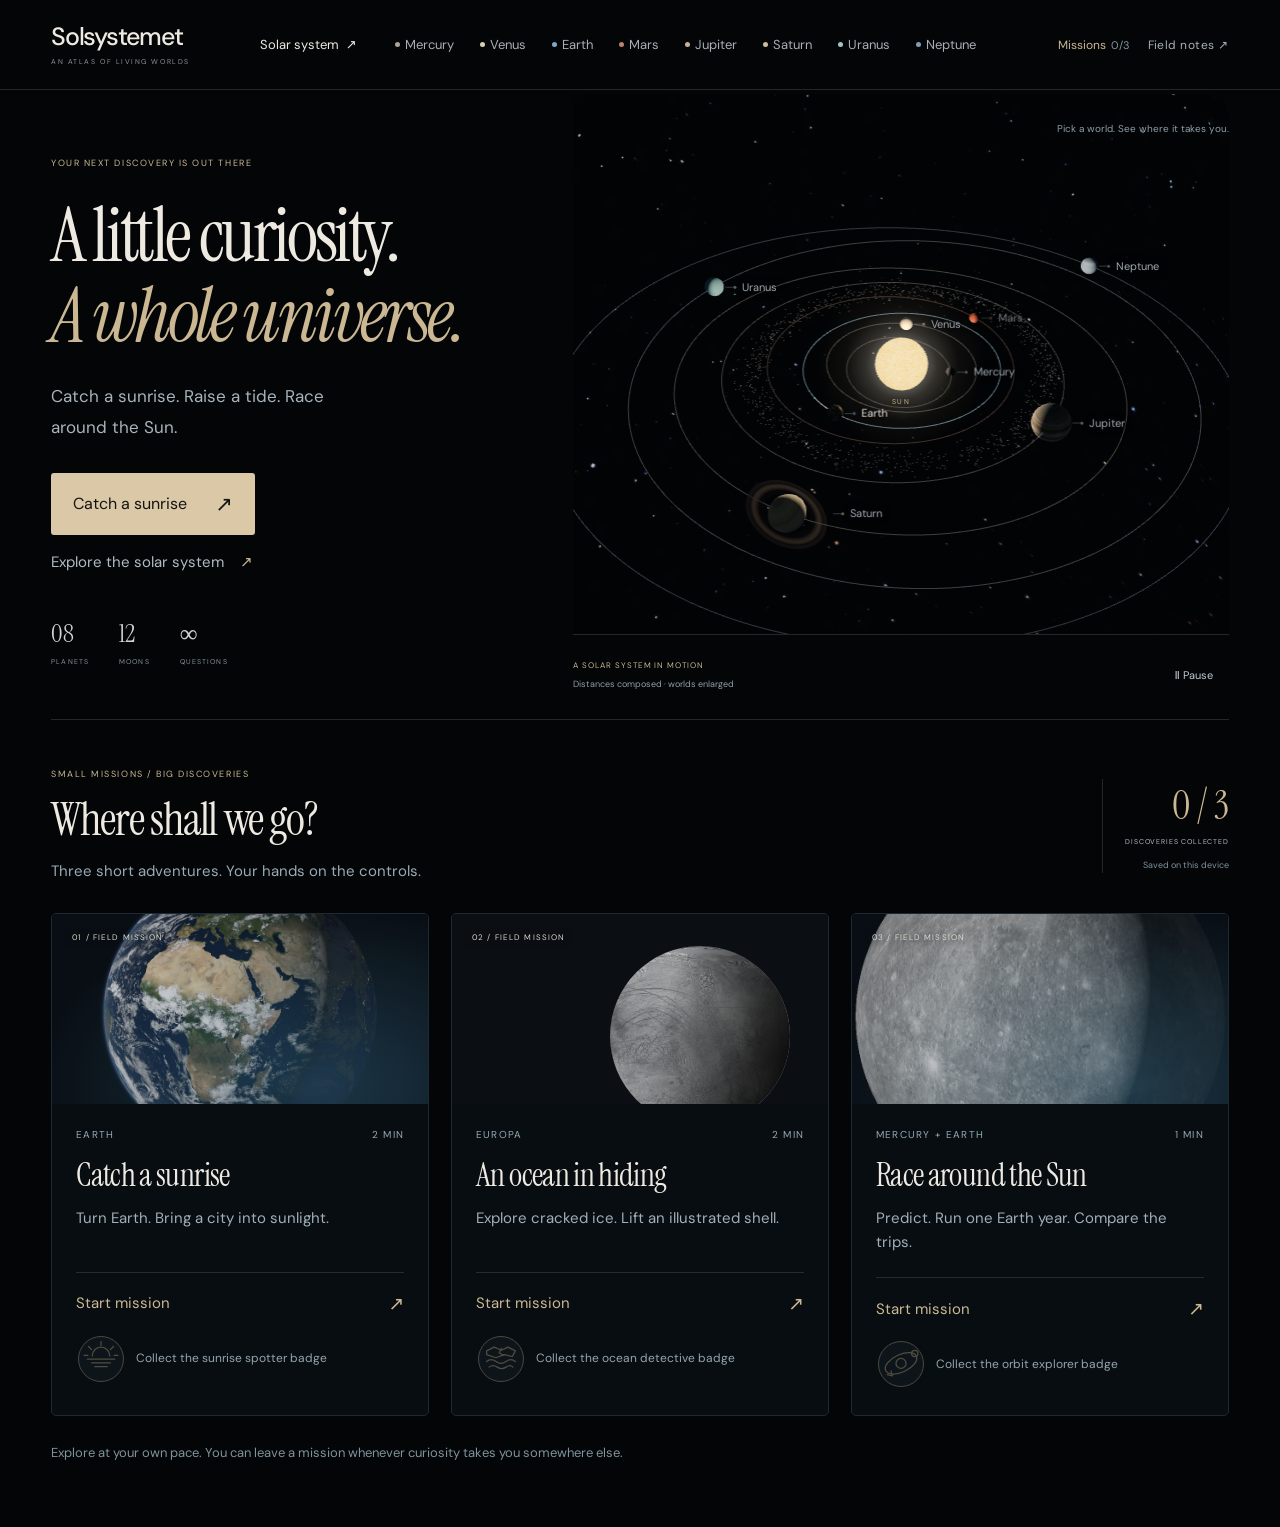
==== index.html @ aa68c580 "Publish city wheel, seven cities and quieter footer" ====
<!doctype html>
<html lang="en">
<head>
<meta charset="utf-8"><meta name="viewport" content="width=device-width,initial-scale=1,viewport-fit=cover">
<meta name="theme-color" content="#030507"><meta name="description" content="Solsystemet — Eight planets, twelve moons and the asteroid belt. An atlas to explore together.">
<meta name="apple-mobile-web-app-title" content="Solsystemet">
<link rel="apple-touch-icon" sizes="180x180" href="assets/icons/solsystemet-180-v1.png">
<link rel="icon" type="image/png" sizes="32x32" href="assets/icons/solsystemet-32-v1.png">
<title>Solsystemet — Living worlds</title><link rel="stylesheet" href="style.css?v=2b5e4bf4b624.9df63c26d4">
</head>
<body>
<div id="atlas" class="atlas" data-world="earth">
<header class="topbar">
<a class="brand" href="#explore" aria-label="Solsystemet — exploration home">Solsystemet<span>AN ATLAS OF LIVING WORLDS</span></a>
<nav class="world-nav" aria-label="Explore the solar system"><button data-view="orrery" class="orrery-link">Solar system <span>↗</span></button><div id="planetNav" class="planet-nav"></div></nav>
<div class="top-actions"><a id="missionsLink" href="#missions">Missions <span id="missionNavCount">0/3</span></a><button id="aboutButton" type="button" aria-expanded="false">Field notes ↗</button></div>
</header>
<section id="missionGuide" class="mission-guide" aria-label="Your guided mission" hidden></section>
<section role="main" id="homeView" class="home-view" aria-labelledby="homeTitle" hidden>
<div class="home-hero">
<div class="home-copy"><span class="eyebrow">YOUR NEXT DISCOVERY IS OUT THERE</span><h1 id="homeTitle" tabindex="-1">A little curiosity.<br><em>A whole universe.</em></h1><p>Catch a sunrise. Raise a tide. Race around the Sun.</p><button id="homeStartMission" class="explore-action" type="button">Catch a sunrise <span aria-hidden="true">↗</span></button><a class="mission-jump" href="#orrery">Explore the solar system <span aria-hidden="true">↗</span></a><div class="home-inventory"><span>08 <small>PLANETS</small></span><span>12 <small>MOONS</small></span><span>∞ <small>QUESTIONS</small></span></div></div>
<div class="home-window"><div id="homeStage"></div><div class="home-scene-caption"><span>A SOLAR SYSTEM IN MOTION <small>Distances composed · worlds enlarged</small></span><button id="homeMotion" type="button" aria-pressed="true">Ⅱ Pause</button></div><p class="home-scene-hint">Pick a world. See where it takes you.</p></div>
</div>
<section id="missions" class="mission-library" aria-labelledby="missionsTitle"><div class="mission-library-heading"><div><span class="eyebrow">SMALL MISSIONS / BIG DISCOVERIES</span><h2 id="missionsTitle" tabindex="-1">Where shall we go?</h2><p>Three short adventures. Your hands on the controls.</p></div><div class="discovery-passport"><span id="passportCount">0 / 3</span><span id="passportLabel">DISCOVERIES COLLECTED</span><small id="passportStorage">Saved on this device</small></div></div><div id="missionCards" class="mission-cards"></div><p class="mission-library-note">Explore at your own pace. You can leave a mission whenever curiosity takes you somewhere else.</p></section>
</section>
<main id="main" class="primary">
<section class="narrative" aria-label="Current discovery">
<div class="chapter-index"><span id="chapterNumber">01</span><span class="index-divider"></span><span id="chapterKind">OUR HOME</span></div>
<h1 id="worldTitle">Earth<span>.</span></h1>
<p id="worldLead" class="lead">A living planet, turning beneath the Sun.</p>
<p id="worldText" class="supporting">Oceans in deep blue. Weather moving over continents. A thin atmosphere between us and space.</p>
<nav id="familyNav" class="family-navigation" aria-label="Explore nearby moons" hidden></nav>
<div class="discovery-question"><span class="eyebrow">LOOK CLOSER</span><h2 id="experimentQuestion">Where does a new day begin?</h2><p id="experimentHint">Choose a city. Turn Earth and follow it into the light.</p></div>
<div class="primary-actions"><button id="playButton" class="play-action" aria-pressed="false"><span id="playIcon">▶</span><span id="playLabel">Follow one day</span></button><button id="resetButton" class="quiet-action">Reset ↺</button></div>
<div class="world-fact"><span id="factValue">12,742</span><span id="factUnit">KM / MEAN DIAMETER</span></div>
</section>
<section class="observation" aria-label="Interactive planet">
<div class="scene" id="scene">
<section id="cityExplorer" class="city-explorer" aria-label="Explore a city and its current weather" hidden></section>
<canvas id="universe" aria-label="Interactive Earth. Drag to turn the planet." tabindex="0"></canvas>
<button id="missionScenePlay" class="mission-scene-play" type="button" aria-pressed="true" hidden>Ⅱ Pause</button>
<figure id="europaCutaway" class="europa-cutaway" hidden aria-labelledby="europaCutawayCaption">
<svg viewBox="0 0 440 270" role="img" aria-labelledby="europaLayersTitle europaLayersDesc">
<title id="europaLayersTitle">An illustration of what may lie under Europa’s ice</title><desc id="europaLayersDesc">A cracked icy shell above a likely salty ocean, with rocky material deeper below. The layer depths are uncertain and are not shown to scale.</desc>
<defs><linearGradient id="europaWater" x2="0" y2="1"><stop stop-color="#246d90"/><stop offset="1" stop-color="#112a48"/></linearGradient><linearGradient id="europaRock" x2="0" y2="1"><stop stop-color="#5a554e"/><stop offset="1" stop-color="#25292c"/></linearGradient></defs>
<g class="europa-inside"><path d="M25 80Q220 108 415 80V187Q220 220 25 187Z" fill="url(#europaWater)"/><path d="M25 187Q220 220 415 187V245H25Z" fill="url(#europaRock)"/><path d="M45 129q35-12 70 0t70 0 70 0 70 0 70 0M45 157q35-12 70 0t70 0 70 0 70 0 70 0" fill="none" stroke="#82c8de" stroke-opacity=".24" stroke-width="2"/><text x="220" y="148" text-anchor="middle">Likely salty ocean</text><text x="220" y="232" text-anchor="middle">Rocky interior</text></g>
<g class="europa-ice-shell"><path d="M25 60Q220 15 415 60V93Q220 129 25 93Z" fill="#bacbcf"/><path d="M25 60Q220 15 415 60L380 77 330 64 285 84 225 65 172 83 118 65 71 80Z" fill="#e1e6dd"/><path d="M140 39l-13 17 29 12-18 19M295 42l17 16-12 14 13 21" fill="none" stroke="#816c54" stroke-width="3"/><text x="220" y="73" text-anchor="middle" fill="#21343c">Icy shell</text></g>
<g class="europa-unopened"><rect x="24" y="104" width="392" height="145" rx="5" fill="#091219"/><text x="220" y="172" text-anchor="middle">What could be underneath?</text><path d="M206 190l14 14 14-14" fill="none" stroke="#cbb792" stroke-width="2"/></g>
</svg>
<figcaption id="europaCutawayCaption">Scientific illustration · not to scale.<br>Ice and ocean depths are uncertain. <a href="https://science.nasa.gov/jupiter/moons/europa/" target="_blank" rel="noopener">NASA’s evidence ↗</a></figcaption>
</figure>
<img id="fallbackPlanet" class="fallback" src="assets/earth-still.jpg" alt="Earth illustration; interactive rendering is unavailable." hidden>
<div class="scene-topline"><span id="sceneCaption">EARTH / SUNLIT HEMISPHERE</span><button id="cinemaButton" aria-pressed="false">View only ⤢</button></div>
<div id="spinGuideNote" class="spin-guide-note" hidden><i></i> FOLLOW THE GOLD DOT <span>A DRAWN GUIDE, NOT A CLOUD</span></div>
<div id="axisGuide" class="axis-guide" hidden><span>N</span><i></i><span>S</span></div>
<div id="cityMarker" class="city-marker" hidden><i></i><span id="cityMarkerName">Abu Dhabi</span></div>
<div id="compareLabel" class="compare-label" hidden><i></i><span>EARTH’S WIDTH<small>1 : 11.2 · SAME SCALE AS JUPITER</small></span></div>
<div class="scene-bottomline"><span id="gestureText">DRAG TO TURN · ARROW KEYS TO EXPLORE</span><span id="assetStatus" role="status">Loading surface maps</span></div>
</div>
<aside class="instrument" aria-label="Scientific controls">
<div id="earthInstrument" class="instrument-body earth-controls">
<div class="control-group"><label for="citySelect">CHOOSE A CITY</label><div class="city-visit-controls"><select id="citySelect"><option value="abu-dhabi">Abu Dhabi</option><option value="stockholm">Stockholm</option><option value="tokyo">Tokyo</option><option value="new-york">New York</option><option value="quito">Quito</option></select><button id="cityVisit" class="city-visit" type="button">Visit</button></div></div>
<div class="reading"><span id="solarClock">09:30</span><small>LOCAL SOLAR TIME</small><strong id="dayStatus">Daylight</strong></div>
<div class="control-group rotation-control"><label for="earthRotation">MOVE TIME FORWARD →</label><input id="earthRotation" type="range" min="0" max="1000" value="300" aria-label="Rotate the Earth through one solar day"><div class="range-caption"><span>0h</span><span>12h</span><span>24h</span></div></div>
<div class="toggle-row"><label><input id="cloudToggle" type="checkbox" checked>CLOUDS</label><label><input id="lightsToggle" type="checkbox" checked>NIGHT LIGHTS</label></div>
</div>
<div id="jupiterInstrument" class="instrument-body jupiter-controls" hidden>
<div class="control-group"><label for="jupiterTime">CLOUD MOVEMENT <span id="jupiterReading">×1.0</span></label><input id="jupiterTime" type="range" min="0" max="100" value="0" aria-label="Speed up Jupiter’s illustrative atmospheric motion"><div class="range-caption"><span>GENTLE</span><span>FAST-FORWARD</span></div></div>
<button id="stormButton" class="outline-action" aria-pressed="false">Approach the Great Red Spot ↗</button><button id="earthCompare" class="outline-action" aria-pressed="false">Compare with Earth ○</button>
</div>
<div id="saturnInstrument" class="instrument-body saturn-controls" hidden>
<div class="control-group"><label for="saturnAngle">VIEW ABOVE THE RINGS <span id="saturnReading">24°</span></label><input id="saturnAngle" type="range" min="-70" max="70" value="24" aria-label="Move the camera above and below Saturn’s rings"><div class="range-caption"><span>BELOW</span><span>EDGE-ON</span><span>ABOVE</span></div></div>
<div class="view-presets"><button id="saturnTop">Above</button><button id="saturnEdge">Edge-on</button><button id="saturnBelow">Below</button></div><button id="particleButton" class="outline-action" aria-pressed="false">Follow two pieces of ice ↗</button>
</div>
<div id="otherInstrument" class="instrument-body other-controls" hidden>
<div id="venusControls" class="venus-controls" role="group" aria-label="Choose a view of Venus" hidden><span class="control-heading">LOOK AT VENUS</span><div class="venus-view-options"><button id="venusOrdinary" type="button" aria-pressed="true">Ordinary clouds</button><button id="venusClouds" type="button" aria-pressed="false">Cloud patterns</button><button id="venusSurface" type="button" aria-pressed="false">Radar surface</button></div><p id="venusViewDescription">Venus’s thick clouds hide its surface in ordinary light.</p><a id="venusRadarCredit" href="sources.html#venus-radar" target="_blank" rel="noopener" hidden>NASA/JPL radar image · source & reconstruction notes ↗</a></div>
<div id="titanControls" class="titan-controls" role="group" aria-label="Choose a view of Titan" hidden><span class="control-heading">LOOK AT TITAN</span><div class="titan-view-options"><button id="titanHaze" type="button" aria-pressed="true">Orange haze</button><button id="titanSurface" type="button" aria-pressed="false">Surface reconstruction</button></div><p id="titanViewDescription">Titan’s thick haze hides the ground. Switch views to discover the landscape beneath it.</p><button id="titanNorth" class="outline-action" type="button" hidden>Find the northern lakes ↗</button><p id="titanViewStatus" role="status"></p><a id="titanSourceCredit" href="sources.html#titan" target="_blank" rel="noopener">Image sources & reconstruction notes ↗</a></div>
<div class="control-group" id="phaseControl"><label for="sunAngle">MOVE THE LIGHT <span id="phaseReading">Gibbous</span></label><input id="sunAngle" type="range" min="0" max="160" value="54" aria-label="Change the direction of sunlight"><div class="range-caption"><span>FULL LIGHT</span><span>CRESCENT</span></div></div>
<div id="tiltControl" class="control-group" hidden><label for="axisTilt">TIP THE SPIN AXIS <span id="tiltReading">98°</span></label><input id="axisTilt" type="range" min="0" max="98" value="98" aria-label="Uranus axis tilt"><div class="range-caption"><span>UPRIGHT</span><span>URANUS · 98°</span></div></div>
<div id="spinControl" class="control-group" hidden><label for="uranusSpin">TURN ONCE <span id="spinReading">0°</span></label><input id="uranusSpin" type="range" min="0" max="360" value="0" aria-label="Turn Uranus through one rotation"><div class="range-caption"><span>START</span><span>ONE FULL TURN</span></div></div>
<button id="findOrbit" class="outline-action">Find its orbit ↗</button>
</div>

<p id="particleInsight" class="particle-insight" hidden>Inner ice completes an orbit sooner than outer ice. The two markers exaggerate the size of individual particles.</p>
</aside>
</section>
</main>
<section id="fieldStories" class="field-stories" aria-label="Small stories from a big solar system"><div class="story-intro"><span class="eyebrow">TAKE A THOUGHT HOME</span><h2 tabindex="-1">Imagine that.</h2></div><div id="storyGrid" class="story-grid"></div></section>
<section id="moonDiscoveries" class="moon-discoveries" aria-labelledby="moonDiscoveriesTitle" hidden><div class="moon-discoveries-heading"><div><h2 id="moonDiscoveriesTitle"></h2><p id="moonDiscoveriesIntro"></p></div><a id="featuredMoonSystem" href="#jupiter-moons">Explore their orbits ↗</a></div><div id="featuredMoonCards" class="moon-cards"></div></section>
<section role="main" id="beltView" class="belt-view" hidden aria-labelledby="beltTitle">
<nav class="neighbourhood-nav" aria-label="Around the asteroid belt"><a href="#orrery">← Whole solar system</a><a href="#mars">Mars ↗</a><a href="#jupiter">Jupiter ↗</a></nav>
<div class="belt-heading"><div><span class="eyebrow">BETWEEN MARS & JUPITER / SMALL WORLDS</span><h1 id="beltTitle">The asteroid belt<span>.</span></h1></div><div><p class="lead">Leftovers from the making of worlds.</p><p>Drift past vast, fractured rocks. Watch sunlight reveal their craters as each one slowly tumbles. Every so often, two meet — and a few new fragments drift away.</p></div></div>
<div id="beltStage" class="belt-stage">
<canvas id="beltCanvas" tabindex="0" aria-label="Fly through the asteroid belt. Move your pointer or drag to look around. Arrow keys look around; Space pauses the flight."></canvas>
<div class="scene-topline"><span>PASSAGE / THE MAIN BELT</span><button id="beltCinema" aria-pressed="false">View only ⤢</button></div>
<div class="belt-flight-caption"><button id="beltFlightState" aria-pressed="true">Ⅱ PAUSE FLIGHT</button><span>MOVE TO LOOK AROUND · SPACE TO PAUSE</span></div>
<div id="beltStatus" class="orrery-status" role="status">Preparing the journey…</div>
</div>
<div class="belt-console"><button id="beltPlay" class="play-action" aria-pressed="true">Ⅱ Pause flight</button><div class="control-group"><label for="beltSpeed">PACE OF YOUR JOURNEY <span id="beltSpeedLabel">Cruise</span></label><input id="beltSpeed" type="range" min="0.35" max="2.5" step="0.05" value="1" aria-label="Asteroid fly-through speed"><div class="range-caption"><span>DRIFT</span><span>FLY</span></div></div><button id="beltRestart" class="quiet-action">Start again ↺</button><button id="locateBelt" class="outline-action">Find the belt in the solar system ↗</button></div>
<p class="belt-scale-note">Rocks shown closer together. <strong>The real belt is mostly empty space.</strong> <a href="sources.html#asteroids" target="_blank" rel="noopener">Field notes ↗</a></p>
<section class="belt-stories" aria-label="Stories from the asteroid belt"><div class="story-intro"><h2>Space between<br> the stones.</h2><p>There is much more here than a collection of rocks.</p></div><div id="beltEntryStories" class="story-grid"></div></section>
</section>
<section role="main" id="orreryView" class="orrery-view" hidden aria-label="Interactive solar system orrery">
<div class="orrery-heading"><div><span class="eyebrow">THE SOLAR SYSTEM / IN MOTION</span><h1>One star. Many worlds.</h1></div><p>Every world keeps a different time.<br>Click a planet to visit its world.<br>Count its journeys in the chart below.</p></div>
<nav class="neighbourhood-nav" aria-label="Moons and small worlds"><a href="#earth-moons">Earth & the Moon ↗</a><a href="#jupiter-moons">Jupiter’s moons ↗</a><a href="#saturn-moons">Saturn’s moons ↗</a><a href="#belt">The asteroid belt ↗</a></nav>
<div id="orreryStage" class="orrery-stage">
<canvas id="orreryCanvas" tabindex="0" aria-label="Interactive solar system. Click a planet to visit it. Drag to orbit, scroll to zoom. Arrow keys turn the camera; plus and minus zoom."></canvas>
<div id="orbitLabels" class="orbit-labels"></div>
<div class="orbit-toolbar"><div class="segmented" aria-label="Orbital spacing"><button id="composedSpace" aria-pressed="true">Easy-to-see spacing</button><button id="trueSpace" aria-pressed="false">Real distances</button></div><div class="segmented camera-views" aria-label="Camera viewpoint"><button id="obliqueView" aria-pressed="true">Side view</button><button id="overheadView" aria-pressed="false">From above</button></div><label class="orbit-picker" for="orbitFocus"><span>CHOOSE A WORLD</span><select id="orbitFocus" aria-label="Highlight a planet orbit"></select></label><button id="innerSystem">Inner worlds</button><button id="beltButton" aria-pressed="false">Asteroid belt</button><button id="resetOrbit" title="Reset camera and time">Reset ↺</button></div>

<div class="orbit-key"><span id="scaleNote">COMPOSED DISTANCES · PLANETS ENLARGED</span><span>CLICK A PLANET TO VISIT · DRAG TO ORBIT</span></div>
<div id="orreryStatus" class="orrery-status" role="status">Preparing the solar system…</div>
</div>
<div class="orbit-selected"><span id="orbitKind" class="eyebrow">THIRD WORLD FROM THE SUN</span><h2 id="orbitName">Earth</h2><p id="orbitFact">One familiar journey.</p><button id="followOrbit" class="follow-orbit">Follow Earth ⊙</button><div class="orbit-entry-links"><a id="visitPlanet" href="#earth">View Earth <span>↗</span></a><a id="orbitMoons" href="#earth-moons">Earth & the Moon ↗</a></div></div>
<section id="beltDiscovery" class="belt-discovery" hidden><div><span class="eyebrow">BETWEEN MARS & JUPITER</span><h2>A lot more space than stone.</h2><p>Millions of rocky leftovers circle the Sun here. They are spread so far apart that spacecraft can cross the belt without weaving through a maze.</p></div><a class="outline-action belt-entry-link" href="#belt">Take a flight through the belt ↗</a></section>
<div class="orbit-console"><div class="time-actions"><button id="orbitPlay" class="play-action" aria-pressed="false">▶ Play time</button><button id="oneYear" class="year-action">Watch one Earth year ↗</button></div><div class="orbit-timeline"><label for="orbitDay"><span id="orbitTime">Day 0</span><span id="orbitYearLabel">ONE EARTH YEAR / 365.26 DAYS</span></label><input id="orbitDay" type="range" min="0" max="1000" step="1" value="0" aria-label="Scrub through one Earth year"><div class="range-caption"><span>BEGIN</span><span>½ YEAR</span><span>ONE YEAR</span></div></div><div class="orbit-speed"><label for="orbitSpeed">TIME PASSES AT</label><select id="orbitSpeed"><option value="2">2 days / second</option><option value="20" selected>20 days / second</option><option value="100">100 days / second</option></select></div></div>
<div id="yearInsight" class="year-insight" aria-live="polite"><span class="eyebrow">TRY THIS</span><p>Watch one Earth year. How many times will Mercury pass the starting line?</p></div>
<p class="trip-key">COUNT WHOLE TRIPS AROUND THE SUN <span>The circle fills as each world makes its next trip.</span></p>
<div class="orbit-scoreboard" id="orbitScoreboard" aria-label="Whole trips around the Sun, with progress through the next trip"></div>

</section>
<section role="main" id="moonSystemView" class="moon-system-view" hidden aria-label="Explore a planet and its moons">
<nav class="neighbourhood-nav" aria-label="Choose a moon system"><a href="#orrery">← Whole solar system</a><a id="moonParentLink" href="#earth">← View Earth</a><a href="#earth-moons">Earth & the Moon</a><a href="#jupiter-moons">Jupiter’s moons</a><a href="#saturn-moons">Saturn’s moons</a></nav>
<div class="orrery-heading"><div><span id="moonSystemEyebrow" class="eyebrow">WORLDS AROUND A WORLD</span><h1 id="moonSystemTitle">Jupiter’s moons.</h1></div><p id="moonSystemIntro">Choose a moon. Follow its journey.</p></div>
<nav id="earthExperiments" class="earth-experiments" aria-label="Earth and Moon experiments" hidden><a href="#earth-moons/moon" data-experiment="orbits">The same face</a><a href="#earth-moons/tides" data-experiment="tides">Ocean tides</a></nav>
<nav id="moonPageLinks" class="moon-page-links" aria-label="Visit a moon page"></nav>
<div id="moonStage" class="moon-stage"><canvas id="moonCanvas" tabindex="0" aria-label="Moon system. Click a world or its name to visit. Drag to orbit. Arrow keys turn the camera; plus and minus zoom."></canvas><svg id="moonFaceGuide" class="moon-face-guide" aria-hidden="true" focusable="false" hidden><g id="moonFacePointer"><circle id="moonFaceRing"/><path id="moonFaceArrow"/></g></svg><div id="moonLabels" class="orbit-labels"></div><div id="tideSunCue" class="tide-sun-cue" hidden aria-hidden="true"><i></i><span>TO THE SUN</span></div><div id="tideModelKey" class="tide-model-key" hidden>Ocean shape exaggerated<span>Pale edge: Earth’s surface</span><span id="tideDistanceKey" hidden>Closer Moon · stronger tides</span></div><div class="orbit-toolbar"><div class="segmented"><button id="moonPerspective" aria-pressed="true">Side view</button><button id="moonTop" aria-pressed="false">From above</button></div><label class="orbit-picker" for="moonFocus"><span>CHOOSE A WORLD</span><select id="moonFocus" aria-label="Highlight a moon orbit"></select></label><button id="tideInspect" type="button" aria-pressed="false" hidden>Inspect water</button><button id="moonReset">Reset ↺</button></div><div class="orbit-key"><span id="moonScaleKey">COMPOSED DISTANCES · MOONS ENLARGED</span><span id="moonGestureKey">CLICK A WORLD TO VISIT · DRAG TO ORBIT</span></div></div>
<div id="moonLoadNotice" class="moon-load-notice"><p id="moonStatus" role="status"></p><button id="moonRetry" type="button" hidden>Retry images</button></div>
<div id="moonConsole" class="moon-console"><button id="moonPlay" class="play-action" aria-pressed="false">▶ Play orbits</button><div><label for="moonDay"><span id="moonTime">Day 0</span><span id="moonTimeSpan">16 EARTH DAYS</span></label><input id="moonDay" type="range" min="0" max="1000" value="0" aria-label="Move time in the moon system"></div><p id="moonClockNote">One clock. Different journeys.</p><div id="moonCheckpoints" class="moon-checkpoints" hidden><div class="checkpoint-reading"><span>From Day 0</span><span id="moonTurnReading" aria-live="off">0 orbits · 0 turns</span></div><div class="checkpoint-buttons" role="group" aria-label="Orbit checkpoints measured from Day zero"><button type="button" data-moon-checkpoint="0.25" aria-label="Travel to one quarter of an orbit from Day zero">¼ orbit</button><button type="button" data-moon-checkpoint="0.5" aria-label="Travel to half an orbit from Day zero">½ orbit</button><button type="button" data-moon-checkpoint="1" aria-label="Travel to one orbit from Day zero">1 orbit</button></div><span id="moonCheckpointStatus" class="checkpoint-result" role="status">The pointer turns with the Moon.</span></div></div>
<div id="tideControls" class="tide-controls" hidden>
<div class="tide-control-top"><button id="tideSun" type="button" aria-pressed="true">Sun’s pull <span>On</span></button><div class="tide-reading"><span>DAILY CHANGE</span><div class="tide-meter" aria-hidden="true"><i id="tideMeter"></i></div><output id="tideStrength">—</output></div></div>
<div class="tide-presets" role="group" aria-label="Compare the Moon and Sun around Earth">
<button type="button" data-tide-angle="0" aria-label="Moon and Sun on the same side of Earth"><svg viewBox="0 0 68 30" aria-hidden="true"><path d="M9 17H51"/><circle class="diagram-sun" cx="9" cy="17" r="5"/><circle class="diagram-earth" cx="51" cy="17" r="4"/><circle class="diagram-moon" cx="33" cy="17" r="2.5"/></svg><span>Same side</span></button>
<button type="button" data-tide-angle="90" aria-label="Moon and Sun at a right angle around Earth"><svg viewBox="0 0 68 30" aria-hidden="true"><path d="M9 17H43V3"/><path class="diagram-angle" d="M37 17V11H43"/><circle class="diagram-sun" cx="9" cy="17" r="5"/><circle class="diagram-earth" cx="43" cy="17" r="4"/><circle class="diagram-moon" cx="43" cy="3" r="2.5"/></svg><span>Right angle</span></button>
<button type="button" data-tide-angle="180" aria-label="Moon and Sun on opposite sides of Earth"><svg viewBox="0 0 68 30" aria-hidden="true"><path d="M9 17H59"/><circle class="diagram-sun" cx="9" cy="17" r="5"/><circle class="diagram-earth" cx="36" cy="17" r="4"/><circle class="diagram-moon" cx="59" cy="17" r="2.5"/></svg><span>Opposite side</span></button>
</div>
<p id="tideFeedback" class="tide-feedback" role="status">Can you make a bigger tide?</p><div class="tide-loading"><span id="tideStatus" role="status"></span><button id="tideRetry" type="button" hidden>Retry water</button></div>
</div>
<section id="tideDiscovery" class="tide-discovery" hidden aria-labelledby="tideChallengeTitle" data-found="0">
<div><span class="eyebrow">TRY THIS</span><h2 id="tideChallengeTitle">Find both big tides.</h2><p id="tideChallengeStatus" role="status">Two Moon positions make the biggest change. Can you find them?</p></div>
<div class="tide-challenge-actions"><output id="tideChallengeCount" aria-label="Big tide positions found">0 / 2</output><button id="tideChallengeStart" type="button">Try it</button><button id="tideChallengeCheck" type="button" hidden>Check position</button></div>
</section>
<section id="tideShore" class="tide-shore-host" hidden aria-label="A day at an illustrated sandy beach"><p>As Earth turns, a coast moves through the tidal bulges. Sun–Moon alignment changes the size of its daily rise and fall.</p></section>
<div id="tideLearningNotice" class="tide-learning-notice" hidden><p id="tideLearningStatus" role="status"></p><button id="tideLearningRetry" type="button" hidden>Retry illustrations</button></div>
<details id="tideNotes" class="moon-observation-notes tide-illustrated-notes" hidden><summary>Why two bulges?<span class="tide-notes-invitation">Explore the illustrated guide</span></summary>
<div id="tideGuide" class="tide-field-guide"><figure class="tide-pull-figure">
<svg class="tide-plate" viewBox="0 0 480 270" role="img" aria-labelledby="tidePullTitle tidePullDesc">
<title id="tidePullTitle">One Moon, two ocean bulges</title><desc id="tidePullDesc">Earth's illustrated ocean stretches toward and away from the Moon on the right. All three gold arrows point toward the Moon: the far side is pulled least, Earth's middle more, and the near side most.</desc>
<defs><radialGradient id="pullWater"><stop offset=".45" stop-color="#12344a" stop-opacity=".1"/><stop offset=".83" stop-color="#317b99" stop-opacity=".45"/><stop offset="1" stop-color="#9ce6ef" stop-opacity=".7"/></radialGradient><radialGradient id="pullSun"><stop stop-color="#fff4c8"/><stop offset=".6" stop-color="#eed396"/><stop offset=".9" stop-color="#c98b40"/><stop offset="1" stop-color="#a85a22"/></radialGradient><radialGradient id="pullGlow"><stop stop-color="#f0ba69" stop-opacity=".26"/><stop offset="1" stop-color="#dca258" stop-opacity="0"/></radialGradient></defs>
<path class="tide-diagram-guide" d="M62 135H443"/>
<path d="M317.76,135.00 L317.66,138.59 L317.38,142.16 L316.91,145.71 L316.26,149.23 L315.43,152.71 L314.42,156.13 L313.23,159.49 L311.88,162.78 L310.38,165.99 L308.71,169.11 L306.90,172.13 L304.96,175.05 L302.88,177.86 L300.69,180.56 L298.38,183.14 L295.97,185.60 L293.47,187.93 L290.89,190.14 L288.23,192.22 L285.51,194.17 L282.74,195.99 L279.92,197.69 L277.07,199.27 L274.18,200.73 L271.27,202.07 L268.36,203.29 L265.43,204.41 L262.50,205.42 L259.58,206.34 L256.66,207.16 L253.76,207.89 L250.87,208.54 L248.00,209.11 L245.15,209.62 L242.32,210.05 L239.51,210.43 L236.72,210.75 L233.96,211.03 L231.21,211.26 L228.48,211.44 L225.76,211.59 L223.06,211.70 L220.37,211.78 L217.68,211.82 L215.00,211.84 L212.32,211.82 L209.63,211.78 L206.94,211.70 L204.24,211.59 L201.52,211.44 L198.79,211.26 L196.04,211.03 L193.28,210.75 L190.49,210.43 L187.68,210.05 L184.85,209.62 L182.00,209.11 L179.13,208.54 L176.24,207.89 L173.34,207.16 L170.42,206.34 L167.50,205.42 L164.57,204.41 L161.64,203.29 L158.73,202.07 L155.82,200.73 L152.93,199.27 L150.08,197.69 L147.26,195.99 L144.49,194.17 L141.77,192.22 L139.11,190.14 L136.53,187.93 L134.03,185.60 L131.62,183.14 L129.31,180.56 L127.12,177.86 L125.04,175.05 L123.10,172.13 L121.29,169.11 L119.62,165.99 L118.12,162.78 L116.77,159.49 L115.58,156.13 L114.57,152.71 L113.74,149.23 L113.09,145.71 L112.62,142.16 L112.34,138.59 L112.24,135.00 L112.34,131.41 L112.62,127.84 L113.09,124.29 L113.74,120.77 L114.57,117.29 L115.58,113.87 L116.77,110.51 L118.12,107.22 L119.62,104.01 L121.29,100.89 L123.10,97.87 L125.04,94.95 L127.12,92.14 L129.31,89.44 L131.62,86.86 L134.03,84.40 L136.53,82.07 L139.11,79.86 L141.77,77.78 L144.49,75.83 L147.26,74.01 L150.08,72.31 L152.93,70.73 L155.82,69.27 L158.73,67.93 L161.64,66.71 L164.57,65.59 L167.50,64.58 L170.42,63.66 L173.34,62.84 L176.24,62.11 L179.13,61.46 L182.00,60.89 L184.85,60.38 L187.68,59.95 L190.49,59.57 L193.28,59.25 L196.04,58.97 L198.79,58.74 L201.52,58.56 L204.24,58.41 L206.94,58.30 L209.63,58.22 L212.32,58.18 L215.00,58.16 L217.68,58.18 L220.37,58.22 L223.06,58.30 L225.76,58.41 L228.48,58.56 L231.21,58.74 L233.96,58.97 L236.72,59.25 L239.51,59.57 L242.32,59.95 L245.15,60.38 L248.00,60.89 L250.87,61.46 L253.76,62.11 L256.66,62.84 L259.58,63.66 L262.50,64.58 L265.43,65.59 L268.36,66.71 L271.27,67.93 L274.18,69.27 L277.07,70.73 L279.92,72.31 L282.74,74.01 L285.51,75.83 L288.23,77.78 L290.89,79.86 L293.47,82.07 L295.97,84.40 L298.38,86.86 L300.69,89.44 L302.88,92.14 L304.96,94.95 L306.90,97.87 L308.71,100.89 L310.38,104.01 L311.88,107.22 L313.23,110.51 L314.42,113.87 L315.43,117.29 L316.26,120.77 L316.91,124.29 L317.38,127.84 L317.66,131.41 L317.76,135.00 Z" fill="url(#pullWater)" stroke="#8fd5e2" stroke-opacity=".7" stroke-width="1"/><circle cx="215" cy="135" r="72" fill="#163340"/><image href="assets/tides/earth.webp" x="135.08" y="55.08" width="159.84" height="159.84"/><circle cx="436" cy="135" r="21" fill="#aaa9a0"/><image href="assets/tides/moon.webp" x="412.69" y="111.69" width="46.62" height="46.62"/>
<g class="tide-gravity-shadow"><path d="M145 135h18m-6-5 6 5-6 5 M215 135h29m-6-5 6 5-6 5 M285 135h44m-6-5 6 5-6 5"/></g>
<g class="tide-gravity-arrow"><path d="M145 135h18m-6-5 6 5-6 5 M215 135h29m-6-5 6 5-6 5 M285 135h44m-6-5 6 5-6 5"/></g>
<path class="tide-diagram-callout" d="M145 122V65H121 M285 122V65H308 M215 155V217"/>
<g class="tide-diagram-label"><text x="120" y="47">Less pull</text><text x="310" y="47">More pull</text><text x="215" y="244">Earth moves too</text><text x="436" y="185">Moon</text></g>
</svg>
<figcaption><span class="eyebrow">01 / THE MOON’S PULL</span><h3>One Moon.<br> Two bulges.</h3><p>The Moon pulls on the whole Earth. More on the near side, less on the far side. That difference stretches the ocean both ways.</p><span class="tide-arrow-key"><i aria-hidden="true">→</i> Longer arrow, stronger pull.</span></figcaption>
</figure><p>In a line, the Sun and Moon’s tidal effects add together: a spring tide. At a right angle, the change is smaller: a neap tide. Water height is exaggerated.</p><a href="sources.html#tides" target="_blank" rel="noopener">Sources &amp; model ↗</a></div></details>
<div id="moonSelection" class="moon-selection"><div><span id="moonSelectedKind" class="eyebrow"></span><h2 id="moonSelectedName"></h2></div><p id="moonSelectedStory"></p><a id="visitMoon" href="#moon">Visit the Moon ↗</a></div>
<div id="moonCards" class="moon-cards"></div>
<details id="moonObservationNotes" class="moon-observation-notes" hidden><summary>About the gold pointer & this model</summary><p>The gold pointer is a drawn guide. The Moon turns once per orbit, keeping that side toward Earth. The guide hides when blocked or seen end-on.</p><p>Body sizes are proportional; distance is shortened. Earth’s daily spin is omitted. Sunlight is illustrative, not today’s sky or a phase calendar. <a href="sources.html#earth-moon-lighting" target="_blank" rel="noopener">Sources & model notes ↗</a></p></details>

</section>
<footer class="bottom-dock"><span>CONTINUE EXPLORING</span><div id="worldCards" class="world-cards" role="group" aria-label="Go to another world"></div></footer><nav class="small-worlds-nav" aria-label="Explore moons and asteroids"><a href="#moon">The Moon ↗</a><a href="#jupiter-moons">Jupiter’s moons ↗</a><a href="#saturn-moons">Saturn’s moons ↗</a><a href="#belt">Asteroid belt ↗</a></nav><footer class="exhibit-footer"><a href="sources.html" target="_blank" rel="noopener">Sources &amp; image credits ↗</a><a href="sources.html#city-services" target="_blank" rel="noopener">Services &amp; privacy ↗</a><details><summary>About the models</summary><div class="exhibit-model-notes"><p id="modelNote" class="model-note">NASA BLUE MARBLE · CLOUD MOVEMENT IS ILLUSTRATIVE</p><h3>Solar system</h3><p class="orbit-model-note">A working model, not today’s sky. Elliptical paths and relative orbital periods follow NASA/JPL data. Planet and Sun sizes are enlarged independently; “Real distances” puts the orbital distances on one scale. <a href="sources.html#orrery" target="_blank">How the model works ↗</a></p><h3>Moon orbits</h3><p class="orbit-model-note">A model to explore, not today’s sky. Moon orbits are circular approximations with measured orbital periods. Distances are composed; moon sizes are enlarged. All moon paths use the parent’s equatorial plane except Earth’s Moon and tilted Iapetus. <a href="sources.html#moons" target="_blank">Image credits & model notes ↗</a></p><h3>Tides &amp; asteroids</h3><p>The beach shows two highs in an ideal tide day of about 24 h 50 min. Real coasts have different timings and heights. <a href="sources.html#tides" target="_blank" rel="noopener">Tide model ↗</a></p><p>The asteroid flight is an imagined close-up journey with the rocks brought closer together. <a href="sources.html#asteroids" target="_blank" rel="noopener">Asteroid model ↗</a></p><h3>City views</h3><p>Satellite imagery is not live. Weather uses the actual local time, separate from Earth’s model clock. Current conditions come from a weather model.</p></div></details></footer>
<dialog id="aboutPanel" aria-labelledby="aboutTitle"><button id="closeAbout" aria-label="Close field notes">×</button><span class="eyebrow">SOLSYSTEMET / FIELD NOTES</span><h2 id="aboutTitle">Light makes a world.</h2>
<p>Explore eight planets and twelve moons with sunlight, surface detail and changing perspective. The imagery comes from observations; the movement and lighting are an interactive reconstruction.</p>
<h3>Earth</h3><p>NASA’s Blue Marble July 2004 surface composite, with a separate cloud layer and city lights. The cloud layer moves independently and casts shadows. Local solar time follows longitude and the same Sun direction used by the renderer; it is not civil clock time. The model has no seasons.</p>
<h3>Jupiter & Saturn</h3><p>Jupiter uses spacecraft imagery. Cloud drift is illustrative, not a measured wind simulation. Saturn uses a mapped, gently banded atmosphere and a separate ring plane, with both ring-on-planet and planet-on-ring shadows. Each world is framed separately, not at a common scale.</p>
<h3>The orrery</h3><p>One clock drives all eight elliptical orbits, using fixed J2000 NASA/JPL elements and orbital periods. Starting positions are illustrative, not the current sky. Easy-to-see spacing spreads the planets for clarity. Real distances uses the same distance scale for every orbit; bodies remain enlarged as navigational markers. The one-year experiment stops automatically after one Earth orbit.</p><h3>Moons & small worlds</h3><p>Visit Earth’s Moon, the four Galilean moons of Jupiter and seven major moons of Saturn. Their orbit views use measured periods, circular paths and enlarged bodies. The asteroid belt has an imagined fly-through with generated rock shapes and compressed spacing. Its orrery view uses a small illustrative sample; individual rocks are exaggerated so you can see the band. Uranus’s gold dot and lines are drawn teaching guides, not atmospheric features.</p><h3>The sky beyond</h3><p>The pale band behind the worlds is the Milky Way, our home galaxy. NASA’s catalogue-based star map gives it real stars and dark dust lanes. We brighten the sky so you can see it beside the sunlit planets. <a href="sources.html#sky" target="_blank" rel="noopener">Sky credits & notes ↗</a></p><h3>Image sources</h3><p><a href="https://science.nasa.gov/earth/earth-observatory/blue-marble-next-generation/base-topography/" target="_blank" rel="noopener">NASA Blue Marble</a> · <a href="https://ssi.solarsystemscope.com/textures/" target="_blank" rel="noopener">Solar System Scope / CC BY 4.0</a> · <a href="sources.html" target="_blank">Full imagery credits & rendering notes</a></p>
<h3>Motion & performance</h3><p>Each world starts rotating when you arrive. Pause stops rotation and cloud drift. Orbital scenes and asteroid flight also start moving on arrival. Drag or use arrow keys over the scene to inspect a world. Reduced motion is respected. If the graphics engine is unavailable, a still illustration is shown and simulation controls are disabled.</p><label class="pref"><input id="lowPower" type="checkbox"> Energy-saving planet display</label>
</dialog>
<div id="routeAnnouncement" class="sr-only" role="status"></div>
<div id="missionAnnouncement" class="sr-only" role="status"></div>
<div id="toast" class="toast" role="status"></div>
</div><script type="module" src="app.js?v=2b5e4bf4b624.9df63c26d4"></script>
</body></html>
---- style.css ----
/* Local originals from Google Fonts; SIL OFL 1.1 notices in assets/fonts/. */
/* latin-ext */
@font-face {
  font-family: 'DM Sans';
  font-style: normal;
  font-weight: 400 600;
  font-display: swap;
  src: url(assets/fonts/dm-sans-normal-latin-ext.woff2) format('woff2');
  unicode-range: U+0100-02BA, U+02BD-02C5, U+02C7-02CC, U+02CE-02D7, U+02DD-02FF, U+0304, U+0308, U+0329, U+1D00-1DBF, U+1E00-1E9F, U+1EF2-1EFF, U+2020, U+20A0-20AB, U+20AD-20C4, U+2113, U+2C60-2C7F, U+A720-A7FF;
}
/* latin */
@font-face {
  font-family: 'DM Sans';
  font-style: normal;
  font-weight: 400 600;
  font-display: swap;
  src: url(assets/fonts/dm-sans-normal-latin.woff2) format('woff2');
  unicode-range: U+0000-00FF, U+0131, U+0152-0153, U+02BB-02BC, U+02C6, U+02DA, U+02DC, U+0304, U+0308, U+0329, U+2000-206F, U+20AC, U+2122, U+2191, U+2193, U+2212, U+2215, U+FEFF, U+FFFD;
}
/* latin-ext */
@font-face {
  font-family: 'Instrument Serif';
  font-style: italic;
  font-weight: 400;
  font-display: swap;
  src: url(assets/fonts/instrument-serif-italic-latin-ext.woff2) format('woff2');
  unicode-range: U+0100-02BA, U+02BD-02C5, U+02C7-02CC, U+02CE-02D7, U+02DD-02FF, U+0304, U+0308, U+0329, U+1D00-1DBF, U+1E00-1E9F, U+1EF2-1EFF, U+2020, U+20A0-20AB, U+20AD-20C4, U+2113, U+2C60-2C7F, U+A720-A7FF;
}
/* latin */
@font-face {
  font-family: 'Instrument Serif';
  font-style: italic;
  font-weight: 400;
  font-display: swap;
  src: url(assets/fonts/instrument-serif-italic-latin.woff2) format('woff2');
  unicode-range: U+0000-00FF, U+0131, U+0152-0153, U+02BB-02BC, U+02C6, U+02DA, U+02DC, U+0304, U+0308, U+0329, U+2000-206F, U+20AC, U+2122, U+2191, U+2193, U+2212, U+2215, U+FEFF, U+FFFD;
}
/* latin-ext */
@font-face {
  font-family: 'Instrument Serif';
  font-style: normal;
  font-weight: 400;
  font-display: swap;
  src: url(assets/fonts/instrument-serif-normal-latin-ext.woff2) format('woff2');
  unicode-range: U+0100-02BA, U+02BD-02C5, U+02C7-02CC, U+02CE-02D7, U+02DD-02FF, U+0304, U+0308, U+0329, U+1D00-1DBF, U+1E00-1E9F, U+1EF2-1EFF, U+2020, U+20A0-20AB, U+20AD-20C4, U+2113, U+2C60-2C7F, U+A720-A7FF;
}
/* latin */
@font-face {
  font-family: 'Instrument Serif';
  font-style: normal;
  font-weight: 400;
  font-display: swap;
  src: url(assets/fonts/instrument-serif-normal-latin.woff2) format('woff2');
  unicode-range: U+0000-00FF, U+0131, U+0152-0153, U+02BB-02BC, U+02C6, U+02DA, U+02DC, U+0304, U+0308, U+0329, U+2000-206F, U+20AC, U+2122, U+2191, U+2193, U+2212, U+2215, U+FEFF, U+FFFD;
}
:root{color-scheme:dark;--ink:#030507;--white:#eeeae2;--muted:#939ba2;--line:#ffffff22;--gold:#cbb792}*{box-sizing:border-box}body{margin:0;background:var(--ink);color:var(--white);font-family:'DM Sans',Arial,'DejaVu Sans',sans-serif}button,select,input{font:inherit}button,a,input,select{-webkit-tap-highlight-color:transparent}button{cursor:pointer;color:inherit}button:disabled,input:disabled{cursor:default;opacity:.45}button:focus-visible,a:focus-visible,select:focus-visible,input:focus-visible,canvas:focus-visible{outline:1px solid var(--gold);outline-offset:5px}button{border:0;background:none}a{color:inherit}.atlas{max-width:2100px;margin:auto}.topbar{height:90px;display:flex;align-items:center;justify-content:space-between;padding:0 4%;border-bottom:1px solid var(--line);gap:24px}.brand{text-decoration:none;font-size:25px;letter-spacing:-.05em;font-weight:500;line-height:1}.brand span{display:block;font-size:7px;color:#8d969c;letter-spacing:.22em;margin-top:9px;font-weight:400}.world-nav{display:flex;gap:7px}.world-nav button{display:flex;align-items:center;gap:9px;padding:12px 16px;font-size:12px;border:1px solid transparent;border-radius:25px;color:#a9afb4}.world-nav button.is-active{border-color:#ffffff30;color:var(--white);background:#ffffff06}.world-nav i{width:8px;height:8px;border-radius:50%;display:inline-block;background:#7098b1}.world-nav .jupiter-point{background:#bda58b}.world-nav .saturn-point{background:#c9bb99}.top-actions{display:flex;gap:22px}.top-actions button{padding:8px 0;font-size:10px;color:#a8b0b4;letter-spacing:.04em}.primary{display:grid;grid-template-columns:clamp(235px,27%,345px) minmax(0,1fr);gap:4%;padding:34px 4% 26px;min-height:calc(100dvh - 204px)}.narrative{padding:32px 0 10px;align-self:center}.chapter-index,.eyebrow{font-size:9px;color:var(--gold);letter-spacing:.17em;display:flex;align-items:center;gap:14px}.index-divider{width:25px;height:1px;background:var(--gold)}h1{font-family:'Instrument Serif',Georgia,serif;font-weight:400;font-size:clamp(84px,9vw,138px);letter-spacing:-.045em;line-height:1;margin:27px 0 21px}h1 span{color:var(--gold)}.lead{font-size:18px;line-height:1.45;max-width:310px;margin:0 0 18px}.supporting{font-size:12px;color:#a4acb2;line-height:1.8;max-width:300px;margin:0}.discovery-question{margin-top:37px;padding-top:27px;border-top:1px solid var(--line)}.discovery-question h2{font:400 28px/1.14 'Instrument Serif',Georgia,serif;margin:13px 0}.discovery-question p{font-size:12px;line-height:1.6;color:#a4acb2;margin:0;max-width:290px}.primary-actions{display:flex;gap:19px;align-items:center;margin-top:23px}.play-action{border:1px solid #ece6db88;border-radius:26px;display:flex;gap:13px;align-items:center;padding:13px 18px;font-size:11px}.play-action:hover{background:#ffffff0d}.play-action>span:first-child{font-size:10px}.quiet-action{font-size:10px;color:#b5bdc2;padding:12px 0}.world-fact{border-left:1px solid #a699833d;padding-left:13px;margin-top:33px;display:flex;flex-direction:column;gap:4px}.world-fact>span:first-child{font-size:20px;letter-spacing:-.04em}.world-fact>span:last-child{font-size:7px;letter-spacing:.15em;color:#818c93}.observation{min-width:0;display:flex;flex-direction:column;justify-content:center}.scene{position:relative;min-width:0;height:clamp(470px,59vh,690px);background:#030507;isolation:isolate}.scene canvas{display:block;width:100%;height:100%;touch-action:none;cursor:grab}.scene canvas:active{cursor:grabbing}.scene-topline,.scene-bottomline{position:absolute;left:0;right:0;display:flex;justify-content:space-between;align-items:center;gap:12px;color:#7e898f;font-size:8px;letter-spacing:.11em;pointer-events:none}.scene-topline{top:0}.scene-topline button{pointer-events:auto;padding:9px 0 9px 15px;color:#a4acb0;font-size:10px;letter-spacing:0}.scene-bottomline{bottom:11px;font-size:7px;letter-spacing:.09em}#assetStatus{color:#78938c;font-size:7px}.instrument{padding-top:20px;border-top:1px solid var(--line);margin-top:2px}.instrument-body{display:grid;gap:23px;align-items:center;min-height:90px}.instrument-body[hidden],[hidden]{display:none!important}.earth-controls{grid-template-columns:1.05fr .7fr 1.2fr .7fr}.jupiter-controls{grid-template-columns:1.1fr 1fr 1fr}.saturn-controls{grid-template-columns:1.2fr .8fr 1fr}.control-group{min-width:0}.control-group>label{font-size:8px;letter-spacing:.09em;color:#aab1b3;display:flex;justify-content:space-between;gap:6px;white-space:nowrap}.control-group label>span{color:var(--white)}select{width:100%;background:#090d10;border:1px solid #ffffff23;border-radius:2px;color:#e7e6e2;padding:10px 8px;font-size:11px;margin-top:11px}.reading>span{display:block;font-size:27px;letter-spacing:-.06em;font-variant-numeric:tabular-nums}.reading small{display:block;font-size:6px;letter-spacing:.07em;color:#879398;margin-top:3px;white-space:nowrap}.reading strong{display:block;font-size:8px;font-weight:400;color:var(--gold);margin-top:5px}.toggle-row{display:flex;flex-direction:column;gap:13px}.toggle-row label{font-size:7px;letter-spacing:.06em;display:flex;align-items:center;gap:5px;white-space:nowrap;color:#adb5ba}.toggle-row input{accent-color:#bcb39e;width:11px;height:11px;margin:0}input[type=range]{appearance:none;width:100%;height:2px;background:#626666;margin:24px 0 0;cursor:ew-resize}input[type=range]::-webkit-slider-thumb{appearance:none;width:12px;height:12px;border-radius:50%;background:#ece6dc;border:2px solid #313b41}.range-caption{display:flex;justify-content:space-between;font-size:7px;color:#69787f;margin-top:8px}.outline-action{padding:12px 10px;border:1px solid #ffffff30;border-radius:2px;font-size:10px;line-height:1.5;text-align:left;min-height:46px;color:#cdd1d1}.outline-action[aria-pressed=true]{border-color:var(--gold);color:#eee6d7}.view-presets{display:flex;gap:4px}.view-presets button{padding:10px 5px;border:1px solid #ffffff20;font-size:9px;flex:1}.view-presets button.is-active{color:var(--gold);border-color:#cbb79266}.model-note{font-size:6px;color:#66747b;letter-spacing:.12em;margin:15px 0 0}.particle-insight{font-size:10px;line-height:1.5;color:#b7c1c7}.bottom-dock{margin:0 4%;padding:20px 0 24px;border-top:1px solid var(--line);display:flex;gap:5%;align-items:center}.bottom-dock>span{font-size:7px;letter-spacing:.15em;color:#79868e;white-space:nowrap}.world-cards{display:grid;grid-template-columns:repeat(3,1fr);width:100%;gap:4%}.world-cards button{display:grid;grid-template-columns:20px 1fr;gap:3px 10px;text-align:left;padding:9px 0;color:#818c92}.world-cards small{font-size:8px;grid-row:1/3;margin-top:7px}.world-cards strong{font:24px 'Instrument Serif',Georgia,serif;font-weight:400;color:#adb3b5}.world-cards button>span{font-size:8px}.world-cards .is-current strong,.world-cards button:hover strong{color:#eee8dc}.world-cards .is-current small{color:var(--gold)}.city-marker{position:absolute;pointer-events:none;font-size:8px;transform:translate(-5px,-5px);color:#ecebe2;white-space:nowrap;filter:drop-shadow(0 1px 3px #000)}.city-marker i{display:inline-block;vertical-align:middle;width:5px;height:5px;border:1px solid #ecebe2;border-radius:50%;margin-right:5px}.compare-label{position:absolute;font-size:7px;letter-spacing:.08em;bottom:15%;left:6%;color:#aab5ba}.fallback{position:absolute;inset:7% 10%;width:80%;height:86%;object-fit:contain}dialog{background:#0c1116;color:#e7e6e2;border:1px solid #ffffff30;max-width:650px;width:90%;max-height:85dvh;padding:42px}dialog::backdrop{background:#000c}dialog h2{font:44px 'Instrument Serif',Georgia,serif;margin:24px 0}dialog h3{font-size:12px;margin:25px 0 7px}dialog p{font-size:12px;line-height:1.8;color:#aab6bd}dialog a{color:var(--gold)}#closeAbout{position:absolute;right:15px;top:12px;font-size:25px}.pref{font-size:11px}.toast{position:fixed;z-index:15;bottom:25px;left:50%;transform:translateX(-50%);max-width:90%;padding:12px 16px;border:1px solid #ffffff40;border-radius:3px;background:#111a21;color:#c9d0d4;font-size:11px;opacity:0;pointer-events:none;transition:opacity .2s}.toast.show{opacity:1}.cinema .scene{position:fixed;inset:0;z-index:10;height:100dvh;background:var(--ink)}.cinema .scene-topline{left:4%;right:4%;top:25px}.cinema .scene-bottomline{left:4%;right:4%;bottom:25px}.cinema .city-marker{display:none}.no-webgl #universe{visibility:hidden}
@media(min-width:1500px){.primary{gap:6%;padding-top:35px}.scene{height:66vh;max-height:780px}.narrative .supporting{font-size:14px}.control-group>label{font-size:9px}.model-note{font-size:8px}}
@media(max-width:1100px){.primary{grid-template-columns:245px minmax(0,1fr);gap:3%;padding:22px 3%}.topbar{padding:0 3%;height:80px}.top-actions{gap:14px}.brand{font-size:24px}.scene{height:480px}.earth-controls{gap:14px;grid-template-columns:1fr .7fr 1.1fr}.toggle-row{grid-column:1/-1;flex-direction:row;justify-content:flex-end}.instrument-body{gap:14px}.control-group>label{font-size:7px}.top-actions button{font-size:9px}.jupiter-controls,.saturn-controls{grid-template-columns:1fr 1fr}.jupiter-controls .control-group,.saturn-controls .control-group{grid-column:1/-1}.world-fact{margin-top:28px}h1{font-size:94px}.lead{font-size:17px}}
@media(max-width:760px){.topbar{height:auto;min-height:112px;flex-wrap:wrap;gap:10px;padding:19px 22px 12px}.brand{font-size:25px}.brand span{font-size:6px}.top-actions{margin-left:auto}.world-nav{order:3;width:100%;justify-content:center;gap:18px}.world-nav button{padding:8px 14px}.primary{display:flex;flex-direction:column;padding:22px 22px 28px;gap:0}.narrative{width:100%;max-width:none;padding:10px 0;display:grid;grid-template-columns:1fr 1fr;column-gap:25px;align-items:start}.chapter-index{grid-column:1/-1;font-size:8px}h1{font-size:80px;margin:14px 0 10px;grid-column:1;grid-row:2/4}.lead{grid-column:2;grid-row:2;font-size:14px;margin:20px 0 6px}.supporting{grid-column:2;grid-row:3;font-size:10px;line-height:1.6}.discovery-question{grid-column:1/-1;margin-top:16px;padding-top:17px;display:none}.primary-actions{grid-column:1;margin:7px 0 0;gap:14px}.play-action{font-size:10px;padding:11px 13px;gap:8px}.world-fact{grid-column:2;grid-row:4;margin:7px 0 0}.world-fact>span:first-child{font-size:17px}.scene{height:450px;margin-top:20px}.scene-topline{font-size:7px}.scene-bottomline{font-size:6px}.instrument{padding-top:16px}.earth-controls{grid-template-columns:1fr .65fr 1.15fr;gap:15px}.bottom-dock{margin:0 22px;display:block;padding-top:16px}.bottom-dock>span{display:none}.world-cards{gap:12px}.world-cards button{grid-template-columns:1fr;gap:6px}.world-cards small{grid-row:auto;margin:0}.world-cards strong{font-size:24px}.world-cards button>span{font-size:7px}.top-actions #motionToggle{font-size:9px}.control-group label{font-size:7px}.reading>span{font-size:24px}.model-note{font-size:6px}.city-marker{font-size:7px}}
@media(max-width:420px){.topbar{padding-left:18px;padding-right:18px}.primary{padding-left:18px;padding-right:18px}.narrative{gap:0 18px}.narrative h1{font-size:69px}.lead{font-size:12px;margin-top:16px}.supporting{font-size:9px}.scene{height:360px}.scene-bottomline>span:first-child{max-width:180px;line-height:1.5}.earth-controls{gap:10px}.reading>span{font-size:22px}.control-group>label{font-size:6px}.scene-topline{font-size:6px}.top-actions{gap:10px}.brand{font-size:23px}.quiet-action{font-size:9px}.play-action{padding:10px;font-size:9px}.model-note{line-height:1.6}select{font-size:10px;padding-left:4px}}
@media(prefers-reduced-motion:reduce){*{scroll-behavior:auto!important;transition:none!important}}
/* Keep secondary information readable at normal viewing distances. */
.scene-topline{font-size:9px}.scene-bottomline{font-size:8px}.control-group>label{font-size:9px;white-space:normal;line-height:1.5}.range-caption{font-size:8px}.model-note{font-size:8px;line-height:1.5}.toggle-row label{font-size:9px}.reading small{font-size:8px}.reading strong{font-size:9px}.outline-action{font-size:11px}.bottom-dock>span{font-size:9px}.world-cards button>span{font-size:9px}
@media(max-width:1100px){.control-group>label{font-size:8px}.model-note{font-size:7px}.toggle-row label{font-size:8px}}
@media(max-width:600px){.scene-topline{font-size:7px}.scene-bottomline{font-size:7px}.control-group>label{font-size:8px;min-height:24px}.reading small{font-size:7px}.model-note{font-size:7px}.outline-action{font-size:10px}.world-cards button>span{font-size:8px}.toggle-row input{width:14px;height:14px}}
/* Eight worlds: a quiet, continuous navigation rail. */
.topbar{gap:20px}.brand{flex-shrink:0}.world-nav{align-items:center;gap:12px;min-width:0}.planet-nav{display:flex;gap:0}.world-nav button{font-size:10px;padding:10px 9px;gap:5px;white-space:nowrap}.world-nav i{width:5px;height:5px}.world-nav .orrery-link{border-radius:0;padding-left:0;color:#eeeae2;gap:7px}.orrery-link[aria-pressed=true]{color:var(--gold);border-bottom-color:var(--gold)}.top-actions{gap:18px;flex-shrink:0}.top-actions button{font-size:9px}.world-cards{grid-template-columns:repeat(8,1fr);gap:2%}.world-cards button{grid-template-columns:1fr;gap:4px}.world-cards small{grid-row:auto;margin:0}.world-cards strong{font-size:22px}.supporting{font-size:13px}.other-controls{grid-template-columns:1.1fr 1fr}.compare-label{left:0;bottom:auto;top:0;display:flex;align-items:center;gap:7px;font-size:9px;letter-spacing:.07em;color:#fff5df;transform:translateY(-50%);text-shadow:0 1px 4px #000,0 0 8px #000;pointer-events:none}.compare-label i{width:24px;height:1px;background:#eee1be}.compare-label small{display:block;font-size:6px;color:#d2ccbc;margin-top:5px;letter-spacing:.06em}.field-stories{margin:8px 4% 38px;padding-top:30px;border-top:1px solid var(--line);display:grid;grid-template-columns:1fr 1.3fr 1.3fr;gap:6%}.story-intro h2{font:40px/1.1 'Instrument Serif',Georgia,serif;font-weight:400;margin:15px 0}.story h3{font:28px/1.1 'Instrument Serif',Georgia,serif;font-weight:400;margin:0 0 13px}.story p{font-size:13px;line-height:1.75;color:#a7b0b5;margin:0}.story a{display:inline-block;font-size:9px;text-decoration:none;color:#798890;margin-top:15px}.story a:hover{color:var(--gold)}
.orrery-view{padding:36px 4% 20px}.orrery-heading{display:flex;justify-content:space-between;align-items:flex-end;margin-bottom:18px;gap:20px}.orrery-heading h1{font-size:clamp(43px,5vw,76px);margin:12px 0 4px;letter-spacing:-.025em}.orrery-heading p{font-size:12px;line-height:1.8;color:#a6adb1;margin:0 0 7px}.orrery-stage{height:clamp(480px,64vh,860px);position:relative;isolation:isolate;border-top:1px solid #ffffff16;border-bottom:1px solid #ffffff16;overflow:hidden;background:#030507}.orrery-stage canvas{width:100%;height:100%;display:block;touch-action:none;cursor:grab}.orrery-stage canvas:active{cursor:grabbing}.orbit-toolbar{position:absolute;top:18px;left:0;right:0;display:flex;align-items:center;gap:15px;pointer-events:none}.orbit-toolbar button{pointer-events:auto;font-size:10px;color:#89959c;padding:9px 11px}.orbit-toolbar #resetOrbit{margin-left:auto;padding-right:0}.segmented{display:flex;gap:0;border:1px solid #ffffff20;border-radius:3px;background:#030507bb;backdrop-filter:blur(7px)}.segmented button[aria-pressed=true]{color:#ede6d9;background:#ffffff0b}.segmented button+button{border-left:1px solid #ffffff18}.orbit-labels{position:absolute;inset:0;pointer-events:none;overflow:hidden}.orbit-label{position:absolute;pointer-events:auto;display:flex;align-items:center;gap:6px;font-size:10px;color:#9ea8af;padding:4px 7px 4px 0;text-shadow:0 1px 4px black,0 0 10px black;white-space:nowrap}.orbit-label i{width:4px;height:4px;background:var(--planet);border-radius:50%;opacity:.5}.orbit-label[aria-pressed=true]{color:#f1e7d4}.orbit-label[aria-pressed=true] i{opacity:1;box-shadow:0 0 0 3px #e4d1ac22}.orbit-selected{position:absolute;left:0;bottom:58px;max-width:215px;pointer-events:none;text-shadow:0 1px 8px #000}.orbit-selected .eyebrow{font-size:7px;letter-spacing:.16em}.orbit-selected h2{font:48px/1 'Instrument Serif',Georgia,serif;margin:12px 0}.orbit-selected p{color:#b4bfc4;font-size:11px;line-height:1.7;margin:0 0 18px}.orbit-selected strong{font-weight:400;color:#e7dfd0}.orbit-selected p span{font-size:9px;color:#7b8a92}.orbit-selected a{font-size:11px;text-decoration:none;border-bottom:1px solid #b19e7688;padding-bottom:9px;display:flex;justify-content:space-between;pointer-events:auto;color:#e9e0d0}.orbit-key{position:absolute;bottom:16px;left:0;right:0;display:flex;justify-content:space-between;gap:18px;color:#70808b;font-size:7px;letter-spacing:.13em;pointer-events:none}.orrery-status{position:absolute;top:50%;left:50%;transform:translate(-50%,-50%);font-size:11px;color:#c4b493;text-align:center;pointer-events:none}.orrery-status:empty{display:none}.orbit-console{display:grid;grid-template-columns:auto 1fr 145px;gap:35px;align-items:center;padding:25px 0}.time-actions{display:flex;align-items:center;gap:19px}.year-action{font-size:11px;line-height:1.6;color:var(--gold);max-width:160px;text-align:left;padding:10px 0}.year-action.is-running{color:#94b3a5}.orbit-timeline>label{display:flex;justify-content:space-between;align-items:center;gap:16px}.orbit-timeline label>span:first-child{font-size:17px;color:#e6e0d8;font-variant-numeric:tabular-nums}.orbit-timeline label>span:last-child{font-size:7px;letter-spacing:.1em;color:#7c8b95}.orbit-timeline input{margin-top:17px}.orbit-speed>label{font-size:8px;letter-spacing:.1em;color:#8a969c}.orbit-speed select{font-size:10px;padding:8px;margin-top:7px}.year-insight{display:flex;align-items:baseline;gap:20px;border-top:1px solid var(--line);padding-top:22px}.year-insight .eyebrow{flex-shrink:0}.year-insight p{font-size:12px;line-height:1.8;color:#aeb8bd;margin:0}.year-insight strong{font-weight:400;color:#e4d8c2}.orbit-scoreboard{display:grid;grid-template-columns:repeat(8,1fr);gap:18px;padding:24px 0 15px}.orbit-scoreboard button{padding:0;text-align:left}.orbit-scoreboard button>span{font-size:9px;color:#97a6af;display:flex;align-items:center;gap:6px}.orbit-scoreboard i{width:4px;height:4px;border-radius:50%}.orbit-scoreboard strong{display:block;font-weight:400;font-size:23px;margin:10px 0;font-variant-numeric:tabular-nums;color:#b4c0c6}.orbit-scoreboard small{font-size:8px;color:#617581}.orbit-scoreboard button>div{height:1px;background:#ffffff18}.orbit-scoreboard b{height:1px;display:block;background:#acb6b8;max-width:100%}.orbit-scoreboard [aria-pressed=true] strong{color:var(--gold)}.orbit-scoreboard [aria-pressed=true] b{background:var(--gold)}.orbit-model-note{font-size:9px;line-height:1.8;color:#637784;max-width:850px;margin:15px 0}.orbit-model-note a{color:#92a0a7;text-decoration:none}.atlas[data-view=orrery] .bottom-dock{display:none}
@media(max-width:1200px){.topbar{flex-wrap:wrap;height:auto;min-height:109px;padding-top:17px;padding-bottom:12px;gap:12px}.world-nav{order:3;width:100%;justify-content:space-between}.planet-nav{flex:1;justify-content:space-evenly}.top-actions{margin-left:auto}.world-nav button{font-size:11px;padding:8px 9px}.topbar .brand{font-size:25px}.primary{padding-top:18px}.orrery-view{padding-top:25px}.orrery-heading h1{font-size:53px}.orrery-stage{height:530px}.orbit-console{gap:22px;grid-template-columns:auto 1fr 130px}.time-actions{gap:12px}.orbit-key{font-size:6px}}
@media(max-width:760px){.topbar{padding:17px 18px 8px;gap:9px}.world-nav{justify-content:flex-start;overflow-x:auto;gap:12px;padding-bottom:4px}.planet-nav{gap:2px;justify-content:flex-start;flex:none}.world-nav button{padding:8px;font-size:10px}.world-nav .orrery-link{position:sticky;left:0;background:#030507;z-index:1;padding-right:12px;border-right:1px solid var(--line);border-bottom:0}.top-actions button{font-size:9px}.field-stories{grid-template-columns:1fr 1fr;gap:25px;margin:0 22px 28px;padding-top:22px}.story-intro{grid-column:1/-1}.story-intro h2{font-size:33px;margin:12px 0 0}.story h3{font-size:26px}.story p{font-size:12px}.world-cards{grid-template-columns:repeat(4,1fr);row-gap:16px}.world-cards strong{font-size:24px}.supporting{font-size:10px}.orrery-view{padding:24px 18px 20px}.orrery-heading{display:block}.orrery-heading h1{font-size:44px;margin-bottom:13px}.orrery-heading p{font-size:11px;line-height:1.65}.orrery-stage{height:540px;margin-left:-18px;margin-right:-18px}.orbit-toolbar{left:15px;right:15px;top:14px;gap:7px;flex-wrap:wrap}.orbit-toolbar button{font-size:8px;padding:8px}.camera-views{margin-left:auto}.orbit-toolbar #resetOrbit{position:absolute;right:0;top:40px}.orbit-selected{left:18px;bottom:55px;max-width:190px}.orbit-selected h2{font-size:39px}.orbit-selected p{font-size:10px}.orbit-key{left:18px;right:18px;font-size:6px;display:block;line-height:1.6}.orbit-key span{display:block;margin-top:4px}.orbit-console{grid-template-columns:1fr 125px;gap:22px 18px}.time-actions{grid-column:1/-1;justify-content:space-between}.year-action{max-width:none;font-size:11px}.orbit-timeline label>span:last-child{display:none}.orbit-speed{align-self:start}.orbit-scoreboard{grid-template-columns:repeat(4,1fr);gap:22px 15px}.orbit-scoreboard strong{font-size:24px}.year-insight{display:block}.year-insight p{margin-top:13px}.orbit-model-note{font-size:9px}.compare-label{font-size:7px}.compare-label small{font-size:5px;max-width:85px;line-height:1.5}.compare-label i{width:13px}.other-controls{gap:20px}.narrative .discovery-question{display:block}.discovery-question h2{font-size:24px}.discovery-question p{font-size:11px;max-width:100%}.narrative .primary-actions{grid-row:5}.narrative .world-fact{grid-row:5}.narrative .discovery-question{grid-row:4;margin-bottom:12px}.narrative h1{font-size:67px}.field-stories .story{grid-column:1/-1}.story p{max-width:500px}.orrery-stage .orbit-label{font-size:9px}}
.follow-orbit{pointer-events:auto;display:block;text-align:left;font-size:10px;padding:8px 12px;margin:0 0 16px;border:1px solid #a6936b80;border-radius:3px;background:#03050799;color:#d8ccb5}.orbit-toolbar #innerSystem{font-size:9px}.orbit-toolbar #innerSystem[aria-pressed=true]{color:var(--gold)}
@media(max-width:760px){.orbit-toolbar #innerSystem{position:absolute;left:0;top:39px}.orbit-selected{max-width:185px;bottom:60px}.orbit-selected h2{font-size:33px}.orbit-selected .eyebrow{font-size:6px}.orbit-selected p{margin-bottom:11px}.follow-orbit{margin-bottom:11px;font-size:9px;padding:6px 9px}}
.axis-guide{position:absolute;left:50%;top:3%;height:94%;width:1px;display:flex;flex-direction:column;align-items:center;pointer-events:none;color:#f3e4bf;text-shadow:0 1px 5px #000;font-size:10px}.axis-guide i{height:100%;border-left:1px dashed #e1d3aa66;margin:8px 0}.axis-guide span{background:#03050788;border-radius:50%;padding:4px 6px}
.orbit-wire{position:absolute;display:block;height:1px;background:#9fa9ad50;transform-origin:left center;pointer-events:none}.orbit-label i{width:3px;height:3px}
.orbit-selected{position:static;display:grid;grid-template-columns:160px 1fr auto auto;gap:7px 24px;align-items:center;max-width:none;padding:20px 0;border-bottom:1px solid var(--line);text-shadow:none;pointer-events:auto}.orbit-selected .eyebrow{grid-column:1;grid-row:1}.orbit-selected h2{grid-column:1;grid-row:2;font-size:34px;margin:0}.orbit-selected p{grid-column:2;grid-row:1/3;margin:0}.orbit-selected .follow-orbit{grid-column:3;grid-row:1/3;margin:0}.orbit-selected a{grid-column:4;grid-row:1/3;gap:24px}.orbit-selected p span{font-size:10px}
@media(max-width:760px){.orrery-stage{height:420px}.orbit-selected{grid-template-columns:1fr 1.6fr;gap:7px 20px;padding:18px 0}.orbit-selected .eyebrow{font-size:6px}.orbit-selected h2{font-size:31px}.orbit-selected p{font-size:10px}.orbit-selected p span{font-size:8px}.orbit-selected .follow-orbit{grid-column:1;grid-row:3;justify-self:start;margin-top:12px}.orbit-selected a{grid-column:2;grid-row:3;justify-self:end;margin-top:12px;font-size:10px}.orbit-toolbar #resetOrbit{top:38px}.orbit-label{background:#03050777;border-radius:2px}.orbit-console{padding-top:20px}}
.sun-label{position:absolute;font-size:7px;letter-spacing:.18em;color:#c9b48b;transform:translateX(-50%);text-shadow:0 1px 6px #000;pointer-events:none}
/* Moons live in their parent systems; the main planet navigation stays quiet. */
.family-link{display:inline-block;font-size:11px;color:var(--gold);text-decoration:none;margin:0 0 15px;padding:5px 0;border-bottom:1px solid #cbb79255}.family-link:hover{color:#fff}.field-stories{grid-template-columns:1fr 2.6fr;gap:6%}.story-grid{display:grid;grid-template-columns:repeat(2,minmax(0,1fr));gap:32px 9%}.story-grid .story{min-width:0}.story-grid .story:nth-child(n+3){padding-top:25px;border-top:1px solid var(--line)}.neighbourhood-nav{display:flex;gap:30px;flex-wrap:wrap;padding:16px 0 22px}.neighbourhood-nav a,.small-worlds-nav a{font-size:11px;text-decoration:none;color:#aab5ba}.neighbourhood-nav a:hover,.neighbourhood-nav a[aria-current=page],.small-worlds-nav a:hover{color:var(--gold)}.small-worlds-nav{display:flex;gap:30px;padding:22px 4% 35px;align-items:center;border-top:1px solid var(--line)}.small-worlds-nav>span{font-size:8px;letter-spacing:.13em;color:#84949c;margin-right:auto}.spin-guide-note{position:absolute;left:18px;top:52px;font-size:8px;letter-spacing:.08em;color:#e3d0a7;display:flex;align-items:center;gap:7px;pointer-events:none}.spin-guide-note i{width:5px;height:5px;background:#ffe3a2;border-radius:100%}.spin-guide-note span{display:block;color:#81939b;font-size:6px;margin-left:7px}.other-controls:has(#spinControl:not([hidden])){grid-template-columns:1fr 1fr}.other-controls:has(#spinControl:not([hidden])) #findOrbit{grid-column:1/-1}.trip-key{font-size:8px;letter-spacing:.12em;margin-top:26px;color:var(--gold)}.trip-key span{display:block;letter-spacing:0;font-size:11px;margin-top:8px;color:#85959d}.orbit-scoreboard strong{font-size:25px;display:flex;align-items:center;gap:9px}.orbit-scoreboard strong small{display:block;font-size:9px;line-height:1.3;color:#9daab0}.trip-dial{width:33px;height:33px;transform:rotate(-90deg);flex:none}.trip-dial circle{fill:none;stroke:#ffffff1c;stroke-width:2}.trip-dial .trip-progress{stroke:var(--gold);stroke-linecap:round}.orbit-scoreboard .trip-caption{display:block;font-size:8px;color:#718790;line-height:1.5;min-height:25px}.orbit-scoreboard button>div{display:none}.belt-discovery{display:grid;grid-template-columns:1fr 1.5fr;gap:7%;padding:28px 0;border-bottom:1px solid var(--line)}.belt-discovery h2{font:38px/1.1 'Instrument Serif',Georgia,serif;margin:15px 0}.belt-discovery p{font-size:12px;line-height:1.8;color:#aab6bc}.belt-label{color:#aaa08b}.orbit-toolbar #beltButton[aria-pressed=true]{color:var(--gold)}.moon-system-view{padding:12px 4% 30px}.moon-stage{height:clamp(480px,62vh,720px);position:relative;isolation:isolate;overflow:hidden;border-block:1px solid var(--line);background:#030507}.moon-stage canvas{width:100%;height:100%;display:block;touch-action:none;cursor:grab}.moon-stage .orbit-label{font-size:11px}.moon-console{display:grid;grid-template-columns:auto 1fr 190px;gap:35px;align-items:center;padding:25px 0;border-bottom:1px solid var(--line)}.moon-console label{display:flex;justify-content:space-between;font-size:17px;color:#e0dcd3}.moon-console label span+span{font-size:8px;color:#80939d;letter-spacing:.1em}.moon-console input{margin-top:17px}.moon-console p{font-size:11px;color:#889ca7;line-height:1.7}.moon-selection{display:grid;grid-template-columns:180px 1fr auto;gap:35px;align-items:center;padding:25px 0}.moon-selection h2{font:42px/1 'Instrument Serif',Georgia,serif;font-weight:400;margin:12px 0}.moon-selection p{font-size:13px;line-height:1.8;color:#acb8be;max-width:570px}.moon-selection a{color:var(--gold);text-decoration:none;font-size:12px;border-bottom:1px solid #cbb79255;padding-bottom:10px;white-space:nowrap}.moon-cards{display:grid;grid-template-columns:repeat(4,minmax(0,1fr));gap:12px;padding:10px 0 20px}.moon-card{text-align:left;padding:17px;border:1px solid #ffffff18;display:grid;grid-template-columns:45px 1fr;gap:7px 12px;align-items:center}.moon-card[aria-pressed=true]{border-color:#cbb79277;background:#cbb79206}.moon-card .moon-mini{width:42px;height:42px;border-radius:50%;background-size:auto 100%;box-shadow:inset -12px -4px 12px #000b;grid-row:1/3}.moon-card strong{font:25px/1 'Instrument Serif',Georgia,serif;font-weight:400;color:#e3dfd4}.moon-card small{font-size:8px;line-height:1.5;color:#899da7}.moon-card p{grid-column:1/-1;font-size:10px;line-height:1.65;color:#81959e;margin:7px 0 0}.map-fallback{object-fit:contain!important}.atlas[data-view=moons] .bottom-dock{display:none}
@media(max-width:1200px){.moon-stage{height:510px}.moon-system-view .orrery-heading h1{font-size:50px}.orbit-toolbar{gap:8px}.orbit-toolbar button{font-size:9px;padding:8px}.orbit-scoreboard strong{gap:6px;font-size:22px}.trip-dial{width:27px;height:27px}}
@media(max-width:760px){.field-stories{display:block}.story-grid{grid-template-columns:1fr;gap:25px;margin-top:25px}.story-grid .story:nth-child(n+2){border-top:1px solid var(--line);padding-top:22px}.small-worlds-nav{padding:22px 18px;gap:18px;flex-wrap:wrap}.small-worlds-nav>span{width:100%}.small-worlds-nav a{font-size:10px}.family-link{grid-column:1/-1;font-size:10px;margin:0 0 15px;justify-self:start}.narrative:has(.family-link:not([hidden])) .discovery-question{grid-row:auto}.narrative:has(.family-link:not([hidden])) .primary-actions,.narrative:has(.family-link:not([hidden])) .world-fact{grid-row:auto}.spin-guide-note{left:10px;top:46px;font-size:6px}.spin-guide-note span{font-size:5px}.neighbourhood-nav{gap:15px 20px;padding:16px 0}.neighbourhood-nav a{font-size:10px}.orbit-toolbar #beltButton{position:absolute;left:77px;top:39px;font-size:8px}.belt-discovery{grid-template-columns:1fr;gap:0}.belt-discovery h2{font-size:33px}.belt-discovery .story-grid{margin-top:16px}.moon-system-view{padding:8px 18px 25px}.moon-system-view .orrery-heading h1{font-size:42px}.moon-stage{height:410px;margin:0 -18px}.moon-stage .orbit-label{font-size:9px}.moon-console{grid-template-columns:auto 1fr;gap:20px;padding:20px 0}.moon-console p{grid-column:1/-1;margin:0}.moon-console label{font-size:14px}.moon-console label span+span{font-size:6px}.moon-console .play-action{font-size:10px;padding:13px 15px}.moon-selection{grid-template-columns:1fr auto;gap:8px 16px;padding:22px 0}.moon-selection h2{font-size:37px}.moon-selection p{grid-column:1/-1;grid-row:2;font-size:12px;margin:5px 0}.moon-selection a{font-size:11px}.moon-cards{grid-template-columns:repeat(2,minmax(0,1fr));gap:9px}.moon-card{padding:13px;grid-template-columns:32px 1fr;gap:7px}.moon-card .moon-mini{width:30px;height:30px}.moon-card strong{font-size:22px}.moon-card small{font-size:7px}.moon-card p{font-size:9px}.trip-dial{width:26px;height:26px}.orbit-scoreboard strong{font-size:22px;gap:6px}.orbit-scoreboard strong small{font-size:8px}.trip-key{line-height:1.7}.atlas[data-world=ganymede] .narrative h1,.atlas[data-world=enceladus] .narrative h1{font-size:55px}}
.moon-detail .narrative h1{font-size:clamp(65px,7.9vw,104px)}.moon-detail[data-world=ganymede] .narrative h1,.moon-detail[data-world=enceladus] .narrative h1{font-size:clamp(57px,6.3vw,85px)}
@media(max-width:760px){.moon-detail .narrative h1{font-size:67px}.moon-detail[data-world=ganymede] .narrative h1,.moon-detail[data-world=enceladus] .narrative h1{font-size:55px}}
.story-grid .story:nth-child(3):last-child{grid-column:1/-1}.story-grid .story:nth-child(3):last-child p{max-width:640px}
.atlas[data-world=titan] .other-controls #findOrbit{grid-column:1/-1}

/* A separate passage through the small worlds. */
.orbit-label{text-decoration:none;cursor:pointer}.orbit-label[aria-current=true]{color:var(--white)}
.belt-view{padding:30px 4% 0}.belt-heading{display:grid;grid-template-columns:1.25fr 1fr;gap:6%;align-items:end;padding:24px 0 35px}.belt-heading h1{font-family:'Instrument Serif',Georgia,serif;font-size:clamp(56px,6.6vw,104px);font-weight:400;letter-spacing:-.045em;line-height:1.02;margin:22px 0 0}.belt-heading h1 span{color:var(--gold)}.belt-heading .lead{font-size:20px;margin:0 0 14px}.belt-heading p:not(.lead){font-size:14px;line-height:1.8;color:#aeb7bd;max-width:470px;margin:0}.belt-stage{position:relative;height:clamp(430px,60vh,720px);background:#030507;overflow:hidden;border-top:1px solid var(--line);border-bottom:1px solid var(--line)}#beltCanvas{display:block;width:100%;height:100%;touch-action:pan-y;cursor:crosshair}.belt-stage .scene-topline{left:20px;right:20px;top:20px;z-index:2;font-size:9px;letter-spacing:.13em}.belt-flight-caption{position:absolute;bottom:22px;left:20px;right:20px;display:flex;justify-content:space-between;gap:20px;font-size:9px;letter-spacing:.14em;color:#94a1ab;pointer-events:none}.belt-flight-caption button{min-height:44px;min-width:110px;color:var(--gold);pointer-events:auto;padding:8px 0;font-size:inherit;letter-spacing:inherit;text-align:left}.belt-flight-caption{align-items:center}.belt-console{display:grid;grid-template-columns:auto minmax(180px,1fr) auto auto;gap:30px;align-items:center;padding:28px 0 16px}.belt-console .control-group{max-width:390px;width:100%;justify-self:center}.belt-console .control-group label{display:flex;justify-content:space-between;font-size:10px;letter-spacing:.09em;color:#b5bbbe;margin-bottom:12px}.belt-console .control-group label span{color:var(--white);letter-spacing:0}.belt-console .outline-action{font-size:12px;min-height:44px}.belt-console .range-caption{font-size:8px}.belt-scale-note{font-size:12px;color:#8796a1;line-height:1.9;margin:12px 0 40px;max-width:880px}.belt-scale-note strong{color:#b7bfc4;font-weight:400}.belt-scale-note a{white-space:nowrap;text-decoration:none;border-bottom:1px solid #647078;margin-left:8px}.belt-stories{display:grid;grid-template-columns:1fr 2.3fr;gap:6%;border-top:1px solid var(--line);padding:42px 0 48px}.belt-stories .story-intro h2{font:400 clamp(32px,3.4vw,46px)/1.1 'Instrument Serif',Georgia,serif;margin:18px 0}.belt-stories .story-intro p{font-size:13px;color:#8f9da7;line-height:1.8;max-width:230px}.belt-cinema .topbar,.belt-cinema .belt-heading,.belt-cinema .belt-view>.neighbourhood-nav,.belt-cinema .belt-console,.belt-cinema .belt-scale-note,.belt-cinema .belt-stories,.belt-cinema .bottom-dock,.belt-cinema .small-worlds-nav{display:none}.belt-cinema .belt-view{padding:0}.belt-cinema .belt-stage{height:100dvh;border:0}.belt-cinema .belt-stage .scene-topline{top:28px;left:4%;right:4%}
@media(max-width:1000px){.belt-console{grid-template-columns:auto 1fr auto;gap:22px}.belt-console #locateBelt{grid-column:1/-1;justify-self:start}.belt-heading{grid-template-columns:1.2fr 1fr;gap:5%}.belt-heading .lead{font-size:17px}}
@media(max-width:650px){.belt-view{padding-top:20px}.belt-heading{grid-template-columns:1fr;gap:22px;padding:15px 0 27px}.belt-heading h1{font-size:59px;margin-top:16px;max-width:350px}.belt-heading p:not(.lead){font-size:13px}.belt-heading .lead{font-size:18px;margin-bottom:10px}.belt-stage{height:440px}.belt-stage .scene-topline{left:12px;right:12px;font-size:8px;letter-spacing:.04em}.belt-flight-caption{left:12px;right:12px;bottom:16px;flex-direction:column;align-items:flex-start;gap:8px;font-size:8px}.belt-console{grid-template-columns:1fr 1fr;gap:20px 18px;padding-top:23px}.belt-console .control-group{grid-column:1/-1;grid-row:2;max-width:none}.belt-console #beltRestart{justify-self:end}.belt-console #locateBelt{grid-column:1/-1;width:100%}.belt-scale-note{font-size:11px;margin-bottom:28px}.belt-stories{grid-template-columns:1fr;gap:20px;padding-top:30px}.belt-stories .story-intro h2 br{display:none}.belt-stories .story-intro h2{font-size:35px;margin:12px 0}.belt-stories .story-intro p{max-width:none}.belt-cinema .belt-stage{height:100dvh}}

/* Keep navigation legible when a sunlit cliff passes behind it. */
.belt-stage::after{content:"";position:absolute;inset:0;pointer-events:none;z-index:1;background:linear-gradient(to bottom,#030507b3,transparent 100px,transparent calc(100% - 100px),#030507a6)}
.belt-flight-caption{z-index:2}
.orbit-label.is-selected{color:var(--white)}
.orbit-label.is-selected i{opacity:1}

/* Direct routes between a planet, its moons, and their orbital model. */
.family-navigation{display:flex;flex-wrap:wrap;align-items:center;gap:5px 16px;margin:15px 0 0;max-width:320px}
.family-navigation a{font-size:11px;color:var(--gold);text-decoration:none;padding:6px 0;border-bottom:1px solid #cbb79244}
.family-navigation a:hover{color:var(--white);border-color:var(--white)}
.family-navigation .family-eyebrow{width:100%;font-size:7px;letter-spacing:.14em;color:#8a999f;margin:3px 0}
.family-navigation .family-primary{font-size:13px;color:#efe5cf}
.family-navigation .family-system{flex-basis:100%;width:max-content;border:0;color:#95a5af;font-size:10px;margin-top:2px}
.family-navigation .family-parent{color:#b4c0c6}
.moon-discoveries{margin:0 4%;padding:36px 0;border-top:1px solid var(--line)}
.moon-discoveries-heading{display:flex;justify-content:space-between;align-items:center;gap:24px;margin-bottom:20px}
.moon-discoveries h2{font:42px/1.1 'Instrument Serif',Georgia,serif;font-weight:400;margin:13px 0}
.moon-discoveries-heading p{font-size:12px;color:#98a8b0;line-height:1.7;max-width:460px;margin:0}
.moon-discoveries-heading>a{font-size:11px;color:var(--gold);text-decoration:none;border-bottom:1px solid #cbb79255;padding:10px 0;white-space:nowrap}
.moon-card{text-decoration:none;color:inherit;transition:border-color .18s,background .18s}
.moon-card:hover{border-color:#cbb79277;background:#cbb79206}
.moon-card-visit{grid-column:1/-1;color:var(--gold);font-size:10px;padding-top:8px}
.moon-page-links{display:flex;flex-wrap:wrap;gap:10px 24px;padding:0 0 22px}
.moon-page-links a{font-size:12px;color:var(--gold);text-decoration:none;border-bottom:1px solid #cbb79244;padding:8px 0}
.moon-page-links a:hover{color:var(--white)}
.orbit-toolbar .orbit-picker{display:flex;align-items:center;gap:8px;margin-left:8px;position:relative}
.orbit-picker>span{font-size:6px;letter-spacing:.08em;color:#a3b0b8;max-width:54px;line-height:1.5}
.orbit-toolbar .orbit-picker select{width:108px;padding:7px;margin:0;font-size:10px;min-height:34px}
.orbit-selected .orbit-entry-links{grid-column:4;grid-row:1/3;display:flex;flex-direction:column;align-items:flex-end;gap:10px}
.orbit-selected .orbit-entry-links a{grid-column:auto;grid-row:auto;margin:0;font-size:11px}
.orbit-selected .orbit-entry-links #orbitMoons{font-size:10px;border:0;color:#a9b5bb}
.story .story-next{display:block;width:fit-content;margin-top:14px;color:var(--gold)}
.atlas.cinema .moon-discoveries{display:none}
@media(max-width:760px){
 .family-navigation{grid-column:1/-1;max-width:none;margin:8px 0 0;gap:4px 18px}
 .family-navigation a{min-height:32px;display:inline-flex;align-items:center;font-size:11px}
 .narrative:has(.family-navigation:not([hidden])) .discovery-question,.narrative:has(.family-navigation:not([hidden])) .primary-actions,.narrative:has(.family-navigation:not([hidden])) .world-fact{grid-row:auto}
 .moon-discoveries{margin:0 18px;padding:27px 0}.moon-discoveries h2{font-size:34px}
 .moon-discoveries-heading{display:block}.moon-discoveries-heading>a{display:inline-block;margin-top:10px}
 .moon-discoveries .moon-cards{grid-template-columns:1fr 1fr;gap:10px}.moon-card{padding:14px 11px}.moon-card p{font-size:11px}.moon-card-visit{font-size:11px}
 .moon-page-links{gap:7px 22px;padding-bottom:18px}.moon-page-links a{font-size:12px;padding:10px 0}
 .orbit-toolbar .orbit-picker{margin-left:0}.orbit-picker>span{display:none}.orbit-toolbar .orbit-picker select{width:104px;font-size:10px;min-height:33px}
 .orbit-selected .orbit-entry-links{grid-column:2;grid-row:3;gap:12px;margin-top:12px}
 .orbit-selected .orbit-entry-links a{font-size:10px;margin:0}
}
@media(prefers-reduced-motion:reduce){.moon-card{transition:none}}

.scene.is-loading canvas{visibility:hidden}

@media(max-width:760px){.orbit-toolbar .orbit-picker>span{display:block;max-width:38px;font-size:6px}}

/* A shared front door and hands-on missions. */
.sr-only{position:absolute;width:1px;height:1px;padding:0;margin:-1px;overflow:hidden;clip:rect(0,0,0,0);white-space:nowrap;border:0}
.top-actions{align-items:center}.top-actions a{font-size:11px;color:var(--gold);text-decoration:none;white-space:nowrap;padding:12px 0}.top-actions a span{font-size:9px;color:#84959e;margin-left:5px}
.home-view{padding:0 4% 50px}.home-hero{display:grid;grid-template-columns:.95fr 1.25fr;align-items:center;gap:2%;min-height:630px;border-bottom:1px solid var(--line)}
.home-copy{padding:62px 0 48px;position:relative;z-index:1}.home-copy h1{font-size:clamp(52px,5.9vw,90px);line-height:1.06;letter-spacing:-.045em;margin:26px 0}.home-copy h1 em{color:var(--gold);font-weight:400}.home-copy>p{font-size:16px;line-height:1.8;color:#a7b4bc;max-width:330px;margin:0 0 30px}
.explore-action{display:inline-flex;align-items:center;justify-content:space-between;gap:28px;background:#dac8a6;color:#141513;padding:17px 22px;border-radius:3px;font-size:13px;text-decoration:none;min-height:52px;transition:background .2s}.explore-action:hover{background:#efe2c9}.explore-action span{font-size:21px}.mission-jump{display:block;width:fit-content;color:#b0bdc4;text-decoration:none;font-size:12px;padding:17px 0}.mission-jump span{margin-left:12px;color:var(--gold)}
.home-inventory{display:flex;gap:30px;margin-top:28px}.home-inventory>span{font:25px 'Instrument Serif',Georgia,serif;color:#d1d6d6}.home-inventory small{display:block;font:7px 'DM Sans',Arial,sans-serif;letter-spacing:.16em;color:#81929c;margin-top:7px}
.home-window{position:relative;min-width:0}.home-window .orrery-stage{height:540px;border:0;margin:0}.home-window .orbit-toolbar,.home-window .orbit-key{display:none}.home-window .orbit-label{font-size:9px}.home-scene-caption{display:flex;align-items:center;justify-content:space-between;border-top:1px solid var(--line);padding:18px 0;font-size:8px;letter-spacing:.12em;color:var(--gold)}.home-scene-caption small{display:block;font-size:9px;letter-spacing:0;color:#8e9fa9;margin-top:8px}.home-scene-caption button{font-size:11px;min-height:44px;min-width:70px;color:#bec9cf}.home-scene-hint{position:absolute;top:18px;right:0;color:#8c9da6;font-size:10px;pointer-events:none}
.atlas[data-view=home]>.bottom-dock,.atlas[data-view=home]>.small-worlds-nav{display:none}
.mission-library{padding-top:48px;scroll-margin-top:25px}.mission-library-heading{display:flex;align-items:center;justify-content:space-between;gap:20px;margin-bottom:30px}.mission-library h2{font:46px/1.1 'Instrument Serif',Georgia,serif;letter-spacing:-.03em;margin:14px 0}.mission-library-heading p{color:#9aabb5;font-size:13px;line-height:1.7;margin:0}.discovery-passport{text-align:right;padding-left:22px;border-left:1px solid var(--line);flex-shrink:0}.discovery-passport>span:first-child{display:block;font:40px 'Instrument Serif',Georgia,serif;color:var(--gold)}.discovery-passport>span:nth-child(2){display:block;font-size:7px;letter-spacing:.12em;color:#b5c0c6;margin:6px 0}.discovery-passport small{font-size:9px;color:#7f929c}
.mission-cards{display:grid;grid-template-columns:repeat(3,minmax(0,1fr));gap:22px}.mission-card{background:#080d12;border:1px solid #1e2a33;border-radius:5px;overflow:hidden;transition:border-color .2s,transform .2s}.mission-card:hover{border-color:#8e8166;transform:translateY(-3px)}.mission-card-art{position:relative;height:190px;overflow:hidden;background:radial-gradient(ellipse at 70% 90%,#183342,#05090d 75%)}.mission-card-art img{width:100%;height:100%;object-fit:cover;object-position:center 46%;mix-blend-mode:screen;opacity:.9;transition:transform .4s}.mission-card:hover img{transform:scale(1.04)}.mission-card-art>span{position:absolute;top:18px;left:20px;font-size:8px;letter-spacing:.14em;color:#d9d9cd;text-shadow:0 1px 8px black}.mission-art-europa{background:#0b0e13}.mission-art-europa img{width:180px;height:180px;border-radius:50%;position:absolute;right:10%;top:32px;object-fit:cover;object-position:65% center;box-shadow:inset 20px 0 50px #000}.mission-art-europa:after{content:'';position:absolute;right:10%;top:32px;width:180px;height:180px;border-radius:50%;background:linear-gradient(105deg,transparent 30%,#000b 75%,#000f)}
.mission-card-copy{padding:24px}.mission-card-meta{display:flex;justify-content:space-between;color:#94aab6;font-size:8px;letter-spacing:.12em}.mission-card h3{font:32px/1.1 'Instrument Serif',Georgia,serif;font-weight:400;letter-spacing:-.02em;margin:17px 0 12px}.mission-card p{font-size:12px;line-height:1.8;color:#a0afb9;min-height:44px;margin:0 0 22px}.mission-card button{display:flex;justify-content:space-between;align-items:center;width:100%;border-top:1px solid #ffffff20;padding:18px 0 8px;color:var(--gold);font-size:12px;min-height:48px;text-align:left}.mission-card button span{font-size:19px}.mission-card-status{display:block;font-size:9px;color:#80959f;margin-top:8px}.mission-library-note{color:#7e939f;font-size:11px;line-height:1.8;margin-top:25px}
.mission-guide{position:sticky;top:0;z-index:6;display:flex;align-items:center;gap:22px;padding:20px 4%;background:#101a22f5;border-bottom:1px solid #8f80664d;box-shadow:0 10px 28px #0005;backdrop-filter:blur(16px)}.mission-step-mark{align-self:flex-start;font:35px/1 'Instrument Serif',Georgia,serif;color:var(--gold);padding-top:4px}.mission-step-mark span{display:block;font:9px 'DM Sans',Arial,sans-serif;color:#8d9ba3;margin-top:7px;letter-spacing:.1em}.mission-guide-copy{flex:1;min-width:0}.mission-guide .eyebrow{font-size:8px;letter-spacing:.12em}.mission-guide h2{font:26px/1.15 'Instrument Serif',Georgia,serif;font-weight:400;margin:7px 0}.mission-guide p{font-size:12px;line-height:1.7;color:#acbbc5;max-width:730px;margin:0}.mission-guide-actions{display:flex;flex-direction:column;align-items:stretch;gap:7px;min-width:155px}.mission-primary{border:1px solid #bdac8b99;border-radius:3px;background:#cbb79213;color:#e2d0aa;font-size:11px;padding:12px 15px;min-height:44px}.mission-primary:hover{background:#cbb79225}.mission-quiet{font-size:10px;color:#9eafb9;padding:9px;min-height:36px}.mission-earned{font-size:44px;color:var(--gold)}.mission-choices{display:flex;flex-wrap:wrap;gap:8px;margin:12px 0 2px}.mission-choices button{min-height:42px;border:1px solid #667983;border-radius:3px;padding:9px 15px;font-size:11px;background:#18262f}.mission-choices button:hover{border-color:var(--gold);color:var(--gold)}.mission-guide .mission-feedback{font-size:11px;color:#dfc89b;margin-top:6px}.mission-target{outline:2px solid var(--gold)!important;outline-offset:6px;box-shadow:0 0 25px #cbb79233}.mission-guide~section,.mission-guide~main{scroll-margin-top:190px}
.orbit-toolbar .orbit-picker{pointer-events:auto}.belt-flight-caption #beltFlightState{display:none}.belt-cinema .belt-flight-caption #beltFlightState{display:block}.belt-cinema .mission-guide{display:none}.belt-entry-link{align-self:center;justify-self:end;display:inline-flex;align-items:center;padding:15px;text-decoration:none}.cinema .primary-actions{position:absolute;bottom:60px;left:50%;transform:translateX(-50%);z-index:3;padding:12px 18px;background:#030507cc;border-radius:40px;margin:0}.cinema .primary-actions .quiet-action{display:none}
@media(min-width:1500px){.home-hero{min-height:720px}.home-window .orrery-stage{height:630px}.mission-card-art{height:240px}}
@media(max-width:1000px){.home-copy h1{font-size:57px}.home-hero{min-height:560px}.home-window .orrery-stage{height:450px}.home-copy>p{font-size:14px}.home-copy .eyebrow{font-size:7px}.mission-cards{gap:14px}.mission-card-copy{padding:20px 17px}.mission-card h3{font-size:28px}.mission-card-art{height:160px}.mission-guide{gap:15px}.mission-guide-actions{min-width:130px}}
@media(max-width:650px){.home-view{padding:0 18px 35px}.home-hero{display:flex;flex-direction:column;align-items:stretch;gap:0}.home-copy{padding:38px 0 12px}.home-copy h1{font-size:54px;margin:20px 0}.home-copy>p{max-width:340px;margin-bottom:23px;font-size:14px}.home-inventory{display:none}.home-window{margin-top:5px}.home-window .orrery-stage{height:320px}.home-scene-caption{padding:8px 0 14px}.home-scene-hint{top:4px;font-size:9px}.mission-jump{font-size:12px}.mission-library{padding-top:32px}.mission-library h2{font-size:37px}.mission-library-heading{gap:12px;align-items:flex-end}.mission-library-heading .eyebrow{font-size:7px;letter-spacing:.1em}.mission-library-heading p{font-size:11px;max-width:220px}.discovery-passport{padding-left:12px;max-width:100px}.discovery-passport>span:first-child{font-size:30px}.discovery-passport>span:nth-child(2){font-size:6px;line-height:1.6}.discovery-passport small{font-size:8px;line-height:1.5;display:block}.mission-cards{grid-template-columns:1fr;gap:20px}.mission-card-art{height:170px}.mission-card-copy{padding:22px}.mission-card h3{font-size:34px}.mission-card p{min-height:0}.mission-library-note{font-size:10px}.mission-guide{padding:14px 18px;gap:12px;flex-wrap:wrap}.mission-step-mark{font-size:25px;width:28px}.mission-guide-copy{flex-basis:calc(100% - 40px)}.mission-guide h2{font-size:23px}.mission-guide p{font-size:11px;line-height:1.55}.mission-guide .eyebrow{font-size:7px}.mission-guide-actions{width:100%;flex-direction:row;justify-content:flex-end;align-items:center;gap:10px}.mission-primary{font-size:10px;padding:10px 12px;min-height:40px}.mission-quiet{font-size:10px}.mission-choices{gap:6px}.mission-choices button{font-size:10px;padding:8px 11px}.mission-earned{font-size:30px}.mission-guide .mission-feedback{font-size:10px}.mission-library{scroll-margin-top:12px}.belt-entry-link{justify-self:start}.top-actions{gap:17px}.top-actions a{font-size:11px}.explore-action{width:100%;max-width:350px}}
@media(prefers-reduced-motion:reduce){.mission-card,.mission-card-art img,.explore-action{transition:none}.mission-card:hover{transform:none}}

@media(max-width:360px){.world-cards,.orbit-scoreboard{grid-template-columns:repeat(2,minmax(0,1fr))}.home-copy h1{font-size:46px}.mission-library h2{font-size:32px}.mission-guide .eyebrow{font-size:6px}}

/* Discovery pass: readable controls and a mission view that keeps cause and effect together. */
.world-nav button{font-size:13px;min-height:44px;padding:10px 12px}.top-actions button,.top-actions a{font-size:12px;min-height:44px;display:inline-flex;align-items:center}.top-actions a span{font-size:11px}.world-nav .orrery-link{min-width:max-content}.home-copy>p{font-size:17px}.mission-jump{font-size:15px;min-height:48px}.explore-action{font-size:16px;min-height:54px}.lead{font-size:19px}.supporting,.discovery-question p,.story p{font-size:15px;line-height:1.65}.discovery-question p{max-width:340px}.control-group>label,.control-heading{font-size:11px;line-height:1.4;letter-spacing:.06em}.control-group>label{white-space:normal;min-height:20px}.control-group select,select{font-size:14px;min-height:44px}.play-action,.outline-action,.view-presets button{font-size:13px;min-height:44px}.quiet-action,.scene-topline button{font-size:12px;min-height:44px}.reading strong{font-size:13px}.toggle-row label{font-size:11px;min-height:32px}.toggle-row input{width:18px;height:18px}.range-caption{font-size:10px}.model-note{font-size:8px;line-height:1.5}.scene-bottomline{font-size:9px;line-height:1.5}.scene-topline{font-size:10px}
input[type=range]{height:44px;min-height:44px;background:transparent;margin:5px 0 0;touch-action:pan-y}input[type=range]::-webkit-slider-runnable-track{height:3px;background:#72818a;border-radius:3px}input[type=range]::-webkit-slider-thumb{width:22px;height:22px;margin-top:-9.5px;background:#eadabd;border:2px solid #263b47;box-shadow:0 0 0 4px #dfc89515}input[type=range]::-moz-range-track{height:3px;background:#72818a;border:0;border-radius:3px}input[type=range]::-moz-range-thumb{width:19px;height:19px;background:#eadabd;border:2px solid #263b47;border-radius:50%}.range-caption{margin-top:-1px}
.orbit-toolbar button,.orbit-toolbar #innerSystem,.orbit-toolbar #beltButton{font-size:12px;min-height:44px}.orbit-toolbar .orbit-picker select{font-size:13px;min-height:44px;width:118px}.orbit-picker>span{font-size:9px;max-width:65px}.orbit-label{min-height:32px;padding-block:8px;font-size:12px}.home-window .orbit-label{font-size:11px}.neighbourhood-nav a,.small-worlds-nav a,.family-navigation a,.moon-page-links a{font-size:13px;min-height:44px;display:inline-flex;align-items:center}.mission-card p,.mission-library-heading p{font-size:15px;line-height:1.65}.mission-card button{font-size:15px}.mission-card-meta{font-size:10px}.mission-card-status{display:flex;align-items:center;gap:10px;font-size:12px;line-height:1.4;min-height:54px}.mission-card-status:not(.is-collected){color:#93a4ad}.mission-card-status:not(.is-collected) .discovery-badge{opacity:.35}.mission-library-note{font-size:13px}
.discovery-badge{width:50px;height:50px;flex:none;color:#d5c294;overflow:visible}.discovery-badge .badge-rim{fill:#18232a;stroke:currentColor;stroke-width:1.5}.discovery-badge g{fill:none;stroke:currentColor;stroke-width:2;stroke-linecap:round;stroke-linejoin:round}.badge-earned{width:82px;height:82px;animation:badge-arrive .45s ease-out both}@keyframes badge-arrive{from{opacity:0;transform:scale(.8) rotate(-8deg)}to{opacity:1;transform:scale(1) rotate(0)}}
.mission-guide p{font-size:15px;line-height:1.45}.mission-guide h2{font-size:29px}.mission-guide .eyebrow{font-size:10px;letter-spacing:.08em}.mission-primary,.mission-quiet{font-size:13px;min-height:44px}.mission-choices button{font-size:14px;min-height:44px}.mission-guide .mission-feedback{font-size:13px;line-height:1.45}.mission-feedback:empty{display:none}.mission-guide-actions{min-width:145px}.mission-step-mark span{font-size:11px}
.mission-scene-play{position:absolute;left:10px;bottom:12px;z-index:3;border:1px solid #b6a78877;border-radius:30px;background:#071017de;color:#e3d5b8;min-height:44px;padding:9px 15px;font-size:13px}.mission-active .scene-bottomline{display:none}.mission-active .narrative .discovery-question,.mission-active .world-fact,.mission-active #fieldStories,.mission-active #moonDiscoveries,.mission-active>.bottom-dock,.mission-active>.small-worlds-nav{display:none}.mission-active .model-note{margin-top:6px}.mission-active .toggle-row{display:none}.mission-active .instrument{padding-top:8px}.mission-active #earthInstrument .reading small,.mission-active #solarClock{display:none}.mission-active #earthInstrument .reading strong{font-size:15px;white-space:nowrap;color:#e8ce98}.mission-active #earthInstrument{grid-template-columns:1fr auto;min-height:80px;gap:8px 18px}.mission-active #earthInstrument .rotation-control{grid-column:1;grid-row:1}.mission-active #earthInstrument .reading{grid-column:2;grid-row:1;align-self:center}.mission-active[data-mission-step="0"] #earthInstrument .rotation-control{display:none}.mission-active:not([data-mission-step="0"]) #earthInstrument>.control-group:first-child{display:none}.mission-active #otherInstrument{grid-template-columns:1fr;min-height:76px}.mission-active #findOrbit{display:none}
.europa-cutaway{position:absolute;inset:32px 0 8px;margin:0;display:flex;flex-direction:column;align-items:center;justify-content:center;background:radial-gradient(ellipse,#142b38,#061018 72%);z-index:2;border-radius:4px;overflow:hidden}.europa-cutaway svg{display:block;width:100%;max-width:560px;min-height:0;flex:1}.europa-cutaway text{font:20px 'DM Sans',Arial,sans-serif;fill:#e6ebdf}.europa-cutaway .europa-ice-shell text{fill:#223843}.europa-cutaway figcaption{text-align:center;font-size:11px;line-height:1.5;color:#aebdc5;padding:8px 12px;flex:none}.europa-cutaway figcaption a{color:#d5c39a;text-underline-offset:3px}.europa-ice-shell,.europa-unopened{transition:transform .6s ease,opacity .45s ease}.europa-cutaway.is-open .europa-ice-shell{transform:translateY(-20px)}.europa-cutaway.is-open .europa-unopened{opacity:0;pointer-events:none}.mission-cutaway #universe,.mission-cutaway #fallbackPlanet{visibility:hidden}.mission-cutaway .instrument{display:none}
.venus-controls{grid-column:1/-1}.venus-controls .control-heading{display:block;color:#b8c4c8;margin-bottom:10px}.venus-view-options{display:flex;gap:10px}.venus-view-options button{font-size:13px;border:1px solid #ffffff35;border-radius:4px;min-height:46px;padding:10px 14px}.venus-view-options button[aria-pressed=true]{border-color:#cbb792;color:#e8d4ac;background:#cbb79212}.venus-controls p{font-size:12px;line-height:1.5;color:#9aaeb9;max-width:440px;margin:10px 0 0}
@media(max-width:1200px){.world-nav button{font-size:13px;padding:10px}.orbit-toolbar{gap:8px}.orbit-toolbar button{font-size:11px;padding:8px}.orbit-toolbar .orbit-picker select{font-size:12px}}
@media(max-width:760px){
 .topbar{padding:12px 18px 6px;gap:5px}.world-nav{gap:10px}.world-nav button{font-size:13px;min-height:44px;padding:10px}.world-nav .orrery-link{padding-right:12px}.top-actions{gap:13px}.top-actions button,.top-actions a{font-size:12px}.brand span{font-size:7px}.narrative .lead{font-size:16px}.narrative .supporting,.narrative .discovery-question p{font-size:14px}.narrative .play-action{font-size:13px}.scene-topline{font-size:9px}.scene-topline button{font-size:12px}.scene-bottomline{font-size:8px}.control-group>label{font-size:11px}.control-group select{font-size:14px}.family-navigation a{font-size:13px;min-height:44px}.instrument-body{gap:14px}.earth-controls{grid-template-columns:1fr .8fr}.earth-controls .rotation-control{grid-column:1/-1}.toggle-row{justify-content:flex-start}.other-controls{grid-template-columns:1fr}.model-note{font-size:9px}.reading small{font-size:9px}.story p{font-size:15px}.moon-card p{font-size:13px}.moon-card-visit{font-size:13px}.neighbourhood-nav{gap:4px 16px}.neighbourhood-nav a{font-size:13px}.moon-page-links a{font-size:14px}.orbit-toolbar{top:10px;left:12px;right:12px;gap:6px}.orbit-toolbar button{font-size:11px;min-height:44px;padding:8px}.orbit-toolbar #resetOrbit,.orbit-toolbar #innerSystem,.orbit-toolbar #beltButton{position:static;font-size:11px}.orbit-toolbar .orbit-picker{margin-left:0}.orbit-toolbar .orbit-picker>span{font-size:9px;max-width:60px}.orbit-toolbar .orbit-picker select{width:110px;min-height:44px;font-size:12px}.camera-views{margin-left:0}.orbit-toolbar #resetOrbit{margin-left:auto}.orbit-key{font-size:8px}.orrery-stage .orbit-label,.moon-stage .orbit-label{font-size:11px}.orbit-console{grid-template-columns:1fr;gap:18px}.orbit-speed{max-width:200px}.orbit-timeline label>span:last-child{display:block;font-size:8px}.mission-card p,.mission-library-heading p{font-size:15px}.mission-card-meta{font-size:10px}.mission-library-heading .eyebrow{font-size:9px}.mission-card-status{font-size:12px}.mission-library-note{font-size:13px}.mission-library h2{font-size:36px}.discovery-passport{max-width:105px}.discovery-passport>span:nth-child(2){font-size:8px}.discovery-passport small{font-size:10px}
 .mission-guide{padding:12px 18px;gap:8px 12px;align-items:flex-start}.mission-step-mark{display:none}.mission-guide-copy{flex-basis:100%}.mission-guide .eyebrow{font-size:9px}.mission-guide h2{font-size:26px;line-height:1.1;margin:5px 0 7px}.mission-guide p{font-size:15px;line-height:1.35}.mission-guide-actions{width:100%;min-width:0;flex-direction:row;align-items:center;justify-content:space-between;gap:10px}.mission-primary,.mission-quiet{font-size:13px;min-height:44px;padding:9px 12px}.mission-quiet{padding-left:0;padding-right:0}.mission-choices{margin:10px 0 0;gap:8px}.mission-choices button{font-size:13px;min-height:44px;padding:9px 12px}.mission-guide .mission-feedback{font-size:13px}.badge-earned{width:64px;height:64px}.mission-guide:has(.badge-earned) .mission-guide-copy{flex-basis:calc(100% - 82px)}
 .mission-active:not(.cinema) .primary{padding:8px 18px 12px;min-height:0;gap:0}.mission-active:not(.cinema) .narrative{display:none}.mission-active:not(.cinema) .observation{display:flex;gap:0}.mission-active:not(.cinema) .scene{height:clamp(140px,calc(100dvh - var(--mission-guide-height,180px) - 160px),380px);min-height:0;margin:0}.mission-active:not(.cinema) .scene-topline{top:0}.mission-active:not(.cinema) .scene-topline>span{font-size:9px;max-width:62%;line-height:1.3}.mission-active:not(.cinema) .scene-topline button{font-size:11px;min-height:36px}.mission-active .instrument{margin-top:0;padding-top:6px}.mission-active .instrument .model-note{display:none}.mission-active #earthInstrument{min-height:90px}.mission-active #earthInstrument .reading{min-width:72px}.mission-active .control-group>label{min-height:16px}.mission-active #otherInstrument{min-height:90px}.mission-active .scene.is-loading .fallback{z-index:0}.mission-active.mission-cutaway:not(.cinema) .scene{height:clamp(240px,calc(100dvh - var(--mission-guide-height,180px) - 28px),430px)}.mission-active.mission-cutaway .scene-topline{display:none}.mission-cutaway .europa-cutaway{inset:0}.europa-cutaway figcaption{font-size:11px;padding:7px 9px}.mission-active[data-mission=mercury] .orrery-view{padding:8px 18px 12px}.mission-active[data-mission=mercury] .orrery-heading,.mission-active[data-mission=mercury] .neighbourhood-nav,.mission-active[data-mission=mercury] .orbit-toolbar,.mission-active[data-mission=mercury] .orbit-selected,.mission-active[data-mission=mercury] .orbit-model-note,.mission-active[data-mission=mercury] .year-insight,.mission-active[data-mission=mercury] .trip-key,.mission-active[data-mission=mercury] .orbit-key{display:none}.mission-active[data-mission=mercury] .orrery-stage{height:clamp(140px,calc(100dvh - var(--mission-guide-height,180px) - 235px),380px);margin:0}.mission-active[data-mission=mercury] .orbit-console{grid-template-columns:auto 1fr;padding:10px 0;gap:14px}.mission-active[data-mission=mercury] .time-actions{grid-column:auto}.mission-active[data-mission=mercury] .orbit-speed,.mission-active[data-mission=mercury] #oneYear,.mission-active[data-mission=mercury] .orbit-timeline label>span:last-child{display:none}.mission-active[data-mission=mercury] .orbit-timeline input{margin-top:0}.mission-active[data-mission=mercury] .orbit-scoreboard{grid-template-columns:1fr 1fr;gap:18px;padding:4px 0}.mission-active[data-mission=mercury] #orbitScoreboard button:not([data-orbit=mercury]):not([data-orbit=earth]){display:none}.mission-active[data-mission=mercury] .orbit-scoreboard button>span{font-size:12px}.mission-active[data-mission=mercury] .orbit-scoreboard strong{margin:6px 0}.mission-active[data-mission=mercury] .trip-caption{font-size:10px;min-height:0}
}
@media(max-width:360px){.top-actions{gap:8px}.top-actions button,.top-actions a{font-size:11px}.brand{font-size:23px!important}.brand span{font-size:6px}.home-copy h1{font-size:46px}.mission-guide{padding:10px 14px}.mission-guide h2{font-size:24px}.mission-guide p{font-size:14px}.mission-primary,.mission-quiet{font-size:12px}.mission-choices button{font-size:12px}.mission-library-heading{display:block}.discovery-passport{border-left:0;padding:12px 0 0;text-align:left;max-width:none;display:flex;align-items:center;gap:12px}.discovery-passport>span:first-child{font-size:28px}.discovery-passport>span:nth-child(2){max-width:90px}.mission-active:not(.cinema) .primary{padding-inline:14px}.mission-active:not(.cinema) .scene{height:clamp(140px,calc(100dvh - var(--mission-guide-height,180px) - 155px),340px)}.mission-active[data-mission=mercury] .orrery-view{padding-inline:14px}.mission-active.mission-cutaway:not(.cinema) .scene{height:clamp(230px,calc(100dvh - var(--mission-guide-height,180px) - 28px),430px)}}
@media(max-width:900px) and (max-height:500px) and (orientation:landscape){.mission-active .mission-guide{position:static}.mission-active:not(.cinema) .primary{padding-top:4px}.mission-active:not(.cinema) .observation{display:grid;grid-template-columns:1.25fr 1fr;gap:18px;align-items:center}.mission-active:not(.cinema) .scene{height:clamp(145px,calc(100dvh - var(--mission-guide-height,160px) - 20px),260px)}.mission-active .instrument{border:0}.mission-active.mission-cutaway:not(.cinema) .observation{display:block}.mission-active.mission-cutaway:not(.cinema) .scene{height:240px}.mission-active[data-mission=mercury] .orrery-stage{height:180px}.mission-active .mission-guide-actions{width:auto;min-width:135px;flex-direction:column}.mission-active .mission-guide-copy{flex-basis:0;flex:1}}
@media(prefers-reduced-motion:reduce){.badge-earned{animation:none}.europa-ice-shell,.europa-unopened{transition:none}}
/* Pass 2: three persistent Venus choices, with the current view explained nearby. */
.venus-view-options{flex-wrap:wrap}.venus-view-options button{flex:1 1 110px;text-align:center}.venus-controls p{font-size:14px;line-height:1.5}.venus-controls>a{display:inline-flex;align-items:center;min-height:44px;color:#d4bf95;font-size:12px;line-height:1.5;text-underline-offset:3px;max-width:440px}
/* Pass 2: tablet and short landscape missions retain both the experiment and its controls. */
@media(min-width:761px) and (max-width:1000px) and (min-height:501px){
 .mission-active:not(.cinema) .primary{display:block;padding:8px 24px 16px;min-height:0}.mission-active:not(.cinema) .narrative{display:none}.mission-active:not(.cinema) .observation{display:flex;gap:0}.mission-active:not(.cinema) .scene{height:clamp(240px,calc(100dvh - var(--mission-guide-height,180px) - 180px),480px);min-height:0;margin:0}.mission-active .instrument .model-note{display:none}.mission-active.mission-cutaway:not(.cinema) .scene{height:clamp(280px,calc(100dvh - var(--mission-guide-height,180px) - 36px),520px)}.mission-active[data-mission=mercury] .orrery-view{padding-top:8px}.mission-active[data-mission=mercury] .orrery-heading,.mission-active[data-mission=mercury] .neighbourhood-nav,.mission-active[data-mission=mercury] .orbit-toolbar,.mission-active[data-mission=mercury] .orbit-selected,.mission-active[data-mission=mercury] .orbit-model-note,.mission-active[data-mission=mercury] .year-insight,.mission-active[data-mission=mercury] .trip-key,.mission-active[data-mission=mercury] .orbit-key{display:none}.mission-active[data-mission=mercury] .orrery-stage{height:clamp(240px,calc(100dvh - var(--mission-guide-height,180px) - 240px),480px);margin:0}.mission-active[data-mission=mercury] .orbit-console{grid-template-columns:auto 1fr;gap:20px;padding:10px 0}.mission-active[data-mission=mercury] .orbit-speed,.mission-active[data-mission=mercury] #oneYear{display:none}.mission-active[data-mission=mercury] .orbit-scoreboard{grid-template-columns:1fr 1fr;padding:8px 0}.mission-active[data-mission=mercury] #orbitScoreboard button:not([data-orbit=mercury]):not([data-orbit=earth]){display:none}
}
@media(max-width:1000px) and (max-height:500px) and (orientation:landscape){
 .mission-active .mission-guide{position:static;padding:9px 18px;gap:15px}.mission-active .mission-step-mark{display:none}.mission-active .mission-guide-copy{flex:1;flex-basis:0}.mission-active .mission-guide h2{font-size:25px;margin:4px 0 6px}.mission-active .mission-guide p{font-size:14px;line-height:1.35}.mission-active .mission-guide-actions{width:auto;min-width:140px;flex-direction:column;align-items:stretch}.mission-active .mission-primary,.mission-active .mission-quiet{min-height:44px;font-size:12px;padding:8px}.mission-active .mission-choices{margin-top:8px}.mission-active .mission-choices button{font-size:12px;padding:8px 12px}.mission-active:not(.cinema) .primary{display:block;min-height:0;padding:6px 18px 8px}.mission-active:not(.cinema) .narrative{display:none}.mission-active:not(.cinema) .observation{display:grid;grid-template-columns:1.35fr 1fr;gap:18px;align-items:center}.mission-active:not(.cinema) .scene{height:clamp(120px,calc(100dvh - var(--mission-guide-height,140px) - 18px),280px);min-height:0;margin:0}.mission-active .instrument{border:0;padding-top:0}.mission-active .model-note{display:none}.mission-active #otherInstrument{min-height:0}.mission-active .scene-topline>span{font-size:8px}.mission-active .scene-topline button{font-size:10px;min-height:36px}.mission-active .mission-scene-play{bottom:6px;min-height:40px}.mission-active.mission-cutaway:not(.cinema) .observation{display:block}.mission-active.mission-cutaway:not(.cinema) .scene{height:clamp(140px,calc(100dvh - var(--mission-guide-height,160px) - 18px),280px)}.mission-cutaway .scene-topline{display:none}.mission-cutaway .europa-cutaway{inset:0}.mission-cutaway .europa-cutaway figcaption{font-size:10px;line-height:1.3;padding:4px 10px}.mission-cutaway .europa-cutaway figcaption br{display:none}
 .mission-active[data-mission=mercury] .orrery-view{display:grid;grid-template-columns:1.3fr 1fr;gap:6px 20px;padding:6px 18px 8px}.mission-active[data-mission=mercury] .orrery-heading,.mission-active[data-mission=mercury] .neighbourhood-nav,.mission-active[data-mission=mercury] .orbit-toolbar,.mission-active[data-mission=mercury] .orbit-selected,.mission-active[data-mission=mercury] .orbit-model-note,.mission-active[data-mission=mercury] .year-insight,.mission-active[data-mission=mercury] .trip-key,.mission-active[data-mission=mercury] .orbit-key{display:none}.mission-active[data-mission=mercury] .orrery-stage{grid-column:1;grid-row:1/3;height:clamp(140px,calc(100dvh - var(--mission-guide-height,140px) - 18px),280px);margin:0}.mission-active[data-mission=mercury] .orbit-console{grid-column:2;grid-row:1;display:grid;grid-template-columns:auto 1fr;gap:12px;padding:0}.mission-active[data-mission=mercury] .time-actions{grid-column:auto}.mission-active[data-mission=mercury] .orbit-speed,.mission-active[data-mission=mercury] #oneYear,.mission-active[data-mission=mercury] .orbit-timeline label>span:last-child{display:none}.mission-active[data-mission=mercury] .orbit-timeline input{margin-top:0}.mission-active[data-mission=mercury] .orbit-scoreboard{grid-column:2;grid-row:2;grid-template-columns:1fr 1fr;gap:14px;padding:0}.mission-active[data-mission=mercury] #orbitScoreboard button:not([data-orbit=mercury]):not([data-orbit=earth]){display:none}.mission-active[data-mission=mercury] .orbit-scoreboard strong{margin:5px 0}.mission-active[data-mission=mercury] .orbit-scoreboard button>span{font-size:11px}.mission-active[data-mission=mercury] .trip-caption{font-size:9px;min-height:0}
}
@media(min-width:1001px) and (max-width:1200px) and (max-height:820px){
 .mission-active:not(.cinema) .primary{display:block;min-height:0;padding:8px 28px 16px}.mission-active:not(.cinema) .narrative{display:none}.mission-active:not(.cinema) .observation{display:grid;grid-template-columns:1.6fr 1fr;gap:28px;align-items:center}.mission-active:not(.cinema) .scene{height:clamp(260px,calc(100dvh - var(--mission-guide-height,160px) - 150px),480px);min-height:0;margin:0}.mission-active .instrument{border:0}.mission-active .instrument .model-note{display:none}.mission-active.mission-cutaway:not(.cinema) .observation{display:block}.mission-active.mission-cutaway:not(.cinema) .scene{height:clamp(280px,calc(100dvh - var(--mission-guide-height,180px) - 150px),460px)}.mission-cutaway .scene-topline{display:none}.mission-cutaway .europa-cutaway{inset:0}
 .mission-active[data-mission=mercury] .orrery-view{display:grid;grid-template-columns:1.5fr 1fr;gap:16px 28px;padding:8px 28px 16px}.mission-active[data-mission=mercury] .orrery-heading,.mission-active[data-mission=mercury] .neighbourhood-nav,.mission-active[data-mission=mercury] .orbit-toolbar,.mission-active[data-mission=mercury] .orbit-selected,.mission-active[data-mission=mercury] .orbit-model-note,.mission-active[data-mission=mercury] .year-insight,.mission-active[data-mission=mercury] .trip-key,.mission-active[data-mission=mercury] .orbit-key{display:none}.mission-active[data-mission=mercury] .orrery-stage{grid-column:1;grid-row:1/3;height:clamp(260px,calc(100dvh - var(--mission-guide-height,160px) - 150px),480px);margin:0}.mission-active[data-mission=mercury] .orbit-console{grid-column:2;grid-row:1;grid-template-columns:1fr;gap:18px;padding:0;align-self:end}.mission-active[data-mission=mercury] .orbit-speed,.mission-active[data-mission=mercury] #oneYear{display:none}.mission-active[data-mission=mercury] .orbit-scoreboard{grid-column:2;grid-row:2;grid-template-columns:1fr 1fr;gap:18px;padding:0;align-self:start}.mission-active[data-mission=mercury] #orbitScoreboard button:not([data-orbit=mercury]):not([data-orbit=earth]){display:none}
}

/* Pass 3: route and mission headings receive focus without a control-style ring. */
h1[tabindex="-1"]:focus,h2[tabindex="-1"]:focus{outline:none}
/* Pass 4: one playback control in cinema, and the world comes before longer reading on phones. */
.cinema #missionScenePlay{display:none}
@media(max-width:760px){
 .atlas:not(.mission-active):not(.cinema) .primary{display:flex;flex-direction:column;gap:0;padding:14px 18px 26px;min-height:0}
 .atlas:not(.mission-active):not(.cinema) .primary>.narrative,.atlas:not(.mission-active):not(.cinema) .primary .observation{display:contents}
 .atlas:not(.mission-active):not(.cinema) .narrative .chapter-index{order:0;font-size:9px;margin:0 0 8px}
 .atlas:not(.mission-active):not(.cinema) .narrative h1{order:1;font-size:52px;line-height:1.02;margin:0 0 8px}
 .atlas:not(.mission-active):not(.cinema) .narrative .lead{order:2;font-size:17px;line-height:1.4;max-width:none;margin:0 0 12px}
 .atlas:not(.mission-active):not(.cinema) .scene{order:3;height:clamp(240px,38dvh,340px);margin:0 0 8px}
 .atlas:not(.mission-active):not(.cinema) .primary-actions{order:4;display:flex;align-items:center;justify-content:space-between;margin:0 0 10px;gap:16px}
 .atlas:not(.mission-active):not(.cinema) .primary-actions .play-action{min-width:112px;justify-content:center}
 .atlas:not(.mission-active):not(.cinema) .instrument{order:5;padding-top:12px;margin:0 0 20px}
 .atlas:not(.mission-active):not(.cinema) .narrative .supporting{order:6;font-size:15px;line-height:1.6;max-width:none;margin:0 0 14px}
 .atlas:not(.mission-active):not(.cinema) .family-navigation{order:7;margin:0 0 8px;max-width:none}
 .atlas:not(.mission-active):not(.cinema) .discovery-question{order:8;display:block;margin:12px 0 16px;padding-top:18px}
 .atlas:not(.mission-active):not(.cinema) .discovery-question h2{font-size:28px;line-height:1.15;margin:12px 0}
 .atlas:not(.mission-active):not(.cinema) .discovery-question p{font-size:15px;line-height:1.55;max-width:none}
 .atlas:not(.mission-active):not(.cinema) .world-fact{order:9;margin:0 0 8px}
 .atlas:not(.mission-active):not(.cinema) .world-fact>span:last-child{font-size:10px}
}
@media(max-width:360px){.atlas:not(.mission-active):not(.cinema) .primary{padding-inline:14px}.atlas:not(.mission-active):not(.cinema) .narrative h1{font-size:46px}.atlas:not(.mission-active):not(.cinema) .narrative .lead{font-size:16px}}
/* Planet labels keep a full touch target as their positions respond to toolbar size. */
.orrery-stage .orbit-label,.moon-stage .orbit-label{min-height:44px;min-width:44px;padding-block:8px}
.orbit-label.anchored-label{width:max-content;background:transparent;will-change:transform,opacity}
.orbit-wire.anchored-wire{will-change:transform,opacity}
/* Titan keeps its two scientific views and their explanation beside the globe. */
.titan-controls{grid-column:1/-1}.titan-controls .control-heading{display:block;color:#b8c4c8;margin-bottom:10px}.titan-view-options{display:flex;flex-wrap:wrap;gap:8px}.titan-view-options button{font-size:13px;border:1px solid #ffffff35;border-radius:4px;min-height:46px;padding:10px 14px}.titan-view-options button[aria-pressed=true]{border-color:#cbb792;color:#e8d4ac;background:#cbb79212}.titan-controls p{font-size:14px;line-height:1.5;color:#a6b5bd;max-width:580px;margin:10px 0 0}.titan-controls #titanNorth{margin-top:12px}.titan-controls #titanViewStatus{color:#d7c39e}.titan-controls #titanViewStatus:empty{display:none}.titan-controls a{display:inline-flex;align-items:center;min-height:44px;font-size:13px;color:#cbb792;text-underline-offset:4px}.atlas[data-world=titan] #phaseControl{grid-column:1/-1;max-width:540px}
/* Keep the observation visible while its discovery is collected. */
.mission-guide .mission-evidence{color:#e0cda6;margin-bottom:6px}.mission-primary:disabled{opacity:.55;cursor:default}.mission-active[data-mission=sunrise] .city-marker{z-index:3}.mission-active[data-mission=sunrise] .city-marker span{background:#071017e8;padding:4px 7px;border-radius:3px;color:#f0d29d;font-size:12px}
.mission-active[data-mission=sunrise] .city-marker i{width:7px;height:7px;border-color:#ffe6ac;background:#e0bc76;box-shadow:0 0 0 3px #e0bc7628}

/* The Earth neighbourhood has one observation and one shared time control. */
.moon-system-view[data-parent=earth] #moonPageLinks,.moon-system-view[data-parent=earth] .orbit-picker,.moon-system-view[data-parent=earth] #moonClockNote{display:none}
.moon-system-view[data-parent=earth] .moon-console{grid-template-columns:auto minmax(180px,1fr) minmax(290px,.8fr);gap:24px;padding:12px 0 16px;border-top:1px solid var(--line);border-bottom:0}
.moon-system-view[data-parent=earth] .moon-console input{margin-top:4px}
.moon-system-view[data-parent=earth] .orrery-heading{margin-bottom:12px}
.moon-system-view[data-parent=earth] .orrery-heading p{font-size:14px;line-height:1.6;max-width:290px}
.moon-checkpoints{min-width:0}.checkpoint-reading{display:flex;align-items:center;justify-content:space-between;gap:10px;font-size:12px;line-height:1.4;color:#9eacb4;margin-bottom:5px}.checkpoint-reading #moonTurnReading{color:var(--gold);font-variant-numeric:tabular-nums}
.checkpoint-buttons{display:flex;gap:6px}.checkpoint-buttons button{flex:1;min-height:44px;padding:8px 10px;border:1px solid #cbb79255;border-radius:3px;color:#e3d6bd;font-size:13px;white-space:nowrap}.checkpoint-buttons button[aria-current=step]{border-color:var(--gold);background:#cbb79216}
.moon-face-guide{position:absolute;inset:0;width:100%;height:100%;overflow:hidden;pointer-events:none;filter:drop-shadow(0 0 2px #000)}.moon-face-guide circle{fill:none;stroke:#f3d792;stroke-width:1.5;stroke-dasharray:2 3;opacity:.65}.moon-face-guide path{fill:#ffe4a2;stroke:#17140c;stroke-width:1.2;stroke-linejoin:round}
.moon-observation-notes{border-top:1px solid var(--line);padding:12px 0;max-width:850px;color:#9cabb4;font-size:13px;line-height:1.7}.moon-observation-notes summary{min-height:44px;cursor:pointer;align-content:center;color:#d8c6a4}.moon-observation-notes p{margin:8px 0 14px}.moon-observation-notes a{color:var(--gold)}
.moon-system-view[data-parent=earth]>.orbit-model-note{display:none}
@media(max-width:760px){
 .moon-system-view[data-parent=earth] .orrery-heading h1{font-size:39px;margin-top:8px;margin-bottom:9px}
 .moon-system-view[data-parent=earth] .orrery-heading p{font-size:12px;line-height:1.5;max-width:none}
 .moon-system-view[data-parent=earth]>.neighbourhood-nav{padding:8px 0;gap:0 14px}
 .moon-system-view[data-parent=earth]>.neighbourhood-nav a{font-size:12px}
 .moon-system-view[data-parent=earth] .moon-console{grid-template-columns:auto minmax(0,1fr);gap:6px 14px;padding:9px 0 12px}
 .moon-system-view[data-parent=earth] .moon-console .play-action{font-size:11px;padding:10px 12px;min-height:44px}
 .moon-system-view[data-parent=earth] .moon-checkpoints{grid-column:1/-1}
 .moon-system-view[data-parent=earth] .orbit-toolbar{flex-wrap:nowrap}
 .moon-system-view[data-parent=earth] #moonReset{margin-left:auto}
 .moon-system-view[data-parent=earth] .orbit-key{font-size:8px;letter-spacing:.04em;bottom:10px}
 .checkpoint-reading{font-size:11px}.checkpoint-buttons button{font-size:13px}
}

.checkpoint-result{display:block;min-height:20px;margin-top:5px;color:#c5d0d3;font-size:12px;line-height:1.5}

/* A wide Mercury mission keeps its world, clock and comparison in one view.
   Smaller mission layouts above keep their existing proportions. */
@media(min-width:1201px),(min-width:1001px) and (min-height:821px){
 .mission-active[data-mission=mercury] .mission-guide{position:static}
 .mission-active[data-mission=mercury] .orrery-view{display:grid;grid-template-columns:minmax(0,1.8fr) minmax(280px,1fr);grid-template-rows:1fr 1fr;gap:24px 36px;min-height:calc(100dvh - var(--mission-guide-height,180px));padding:24px 4%;align-items:center}
 .mission-active[data-mission=mercury] .orrery-heading,.mission-active[data-mission=mercury] .neighbourhood-nav,.mission-active[data-mission=mercury] .orbit-toolbar,.mission-active[data-mission=mercury] .orbit-selected,.mission-active[data-mission=mercury] .orbit-model-note,.mission-active[data-mission=mercury] .year-insight,.mission-active[data-mission=mercury] .trip-key{display:none}
 .mission-active[data-mission=mercury] .orrery-stage{grid-column:1;grid-row:1/3;height:clamp(180px,calc(100dvh - var(--mission-guide-height,180px) - 48px),680px);min-width:0;margin:0}
 .mission-active[data-mission=mercury] .orbit-key{display:block;left:12px;right:12px;bottom:12px;font-size:11px;letter-spacing:.04em;line-height:1.4}
 .mission-active[data-mission=mercury] .orbit-key>span:last-child{display:none}
 .mission-active[data-mission=mercury] .orbit-console{grid-column:2;grid-row:1;grid-template-columns:minmax(0,1fr);min-width:0;gap:18px;padding:0;align-self:end}
 .mission-active[data-mission=mercury] .time-actions{grid-column:auto}
 .mission-active[data-mission=mercury] #orbitPlay{min-height:46px;font-size:14px}
 .mission-active[data-mission=mercury] .orbit-speed,.mission-active[data-mission=mercury] #oneYear{display:none}
 .mission-active[data-mission=mercury] .orbit-timeline{min-width:0}
 .mission-active[data-mission=mercury] .orbit-timeline label>span:first-child{font-size:22px}
 .mission-active[data-mission=mercury] .orbit-timeline label>span:last-child{font-size:10px;letter-spacing:.03em}
 .mission-active[data-mission=mercury] .orbit-timeline .range-caption{font-size:10px}
 .mission-active[data-mission=mercury] .orbit-scoreboard{grid-column:2;grid-row:2;grid-template-columns:1fr 1fr;gap:24px;align-self:start;padding:22px 0 0;border-top:1px solid var(--line)}
 .mission-active[data-mission=mercury] #orbitScoreboard button:not([data-orbit=mercury]):not([data-orbit=earth]){display:none}
 .mission-active[data-mission=mercury] .orbit-scoreboard button>span{font-size:14px}
 .mission-active[data-mission=mercury] .orbit-scoreboard strong{font-size:32px;gap:10px;margin:14px 0}
 .mission-active[data-mission=mercury] .orbit-scoreboard strong small{font-size:11px}
 .mission-active[data-mission=mercury] .trip-dial{width:40px;height:40px}
 .mission-active[data-mission=mercury] .orbit-scoreboard .trip-caption{font-size:12px;min-height:0}
}

/* Image recovery stays beside the moon scene, clear of its canvas controls. */
.moon-load-notice{display:flex;align-items:center;justify-content:space-between;flex-wrap:wrap;gap:10px 16px;padding:12px 0;color:#aabac3;font-size:12px}
.moon-load-notice p{flex:1 1 230px;margin:0;line-height:1.5}
.moon-load-notice button{flex-shrink:0;min-height:44px;border:1px solid #b9a78688;border-radius:3px;padding:10px 14px;color:#dfcba4;font-size:12px}

/* Short, hands-on mission feedback and direct manipulation of Europa's ice. */
.mission-choices [data-predict][aria-pressed=true]{border-color:var(--gold);color:#ead5ad;background:#cbb7921a}
.europa-ice-shell[role=button]{cursor:grab;touch-action:none;user-select:none}
.europa-ice-shell[role=button]:focus-visible{outline:2px solid var(--gold);outline-offset:4px}
.europa-cutaway.is-dragging .europa-ice-shell{transform:translateY(var(--ice-lift,0px));transition:none;cursor:grabbing}
.europa-cutaway.is-dragging .europa-unopened{opacity:var(--ice-cover,1);transition:none;pointer-events:none}
@media(prefers-reduced-motion:reduce){.europa-ice-shell,.europa-unopened{transition:none}}

/* Earth–Moon experiments share one scene and clock. */
.earth-experiments{display:flex;gap:28px;border-bottom:1px solid var(--line);margin-bottom:12px}
.earth-experiments a{display:inline-flex;align-items:center;min-height:44px;text-decoration:none;font-size:14px;color:#99a7af;border-bottom:2px solid transparent}
.earth-experiments a[aria-current=page]{color:#e4cf9f;border-color:#cbb792}
.tide-controls{min-width:0}.tide-control-top{display:flex;gap:16px;align-items:center}
#tideSun{border:1px solid #b9a78666;border-radius:3px;min-height:44px;padding:8px 12px;font-size:12px;white-space:nowrap;color:#9aaeb8}
#tideSun[aria-pressed=true]{color:#ead29e;border-color:#cbb79299;background:#cbb7920c}#tideSun span{margin-left:5px}
.tide-reading{display:grid;grid-template-columns:1fr auto;gap:6px 12px;flex:1;min-width:70px}.tide-reading>span{font-size:9px;letter-spacing:.1em;color:#91a9b4}.tide-reading output{grid-column:2;grid-row:1/3;align-self:center;font-size:14px;color:#b6e6f1;min-width:64px;text-align:right}
.tide-meter{height:3px;background:#45606c55;overflow:hidden}.tide-meter i{display:block;width:var(--tide-range,50%);height:100%;background:linear-gradient(90deg,#327e98,#b9e9ef);transform-origin:left}
.tide-presets{display:flex;gap:6px;margin-top:8px}.tide-presets button{min-height:44px;min-width:0;flex:1;padding:6px 4px 9px;border:1px solid #b5c4cd33;border-radius:3px;font-size:11px;white-space:nowrap;display:flex;flex-direction:column;align-items:center;gap:4px}.tide-presets button[aria-current=step]{border-color:#bcdce2;color:#d8f0f3;background:#70c7df12}
.tide-presets svg{width:68px;max-width:100%;height:30px;overflow:visible}.tide-presets path{fill:none;stroke:#a6bdc066;stroke-width:.75}.tide-presets .diagram-angle{stroke:#a6bdc044}.diagram-sun{fill:#dfbc70}.diagram-earth{fill:#72b0c7;stroke:#b8dbe6;stroke-width:.6}.diagram-moon{fill:#e7e3d8}
.tide-feedback{min-height:18px;margin:6px 0 0;font-size:12px;color:#b3cbd4;line-height:1.5}.tide-loading{font-size:12px;line-height:1.4;color:#dbc59d}.tide-loading:has(#tideStatus:empty){display:none}.tide-loading button{min-height:44px;text-decoration:underline;padding:8px}
.moon-system-view[data-experiment=tides] .moon-console{grid-template-columns:auto minmax(180px,1fr) minmax(330px,.9fr)}
.moon-system-view[data-experiment=tides] .orrery-heading h1{font-size:78px}.moon-system-view[data-experiment=tides] #moonFaceGuide{display:none}
.moon-system-view[data-experiment=tides] #moonTimeSpan{font-size:9px;letter-spacing:.06em}.moon-system-view[data-experiment=tides] .orbit-key{font-size:10px;letter-spacing:.03em}
.tide-sun-cue{position:absolute;pointer-events:none;display:flex;align-items:center;gap:8px;color:#dcca9c;font-size:8px;letter-spacing:.1em;transform:translate(-50%,-50%);text-shadow:0 1px 4px #000}
.tide-sun-cue i{width:20px;height:1px;background:#e9ce92;transform:rotate(var(--sun-arrow));box-shadow:0 0 9px #ffd78966;position:relative}.tide-sun-cue i:after{content:"";position:absolute;right:0;top:-2px;width:5px;height:5px;border-top:1px solid #e9ce92;border-right:1px solid #e9ce92;transform:rotate(45deg)}
@media(max-width:760px){
 .moon-system-view[data-parent=earth]>.neighbourhood-nav{flex-wrap:nowrap;overflow-x:auto;white-space:nowrap;scrollbar-width:none;gap:18px;padding:3px 0}
 .moon-system-view[data-parent=earth]>.neighbourhood-nav a{flex:none}
 .earth-experiments{gap:24px;margin-bottom:8px}.earth-experiments a{font-size:13px}
 #atlas:has(#moonSystemView[data-experiment=tides]:not([hidden])) .world-nav{display:none}
 #atlas:has(#moonSystemView[data-experiment=tides]:not([hidden])) .topbar{min-height:64px;padding:5px 18px}
 .moon-system-view[data-experiment=tides] .orrery-heading .eyebrow{display:none}
 .moon-system-view[data-experiment=tides] .orrery-heading h1{font-size:42px;margin-bottom:5px}
 .moon-system-view[data-experiment=tides] .orrery-heading{margin-top:2px;margin-bottom:2px}
 .moon-system-view[data-experiment=tides] .earth-experiments{margin-bottom:4px}
 .moon-system-view[data-experiment=tides] .moon-console{grid-template-columns:auto minmax(0,1fr);gap:4px 14px;padding-top:7px;padding-bottom:9px}
 .moon-system-view[data-experiment=tides] .tide-controls{grid-column:1/-1}
 .moon-system-view[data-experiment=tides] .orbit-key{font-size:10px;line-height:1.5;color:#96a8b2}
 .tide-control-top{gap:14px}.tide-feedback{font-size:12px}.tide-presets{margin-top:5px}.tide-presets svg{height:24px}
}
.europa-cutaway svg:has(.europa-ice-shell[role=button]){touch-action:none}
.europa-cutaway.is-dragging .europa-unopened text,.europa-cutaway.is-dragging .europa-unopened path{visibility:hidden}
.tide-illustrated-notes{max-width:none;width:100%;margin-top:18px}
.tide-notes-invitation{float:right;font-size:10px;letter-spacing:.08em;color:#98aeb8}
.tide-field-guide{padding:16px 0 6px}
.tide-field-guide figure{margin:0;min-width:0}
.tide-pull-figure{display:grid;grid-template-columns:minmax(0,1.45fr) minmax(230px,1fr);gap:6%;align-items:center;padding:12px 0 36px}
.tide-plate{display:block;width:100%;height:auto;overflow:visible;background:radial-gradient(ellipse at 48% 50%,#15364b22,transparent 65%)}
.tide-diagram-guide{fill:none;stroke:#c2c9c2;stroke-opacity:.25;stroke-width:1;stroke-dasharray:2 6}
.tide-diagram-callout{fill:none;stroke:#b1bec5;stroke-opacity:.42;stroke-width:1}
.tide-gravity-arrow path{fill:none;stroke:#f3d399;stroke-width:2;stroke-linecap:round;stroke-linejoin:round}
.tide-gravity-shadow path{fill:none;stroke:#080f16;stroke-opacity:.85;stroke-width:5;stroke-linecap:round;stroke-linejoin:round}
.tide-diagram-label{fill:#bdced4;font:16px 'DM Sans',sans-serif;text-anchor:middle}
.tide-right-angle{fill:none;stroke:#d8c4a2;stroke-width:1;opacity:.6}
.tide-field-guide .eyebrow{font-size:9px;letter-spacing:.16em;color:#cbb88e}
.tide-field-guide h3{font-family:'Instrument Serif',serif;font-weight:400;font-size:clamp(34px,4vw,54px);line-height:1.06;color:#eee9de;margin:16px 0}
.tide-field-guide figcaption p{max-width:34em;font-size:14px;line-height:1.65;margin:12px 0;color:#adbdc6}
.tide-arrow-key{display:flex;align-items:center;gap:12px;color:#a6b9c1;font-size:11px}.tide-arrow-key i{color:#f3d399;font-style:normal;font-size:26px;line-height:1}
.tide-field-guide .tide-illustration-note{border-top:1px solid var(--line);padding-top:16px;font-size:11px;color:#8fa4ae;line-height:1.7;margin-top:24px}
@media(max-width:650px){
 .tide-notes-invitation{font-size:9px;letter-spacing:0}
 .tide-pull-figure{grid-template-columns:1fr;gap:12px;padding:8px 0 28px}
 .tide-pull-figure figcaption{padding:0 4px}.tide-pull-figure h3 br{display:none}
 .tide-pull-figure h3{font-size:36px}.tide-field-guide h3{margin:12px 0}
 .tide-diagram-label{font-size:19px}
 .tide-field-guide .tide-illustration-note{margin-top:6px}
}
@media(min-width:1001px){
 .moon-system-view[data-experiment=tides]{display:grid;grid-template-columns:minmax(260px,300px) minmax(0,1fr);grid-template-rows:auto min-content min-content 1fr;column-gap:4%;align-items:start}
 .moon-system-view[data-experiment=tides]>.neighbourhood-nav{grid-column:1/-1}
 .moon-system-view[data-experiment=tides]>.orrery-heading{grid-column:1;grid-row:2;display:block;margin:26px 0 24px}
 .moon-system-view[data-experiment=tides] .orrery-heading h1{font-size:86px;line-height:1;margin:22px 0 24px}
 .moon-system-view[data-experiment=tides] .orrery-heading p{font-size:15px;max-width:250px}
 .moon-system-view[data-experiment=tides]>.earth-experiments{grid-column:1;grid-row:3;gap:24px;margin-bottom:22px}
 .moon-system-view[data-experiment=tides]>.moon-console{grid-column:1;grid-row:4;display:flex;flex-direction:column;align-items:stretch;gap:14px;border:0;padding:0;margin:0}
 .moon-system-view[data-experiment=tides] #moonPlay{align-self:flex-start;min-width:100px;justify-content:center}
 .moon-system-view[data-experiment=tides] .tide-reading{gap:6px}.moon-system-view[data-experiment=tides] .tide-reading output{min-width:52px}
 .moon-system-view[data-experiment=tides] #moonStage{grid-column:2;grid-row:2/5;margin-top:0;min-width:0}
 .moon-system-view[data-experiment=tides] #moonLoadNotice{grid-column:2;grid-row:5}
 .moon-system-view[data-experiment=tides] #tideDiscovery{grid-column:1/-1;grid-row:6}
 .moon-system-view[data-experiment=tides] #tideShore{grid-column:1/-1;grid-row:7}
 .moon-system-view[data-experiment=tides] #tideLearningNotice{grid-column:1/-1;grid-row:8}
 .moon-system-view[data-experiment=tides] #tideNotes{grid-column:1/-1;grid-row:9}
 .moon-system-view[data-experiment=tides] #moonSelection{grid-column:1/-1;grid-row:10}
}
.tide-model-key{position:absolute;top:68px;right:16px;color:#bbd1da;font-size:11px;text-align:right;pointer-events:none;text-shadow:0 1px 5px #000}
.tide-model-key span{display:block;margin-top:4px;font-size:10px;color:#8dabb8}
#tideInspect[aria-pressed=true]{border-color:var(--gold);color:#ead6ac}
.tide-discovery{display:flex;justify-content:space-between;align-items:center;gap:28px;padding:24px 0;border-block:1px solid var(--line);margin-top:20px}
.tide-discovery h2{font:36px/1.1 'Instrument Serif',serif;font-weight:400;margin:12px 0}
.tide-discovery p{font-size:13px;line-height:1.6;color:#a8c0ca;margin:0;max-width:480px}
.tide-challenge-actions{display:flex;gap:12px;align-items:center;flex-wrap:wrap}
.tide-challenge-actions output{font:28px 'Instrument Serif',serif;color:#ddc89e;white-space:nowrap}
.tide-challenge-actions button,.tide-learning-notice button{min-height:44px;border:1px solid #cbb79270;padding:10px 14px;border-radius:3px;color:#e2cda4;font-size:12px}
.tide-discovery[data-found="2"] .tide-challenge-actions output{color:#9edbcf}
.tide-learning-notice{padding:18px 0;color:#cbb792;font-size:13px;line-height:1.6}
@media(max-width:760px){
 #atlas:has(#moonSystemView[data-experiment=tides]:not([hidden])) .topbar{min-height:56px;height:56px}
 .moon-system-view[data-experiment=tides]>.neighbourhood-nav a[href="#earth-moons"],.moon-system-view[data-experiment=tides]>.neighbourhood-nav a[href="#jupiter-moons"],.moon-system-view[data-experiment=tides]>.neighbourhood-nav a[href="#saturn-moons"]{display:none}
 .moon-system-view[data-experiment=tides]>.neighbourhood-nav{min-height:36px;padding:0;align-items:center}
 .moon-system-view[data-experiment=tides] .orrery-heading h1{font-size:38px;margin:3px 0}
 .moon-system-view[data-experiment=tides] .orrery-heading p{margin:5px 0}
 .moon-system-view[data-experiment=tides] .earth-experiments{gap:24px;margin-bottom:0}
 .moon-system-view[data-experiment=tides] .moon-console{padding:10px 0 8px}
 .moon-system-view[data-experiment=tides] .tide-feedback{margin-top:4px;min-height:18px}
 .moon-system-view[data-experiment=tides] .tide-presets{margin-top:4px}
 .moon-system-view[data-experiment=tides] .tide-presets button{padding:5px 3px;gap:2px}
 .moon-system-view[data-experiment=tides] .orbit-toolbar{gap:4px}.moon-system-view[data-experiment=tides] .orbit-toolbar button{font-size:10px;padding:7px}
 .tide-model-key{right:12px;font-size:10px}.tide-model-key span{font-size:9px}
 .tide-discovery{align-items:flex-start;flex-direction:column;gap:16px;margin-top:10px;padding:22px 0}
 .tide-discovery h2{font-size:32px}.tide-challenge-actions{width:100%;gap:10px}.tide-challenge-actions output{margin-right:auto}
}
/* The guide shares the live Moon geometry; explanatory replay is deliberately separate. */
.tide-guide{padding:18px 0 4px;color:#afc0c8}
.tide-guide section{min-width:0}
.tide-guide-heading{display:flex;align-items:center;justify-content:space-between;gap:14px;margin:6px 0 10px}
.tide-guide .eyebrow{font-size:9px;letter-spacing:.14em;color:#cbb88e}
.tide-guide h3{font:400 clamp(30px,3vw,43px)/1.08 'Instrument Serif',Georgia,serif;color:#eee9df;margin:12px 0}
.tide-guide button{min-height:44px;border:1px solid #b9cbd033;border-radius:3px;padding:9px 13px;color:#b7c7cf;font-size:12px;line-height:1.25}
.tide-guide button:hover{background:#92bac511}
.tide-guide button[aria-pressed=true]{color:#f0dcaf;border-color:#c7b589aa;background:#cbb7920b}
.tide-guide-replay{white-space:nowrap;flex:none}
.tide-guide-pull-layout,.tide-guide-comparison-layout{display:grid;grid-template-columns:minmax(0,1.2fr) minmax(240px,.8fr);gap:7%;align-items:center}
.tide-guide figure{margin:0;min-width:0}
.tide-guide svg{display:block;width:100%;height:auto;overflow:visible;background:radial-gradient(ellipse at 47% 50%,#16364c19,transparent 65%)}
.tide-guide-axis{fill:none;stroke:#a7b8bf44;stroke-dasharray:2 6;stroke-width:1}
.tide-guide-reference{fill:none;stroke:#c1d0d5;stroke-opacity:.5;stroke-width:.9;stroke-dasharray:3 4}
.tide-guide-labels{fill:#bccbd2;font:15px 'DM Sans',sans-serif;text-anchor:middle}
.tide-guide-water-point circle{fill:#bce9ee;stroke:#315e75;stroke-width:2}.tide-guide-water-point path,.tide-guide-earth-point path{stroke:#a8bdc45c;stroke-width:1}
.tide-guide-water-point text,.tide-guide-earth-point text{fill:#b9cbd3;font:15px 'DM Sans',sans-serif;text-anchor:middle}
.tide-guide-earth-point circle{fill:#eee9d9;stroke:#0b1721;stroke-width:1}
.tide-guide-force path{fill:none;stroke:#eed39c;stroke-width:2;stroke-linecap:round;stroke-linejoin:round;filter:drop-shadow(0 1px 2px #000)}
.tide-guide-range path{fill:none;stroke:#a5d6e0;stroke-width:1.4}.tide-guide-range text{fill:#a9c0ca;font:13px 'DM Sans',sans-serif;text-anchor:middle}
.tide-guide .tide-guide-scale-note{font-size:10px;line-height:1.5;text-align:center;color:#9aacb6;margin:1px 0 12px}
.tide-guide-scale-note i{display:inline-block;width:19px;border-top:1px dashed #b2c7cf;vertical-align:middle;margin-right:7px}
.tide-guide-pull-reading>p,.tide-guide-comparison-reading>p{font-size:14px;line-height:1.65;margin:12px 0;color:#afc0c8;max-width:34em}
.tide-guide-pull-reading .tide-guide-step-title{color:#e5ded0;font-size:20px;line-height:1.3;margin-top:0}
.tide-guide-steps{display:flex;gap:6px;margin:20px 0 12px}.tide-guide-steps button{flex:1;min-width:0;padding:8px 5px;font-size:11px;display:flex;flex-direction:column;gap:5px;align-items:center}.tide-guide-steps button span{font-size:11px;color:#cbb88e}
.tide-guide-pull-reading .tide-guide-replay-note,.tide-guide-comparison-reading .tide-guide-linked-note{font-size:11px;color:#8fa7b1;line-height:1.6}
.tide-guide-compare{border-top:1px solid var(--line);margin-top:25px;padding-top:22px}
.tide-guide-compare-buttons{display:flex;gap:8px}.tide-guide-compare-buttons button{flex:1;padding:11px 10px}
.tide-guide-comparison-reading .tide-guide-comparison-title{font:400 30px/1.13 'Instrument Serif',Georgia,serif;color:#eee8dc;margin-top:22px}
.tide-guide .tide-guide-footnote{border-top:1px solid var(--line);margin:22px 0 0;padding-top:16px;color:#8fa7b1;font-size:11px;line-height:1.6}
@media(max-width:650px){
 .tide-guide{padding-top:12px}.tide-guide-heading{gap:10px;align-items:flex-start}
 .tide-guide h3{font-size:30px;margin:10px 0}.tide-guide .eyebrow{font-size:8px;letter-spacing:.11em}
 .tide-guide-heading .tide-guide-replay{margin-top:20px;font-size:11px;padding:9px 10px}
 .tide-guide-pull-layout,.tide-guide-comparison-layout{grid-template-columns:1fr;gap:3px}
 .tide-guide-labels,.tide-guide-water-point text,.tide-guide-earth-point text{font-size:18px}
 .tide-guide-pull-reading .tide-guide-step-title{font-size:18px;margin:9px 0}.tide-guide-pull-reading>p,.tide-guide-comparison-reading>p{font-size:13px;line-height:1.6}
 .tide-guide-steps{margin:15px 0 10px}.tide-guide-steps button{min-height:56px;font-size:11px}
 .tide-guide-compare{padding-top:16px;margin-top:22px}
 .tide-guide-compare-buttons button{font-size:12px}.tide-guide-comparison-reading .tide-guide-comparison-title{font-size:29px;margin:17px 0 10px}
 .tide-guide-range text{font-size:16px}.tide-guide .tide-guide-scale-note{font-size:10px}
}
/* A separate daily clock connects the orbital range to an illustrated coast. */
.tide-shore{width:100%;min-width:0;border-top:1px solid var(--line);padding:28px 0 20px;margin-top:22px;grid-column:1/-1}
.tide-shore-heading{display:flex;justify-content:space-between;align-items:end;gap:24px;margin-bottom:22px}
.tide-shore-heading h2{font:400 clamp(32px,3.2vw,46px)/1.1 'Instrument Serif',Georgia,serif;color:var(--white);margin:10px 0 0}
.tide-shore-heading>p{font-size:13px;line-height:1.6;color:#a8bbc3;margin:0;max-width:30em}
.tide-shore-comparison{margin:0 0 20px;max-width:calc(100% - 238px)}
.tide-shore-presets{display:grid;grid-template-columns:repeat(3,minmax(0,1fr));gap:8px;margin-top:10px}
.tide-shore-presets button{display:grid;justify-items:center;align-content:start;gap:3px;min-width:0;min-height:104px;padding:5px 10px 12px;border:1px solid #8da9b237;border-radius:3px;background:#09131c80;color:#dce4e2;transition:background .2s,border-color .2s}
.tide-shore-presets button[aria-pressed=true]{border-color:#dfc38a;background:#1d221dd9;color:#f0dbb6}
.tide-shore-presets button:hover{border-color:#c8b88a}.tide-shore-presets button:focus-visible{outline:2px solid #9ed5df;outline-offset:3px}
.tide-shore-presets svg{display:block;width:126px;max-width:100%;height:45px}
.tide-shore-presets span{font-size:14px;line-height:1.3}.tide-shore-presets small{font-size:10px;line-height:1.5;color:#9eb8c3;text-align:center}
.tide-shore-cause{min-height:64px;margin-top:12px}.tide-shore-cause p{font-size:13px;line-height:1.5;color:#c0d0d5;margin:0}.tide-shore-cause p+p{font-size:11px;color:#8fa7b2;margin-top:5px}
.tide-shore-body{display:grid;grid-template-columns:minmax(0,1fr) 210px;gap:28px;align-items:center}
.tide-shore-scene{position:relative;min-width:0;height:clamp(280px,30vw,420px);overflow:hidden;border:1px solid #8da9b21f;border-radius:3px}
.tide-shore-art{display:block;width:100%;height:100%}
.tide-coast-canvas{position:absolute;inset:0;display:block;width:100%;height:100%}
.tide-shore-art{position:relative;z-index:1;pointer-events:none}
.tide-shore-water-state,.tide-shore-art-note{z-index:2}
.tide-shore[data-detail=ready] [data-shore-fallback]{display:none}
.tide-shore[data-detail=ready] .tide-shore-marker{font-size:14px;paint-order:stroke;stroke:#06131ce0;stroke-width:3px;stroke-linejoin:round}
.tide-shore-retry{position:absolute;right:12px;top:12px;z-index:3;min-height:44px;padding:8px 12px;font-size:11px;background:#07131be8;border:1px solid #71879180;border-radius:3px;color:var(--white)}
.tide-shore-retry[hidden]{display:none}
.tide-shore-marker{font:18px 'DM Sans',sans-serif;fill:#ecd6ad}
.tide-shore-marker path{fill:none;stroke:#e5c990;stroke-opacity:.6;stroke-width:1;stroke-dasharray:3 5}
.tide-shore-marker-low{fill:#c3d8df}.tide-shore-marker-low path{stroke:#b6d2dd;stroke-opacity:.45}
.tide-shore-water-state{position:absolute;left:18px;top:16px;display:flex;flex-direction:column;gap:5px;text-shadow:0 1px 5px #000a;pointer-events:none}
.tide-shore-water-state>span:first-child{font:25px 'Instrument Serif',Georgia,serif;color:#edf0e8}
.tide-shore-water-state>span:last-child{font-size:11px;color:#abcbd4}
.tide-shore-art-note{position:absolute;bottom:13px;left:18px;font-size:9px;letter-spacing:.06em;color:#a7bcc5;text-shadow:0 1px 4px #000;pointer-events:none}
.tide-shore-clock{display:grid;grid-template-columns:1fr;justify-items:stretch;align-items:center;min-width:0}
.tide-shore-orbit{width:180px;max-width:100%;height:auto;justify-self:center}
.tide-shore-point-label{font:11px 'DM Sans',sans-serif;fill:#cdd6d5}
.tide-shore-clock-controls{min-width:0}
.tide-shore-clock-controls button{min-height:44px;margin:0 0 18px;padding:10px 18px;font-size:12px}
.tide-shore-clock-controls label{display:flex;justify-content:space-between;gap:8px;font-size:12px;color:#c7d3d5}
.tide-shore-clock-controls output{font-size:10px;color:#a0b6c1;align-self:center}
.tide-shore-clock-controls input[type=range]{margin-top:5px;height:44px;min-height:44px;touch-action:pan-y;background:linear-gradient(#687d87,#687d87) center/100% 3px no-repeat}
.tide-shore-clock-controls input[type=range]::-webkit-slider-thumb{width:22px;height:22px;border-width:3px;box-shadow:0 0 0 4px #b0c5c718}
.tide-shore-day-key{display:flex;justify-content:space-between;color:#849ca8;font-size:8px;letter-spacing:.06em;margin-top:-1px}
.tide-shore-day-note{font-size:11px;line-height:1.6;color:#95aab4;margin:18px 0 0}
.tide-shore-limit{font-size:11px;line-height:1.7;color:#91a6af;margin:14px 0 0}.tide-shore-limit a{color:var(--gold);white-space:nowrap}
@media(max-width:760px){
 .tide-shore{padding-top:22px;margin-top:14px}
 .tide-shore-heading{display:block;margin-bottom:16px}.tide-shore-heading h2{font-size:35px}.tide-shore-heading>p{font-size:12px;margin-top:12px}.tide-shore-heading>p br{display:none}
 .tide-shore-body{grid-template-columns:1fr;gap:12px}
 .tide-shore-comparison{max-width:none;margin-bottom:14px}.tide-shore-presets{gap:6px}.tide-shore-presets button{min-height:103px;padding:5px 5px 10px}.tide-shore-presets span{font-size:12px}.tide-shore-presets small{font-size:9px}.tide-shore-presets svg{height:41px}
 .tide-shore-cause{min-height:60px}.tide-shore-cause p{font-size:12px}.tide-shore-cause p+p{font-size:10px}
 .tide-shore-scene{height:260px}
 .tide-shore-marker{font-size:20px}
 .tide-shore-clock{grid-template-columns:110px minmax(0,1fr);gap:4px 14px}
 .tide-shore-orbit{width:125px;max-width:none;margin-left:-10px}
 .tide-shore-clock-controls button{margin-bottom:12px;font-size:11px;padding:9px 14px}
 .tide-shore-day-note{grid-column:1/-1;margin:2px 0 0;font-size:11px}.tide-shore-day-note br{display:none}
 .tide-shore-clock-controls label{font-size:11px}.tide-shore-clock-controls output{font-size:9px}
 .tide-shore-water-state{left:14px;top:13px}.tide-shore-art-note{font-size:8px;left:14px;bottom:10px}
}
@media(max-width:360px){.tide-shore-cause{min-height:80px}.tide-shore-heading h2{font-size:31px}.tide-shore-scene{height:240px}.tide-shore-clock{grid-template-columns:90px minmax(0,1fr);gap:4px 9px}.tide-shore-orbit{width:110px}.tide-shore-day-key{font-size:7px}}

/* City atlas: a full-width geographic observation, with provider imagery intact. */
.city-visit{display:block;min-height:44px;padding:8px 0;color:var(--gold);font-size:12px;text-align:left}
#scene[data-city-flight=true] .scene-topline>span,#scene[data-city-flight=true] .city-marker span{background:#061017d9;border-radius:3px;padding:5px 7px;color:#e5e9e7}
.primary:has(#scene[data-city-open=true]){grid-template-columns:minmax(0,1fr);padding-top:20px;gap:0}
.primary:has(#scene[data-city-open=true])>.narrative:not(:has(.observation)){display:none}
.primary:has(#scene[data-city-open=true])>.narrative:has(.observation){display:block;padding:0;width:100%;min-width:0}
.primary:has(#scene[data-city-open=true])>.narrative:has(.observation)>:not(.observation){display:none}
#scene[data-city-open=true]{width:100%;height:auto;min-height:0;aspect-ratio:auto;margin:0;overflow:visible}
.scene[data-city-open=true]>:not(.city-explorer){position:absolute;visibility:hidden;pointer-events:none}
.observation:has(#scene[data-city-open=true]){display:block;width:100%}
.observation:has(#scene[data-city-open=true])>.instrument{display:none}
.mission-active:has(#scene[data-city-open=true]) .mission-guide{position:static}
.city-explorer{position:relative;z-index:12;display:grid;grid-template-columns:minmax(0,1fr);background:var(--ink);color:var(--white);text-align:left}
.city-explorer-header{display:flex;align-items:center;gap:28px;padding:0 0 12px;border-bottom:1px solid var(--line);min-width:0}
.city-return{min-width:44px;min-height:44px;padding:10px 0;white-space:nowrap;color:var(--gold);font-size:13px}
.city-choice{display:flex;align-items:center;gap:16px;min-width:0;flex:1}
.city-choice label{font-size:9px;letter-spacing:.15em;color:#99adb7}
.city-choice select{min-width:0;width:210px;min-height:44px;color:var(--white);background:#090e12;border:1px solid #cbb79244;border-radius:2px;padding:8px 32px 8px 12px;font-size:14px}
.city-story-link{display:inline-flex;align-items:center;min-height:44px;font-size:12px;color:var(--gold);text-decoration:none}
.city-heading{display:flex;justify-content:space-between;align-items:center;gap:30px;padding:32px 0 30px}
.city-heading .eyebrow{font-size:10px;letter-spacing:.19em}
.city-heading h1{font:400 clamp(64px,7.2vw,104px)/.98 'Instrument Serif',Georgia,serif;letter-spacing:-.035em;margin:12px 0 14px}
.city-heading p{font-size:14px;line-height:1.6;color:#aab8bd;margin:0;max-width:40em}
.city-place-details{display:flex;flex-direction:column;align-items:flex-end;gap:22px;flex:none}
.city-coordinates{font-size:10px;letter-spacing:.09em;color:#a0adb3;font-variant-numeric:tabular-nums}
.city-now{display:flex;flex-direction:column;align-items:flex-end;gap:8px;white-space:nowrap}
.city-now>span{font:400 40px/1 'Instrument Serif',Georgia,serif;letter-spacing:-.025em}.city-now small{font-size:8px;letter-spacing:.13em;color:#91a7b2}
.city-map-region{position:relative;height:clamp(360px,36vw,560px);min-height:300px;background:#101b23;isolation:isolate;border-top:1px solid #cbb79266;border-bottom:1px solid #cbb79266}
.city-map{position:absolute;inset:0}
.city-map-message{position:absolute;inset:0;display:flex;flex-direction:column;justify-content:center;align-items:flex-start;padding:28px 7%;background:radial-gradient(ellipse at 75% 20%,#25404b55,transparent 70%),linear-gradient(125deg,#0b1720,#111d24);z-index:1}
.city-map-message h2{font:400 clamp(29px,3vw,44px)/1.05 'Instrument Serif',Georgia,serif;max-width:14em;margin:15px 0 12px;color:#e8e8dc}
.city-map-message p{font-size:13px;line-height:1.65;color:#a7bcc7;max-width:36em;margin:0}
.city-map-actions{display:flex;align-items:center;gap:14px;flex-wrap:wrap;margin-top:17px;font-size:12px;color:var(--gold)}
.city-map-actions button,.city-map-actions a{min-height:44px;display:inline-flex;align-items:center;padding:9px 0;text-underline-offset:5px}
.city-map-reset{position:absolute;left:18px;top:18px;z-index:1;min-height:44px;padding:10px 16px;color:#eae2cf;background:#071017eb;border:1px solid #cbb79288;border-radius:24px;font-size:12px;box-shadow:0 2px 14px #0005}
.city-weather{position:relative;padding:28px 0 0;background:radial-gradient(ellipse at 15% 50%,#19314344,transparent 55%);border-bottom:1px solid var(--line)}
.city-explorer[data-sky=sun] .city-weather,.city-explorer[data-sky=partly] .city-weather{background:radial-gradient(ellipse at 15% 50%,#6f51202b,transparent 55%)}
.city-weather-top{display:flex;justify-content:space-between;align-items:center;gap:14px}
.city-weather-top .eyebrow{font-size:9px;letter-spacing:.16em}.city-weather-location{margin:6px 0 0;font-size:12px;color:#a5b6bf}
.city-weather-refresh{min-width:44px;min-height:44px;color:var(--gold);font-size:12px;padding:9px 0 9px 12px}
.city-weather-report{display:flex;align-items:center;justify-content:space-between;gap:36px;padding:10px 0 24px;min-height:145px}
.city-weather-main{display:flex;align-items:center;gap:24px;min-width:0}.city-weather-icon{width:160px;height:128px;flex:none}.city-weather-icon svg{width:100%;height:100%;overflow:visible}
.city-weather-main strong{display:block;font:400 88px/.9 'Instrument Serif',Georgia,serif;letter-spacing:-.04em;color:#f1e9d9}.city-weather-main span{display:block;margin-top:12px;font-size:15px;color:#c1d0d6}
.city-weather-details{display:grid;grid-template-columns:repeat(3,minmax(85px,1fr));gap:34px;margin:0;padding:8px 0 8px 34px;border-left:1px solid #cbb79233}
.city-weather-details div{display:flex;flex-direction:column;gap:12px;min-width:0}.city-weather-details dt{font-size:11px;color:#90a6b3}.city-weather-details dd{margin:0;font-size:18px;white-space:nowrap;color:#e3e5df;font-variant-numeric:tabular-nums}
.city-weather-status{font-size:12px;line-height:1.6;color:#cbbb97;margin:0 0 18px}.city-weather-status:empty{display:none}
.city-weather-foot{display:flex;justify-content:space-between;gap:12px;flex-wrap:wrap;border-top:1px solid #a7bdc21a;padding:14px 0;font-size:10px;line-height:1.6;color:#8ea4af}.city-weather-foot a{color:#b6c4c9;text-underline-offset:3px}
.city-explorer-note{font-size:10px;line-height:1.7;padding:14px 0 0;color:#8ea4af;max-width:760px}
.city-explorer-note a{color:#cbb792;text-underline-offset:3px;white-space:nowrap}
.city-explorer:not([hidden]) .city-heading{animation:city-arrive .65s ease-out both}
@keyframes city-arrive{from{opacity:0;transform:translateY(12px)}to{opacity:1;transform:translateY(0)}}
@media(prefers-reduced-motion:reduce){.city-explorer:not([hidden]) .city-heading{animation:none}}
@media(max-width:900px){.city-weather-details{gap:22px;padding-left:24px}.city-weather-icon{width:130px;height:104px}.city-weather-main{gap:14px}.city-weather-main strong{font-size:74px}.city-weather-details dd{font-size:16px}}
@media(max-width:760px){
 .primary:has(#scene[data-city-open=true]){padding-top:10px}
 .city-explorer-header{gap:15px;flex-wrap:wrap;padding-bottom:10px}.city-choice{gap:8px}.city-choice label{display:none}.city-choice select{width:100%;font-size:13px}.city-story-link{font-size:11px}.city-return{font-size:12px}
 .city-heading{display:block;padding:27px 0 20px}.city-heading h1{font-size:clamp(48px,12vw,76px);margin:10px 0 13px}.city-heading .eyebrow{font-size:9px}.city-heading p{font-size:13px;max-width:28em}
 .city-place-details{flex-direction:row;justify-content:space-between;align-items:flex-end;gap:10px;margin-top:18px}.city-coordinates{font-size:9px}.city-now{gap:5px}.city-now>span{font-size:28px}.city-now small{font-size:7px}
 .city-map-region{height:360px}.city-map-reset{top:12px;left:12px;font-size:11px;padding:9px 13px}
 .city-weather{padding-top:22px}.city-weather-report{flex-wrap:wrap;gap:20px;padding-bottom:24px}.city-weather-main{gap:14px}.city-weather-icon{width:130px;height:104px}.city-weather-main strong{font-size:76px}.city-weather-main span{font-size:14px;margin-top:8px}
 .city-weather-details{width:100%;grid-template-columns:repeat(3,minmax(0,1fr));gap:12px;padding:18px 0 0;border-left:0;border-top:1px solid #cbb79222}.city-weather-details div{gap:9px}.city-weather-details dd{font-size:14px}.city-weather-details dt{font-size:10px}
 .city-weather-foot{gap:5px;flex-direction:column;font-size:9px}.city-explorer-note{font-size:9px}.city-map-message{padding:22px}.city-map-message p{font-size:12px}
}
@media(max-width:360px){.city-explorer-header{gap:9px}.city-choice select{padding-left:8px;padding-right:20px}.city-story-link{font-size:10px}.city-weather-icon{width:110px;height:88px}.city-weather-main strong{font-size:68px}.city-weather-details dd{font-size:12px}.city-map-region{height:330px}}

.city-map-zoom{position:absolute;top:18px;right:18px;z-index:1;display:flex;flex-direction:column;background:#071017eb;border:1px solid #cbb79288;border-radius:25px;box-shadow:0 2px 14px #0005;overflow:hidden}.city-map-zoom button{width:46px;height:46px;font-size:24px;color:#eae2cf}.city-map-zoom button+button{border-top:1px solid #cbb79244}.city-map-zoom button:hover{background:#cbb79220}.city-map-zoom button:focus-visible{outline-offset:-5px}
@media(max-width:760px){.city-map-zoom{top:12px;right:12px}}

.mission-active:has(#scene[data-city-open=true]) #fieldStories{display:grid}

/* A meteorological bearing points to where the wind comes FROM. */
.city-weather-details .city-wind{display:flex;align-items:center;gap:12px;white-space:normal}
.wind-compass{display:block;flex:none;width:58px;height:58px;overflow:visible}
.wind-reading{display:flex;flex-direction:column;gap:5px;min-width:0}
.wind-reading>[data-wind-speed]{white-space:nowrap}
.wind-reading small{font-size:10px;line-height:1.35;color:#bba985}
@media(max-width:900px){.city-weather-details{grid-template-columns:minmax(60px,1fr) minmax(140px,1.6fr) minmax(60px,1fr);gap:20px}.wind-compass{width:48px;height:48px}.city-weather-details .city-wind{gap:8px}}
@media(max-width:760px){.city-weather-details{grid-template-columns:minmax(0,1fr) minmax(0,1.35fr) minmax(0,1fr);gap:16px}.city-weather-details .city-wind{align-items:flex-start;flex-direction:column;gap:8px}.wind-compass{width:54px;height:54px}.wind-reading small{font-size:10px}}

/* City instruments: restrained selector and a legible, clock-inspired wind dial. */
.city-visit-controls{display:flex;align-items:stretch;gap:8px;margin-top:10px}
#citySelect,.city-choice select{appearance:none;-webkit-appearance:none;background:#0b1012 url("data:image/svg+xml,%3Csvg xmlns='http://www.w3.org/2000/svg' width='12' height='8' viewBox='0 0 12 8'%3E%3Cpath d='m1 1 5 5 5-5' fill='none' stroke='%23cbb792' stroke-width='1.2'/%3E%3C/svg%3E") no-repeat right 14px center;border:1px solid #cbb79245;border-radius:8px;padding:12px 36px 12px 15px;min-height:48px;margin-top:0;font-size:13px;letter-spacing:.01em;transition:border-color .2s,background-color .2s}
#citySelect{min-width:0;flex:1;width:0}
#citySelect:hover,.city-choice select:hover{border-color:#cbb79299;background-color:#12191c}
#cityVisit{display:flex;align-items:center;justify-content:center;flex:none;min-width:66px;min-height:48px;padding:12px 16px;border-radius:8px;background:#e6d6b5;color:#171c1d;font-size:12px;font-weight:500;transition:background-color .2s}
#cityVisit:hover{background:#f4e6cc}
#cityVisit[aria-busy="true"]{min-width:90px;font-size:10px}
.city-weather-details{grid-template-columns:minmax(65px,1fr) minmax(218px,2fr) minmax(65px,1fr);align-items:center;gap:26px}
.city-weather-details .city-wind{gap:18px;align-items:center}
.wind-compass{width:104px;height:104px}
.wind-reading{gap:7px}
.wind-reading small{font-size:11px;color:#aaa89f}
@media(max-width:1100px) and (min-width:761px){.city-weather-details{grid-template-columns:65px 170px 65px;gap:18px;padding-left:20px}.wind-compass{width:88px;height:88px}.city-weather-details .city-wind{gap:10px}.earth-controls{gap:16px;grid-template-columns:1.3fr .65fr 1fr .7fr}}
@media(max-width:760px){.city-weather-details{grid-template-columns:minmax(0,1fr) minmax(0,1.3fr) minmax(0,1fr);align-items:start;gap:12px}.city-weather-details .city-wind{align-items:flex-start;gap:12px}.wind-compass{width:clamp(80px,24vw,104px);height:clamp(80px,24vw,104px)}.city-choice select{min-height:48px}.city-visit-controls{gap:8px}}
@media(prefers-reduced-motion:reduce){#citySelect,.city-choice select,#cityVisit{transition:none}}
@supports (appearance:base-select){
 #citySelect,.city-choice select,#citySelect::picker(select),.city-choice select::picker(select){appearance:base-select}
 #citySelect::picker-icon,.city-choice select::picker-icon{display:none}
 #citySelect::picker(select),.city-choice select::picker(select){background:#101719;border:1px solid #cbb79255;border-radius:10px;padding:6px;box-shadow:0 16px 40px #0009;color:#ece8de;margin-top:6px;min-width:200px}
 #citySelect option,.city-choice select option{min-height:44px;padding:11px 14px;border-radius:5px;font-size:13px;gap:12px}
 #citySelect option:hover,.city-choice select option:hover,#citySelect option:focus,.city-choice select option:focus{background:#cbb79218}
 #citySelect option:checked,.city-choice select option:checked{color:#edd5a5;background:#cbb79210}
}
/* A native-scroll city wheel: light catches the centre, edges recede. */
.city-picker-trigger{display:flex;align-items:center;justify-content:space-between;gap:16px;text-align:left;min-height:48px;min-width:0;padding:12px 15px;border:1px solid #cbb79255;border-radius:8px;background:linear-gradient(#131b1e,#0a1012);font-size:13px;color:#eae6dd;box-shadow:inset 0 1px #ffffff08}
.city-picker-trigger::after{content:'';flex:none;width:7px;height:7px;border-right:1px solid #cbb792;border-bottom:1px solid #cbb792;transform:rotate(45deg) translateY(-2px)}
.city-picker-trigger:hover{border-color:#cbb792aa;background:#151f22}
.city-visit-controls .city-picker-trigger{flex:1;width:0}
.city-choice .city-picker-trigger{width:230px}
.city-wheel-dialog{width:min(380px,calc(100vw - 32px));max-height:calc(100dvh - 24px);padding:0;border:1px solid #cbb79266;border-radius:20px;color:#eee9de;background:linear-gradient(145deg,#1b2428,#0a1013 60%);box-shadow:0 30px 100px #000c,inset 0 1px #fff1;overflow:auto}
.city-wheel-dialog::backdrop{background:#0009;backdrop-filter:blur(8px)}
.city-wheel-dialog header{display:flex;justify-content:space-between;align-items:center;padding:16px 18px 8px}
.city-wheel-dialog h2{font:400 26px 'Instrument Serif',Georgia,serif;margin:0}
.city-wheel-dialog header button{font-size:26px;color:#b7b4aa;width:44px;height:44px}
.city-wheel-window{position:relative;height:260px;isolation:isolate;margin:0 12px}
.city-wheel{height:100%;overflow-y:auto;overscroll-behavior:contain;scroll-snap-type:y mandatory;padding:104px 0;scrollbar-width:none;touch-action:pan-y;-webkit-mask-image:linear-gradient(transparent,#000 36%,#000 64%,transparent);mask-image:linear-gradient(transparent,#000 36%,#000 64%,transparent)}
.city-wheel::-webkit-scrollbar{display:none}
.city-wheel-option{height:52px;scroll-snap-align:center;display:flex;flex-direction:column;align-items:center;justify-content:center;gap:3px;cursor:pointer;transform-origin:center;backface-visibility:hidden;user-select:none;will-change:transform}
.city-wheel-option span{font-size:19px;letter-spacing:-.02em;color:#b7c0c1}
.city-wheel-option small{font-size:9px;letter-spacing:.06em;color:#82959d}
.city-wheel-option[aria-selected="true"] span{color:#f4e9d1}
.city-wheel-option[aria-selected="true"] small{color:#c7b88f}
.city-wheel-band{position:absolute;top:104px;left:0;right:0;height:52px;border-block:1px solid #ddcaa24d;border-radius:5px;background:linear-gradient(#e7d8b70e,#e7d8b704);box-shadow:0 1px #0009,inset 0 1px #fff06;pointer-events:none;z-index:-1}
.city-wheel-dialog footer{padding:16px 22px 22px;display:flex;align-items:center;justify-content:space-between;gap:16px}
.city-wheel-dialog footer span{font-size:11px;color:#8fa0a7}
.city-wheel-dialog footer button{min-height:44px;padding:12px 26px;border-radius:22px;background:#e6d6b5;color:#141b1e;font-size:13px}
@media(max-width:760px){.city-choice .city-picker-trigger{width:100%;font-size:12px;gap:10px;padding-inline:12px}.city-wheel-dialog{margin:auto auto 18px}.city-choice{flex:1}.city-picker-trigger{font-size:12px}}
@media(max-height:480px){.city-wheel-dialog{max-height:calc(100dvh - 12px)}.city-wheel-dialog header{padding-block:4px}.city-wheel-window{height:156px}.city-wheel{padding-block:52px}.city-wheel-band{top:52px}.city-wheel-dialog footer{padding-block:8px}}
.small-worlds-nav{justify-content:flex-end}
.exhibit-footer{margin:0 4%;padding:20px 0 32px;display:flex;align-items:baseline;justify-content:flex-end;flex-wrap:wrap;gap:16px 28px;border-top:1px solid #ffffff12;font-size:10px;color:#86979f}
.exhibit-footer>a{text-decoration:none;min-height:44px;display:inline-flex;align-items:center}
.exhibit-footer details{flex-basis:100%;text-align:right}
.exhibit-footer summary{cursor:pointer;min-height:44px;padding:14px 0;list-style-position:inside}
.exhibit-model-notes{text-align:left;max-width:850px;margin-left:auto;line-height:1.8;color:#9caeb6}
.exhibit-model-notes h3{font-size:12px;color:#cbb792;font-weight:400;margin:20px 0 4px}
.exhibit-model-notes .model-note,.exhibit-model-notes .orbit-model-note{display:block;font-size:11px;margin:10px 0;padding:0;max-width:none;letter-spacing:0;line-height:1.8}
@media(max-width:760px){.small-worlds-nav{justify-content:flex-start}.exhibit-footer{justify-content:flex-start;gap:8px 22px}.exhibit-footer details{text-align:left}}
.atlas:not([data-view=planet]) .exhibit-model-notes #modelNote{display:none}
.mission-active>.exhibit-footer,.atlas[data-view=home]>.exhibit-footer{display:none}
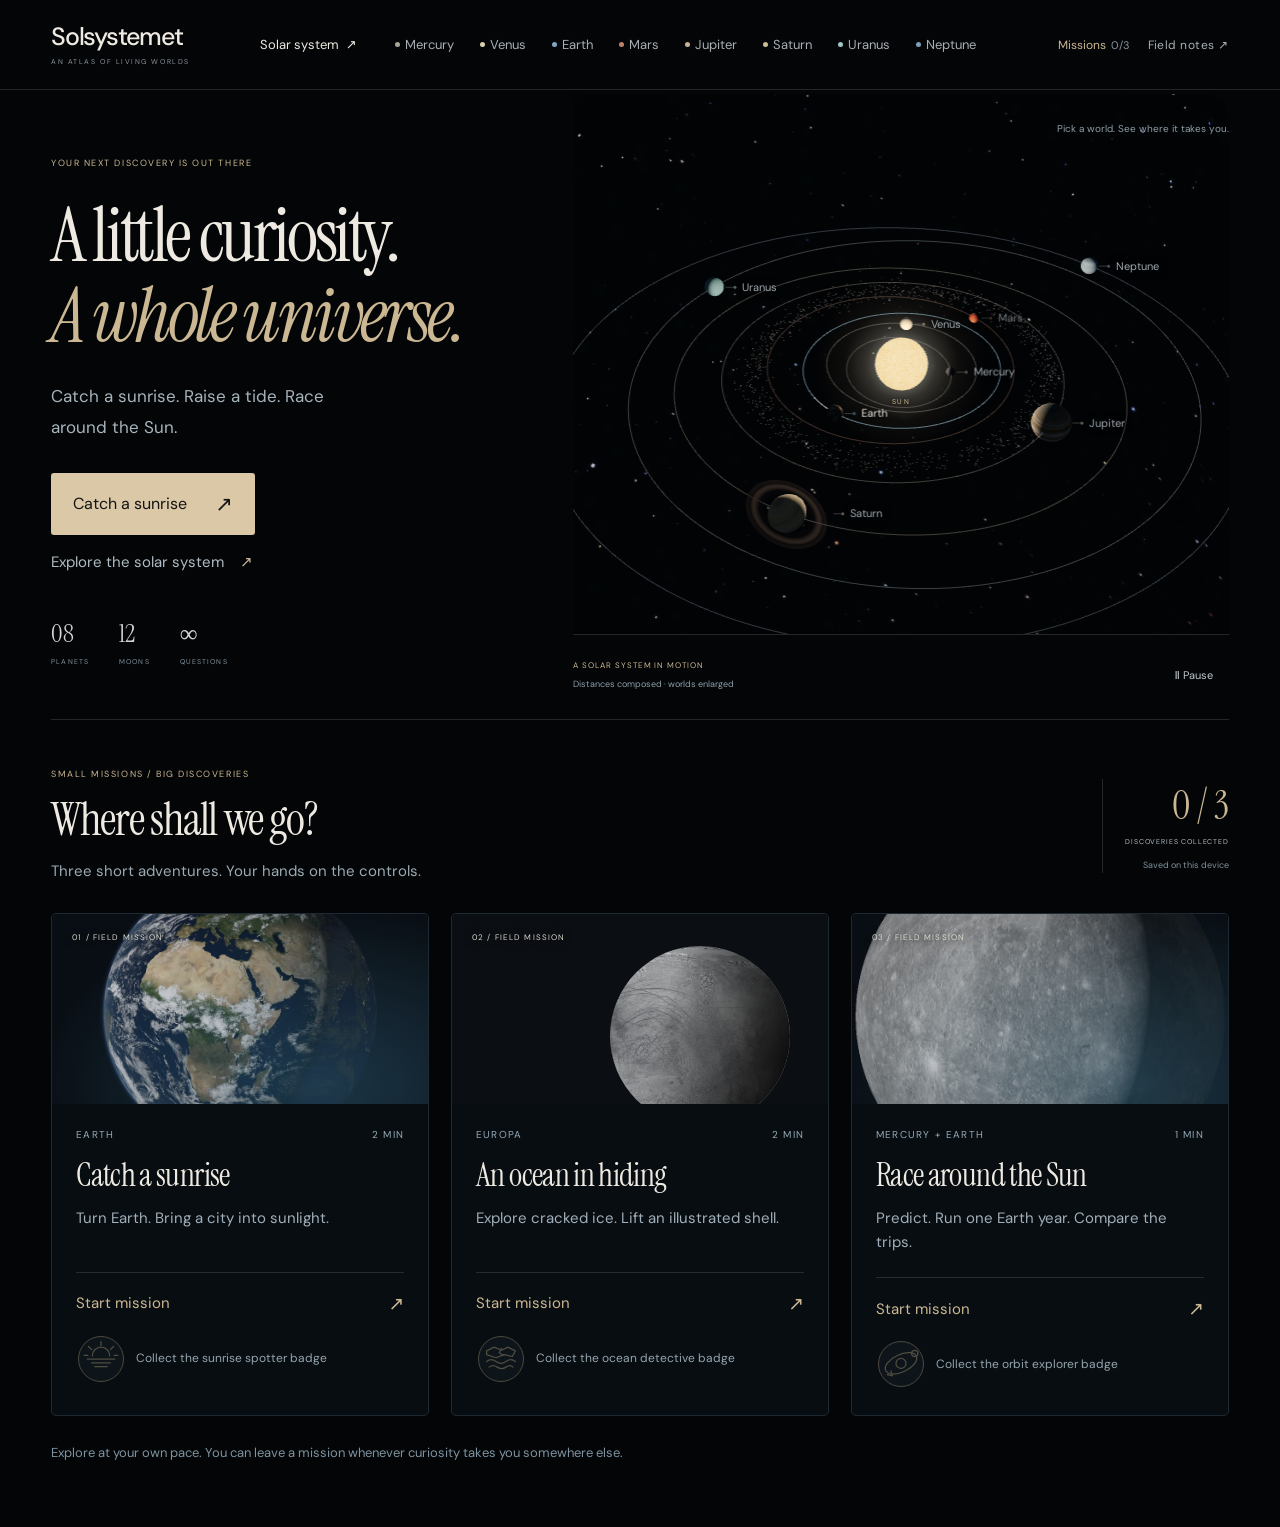
==== commit 10a084f0: "Publish withdrawal of city activity prototypes" ====
--- a/index.html
+++ b/index.html
@@ -6,7 +6,7 @@
 <meta name="apple-mobile-web-app-title" content="Solsystemet">
 <link rel="apple-touch-icon" sizes="180x180" href="assets/icons/solsystemet-180-v1.png">
 <link rel="icon" type="image/png" sizes="32x32" href="assets/icons/solsystemet-32-v1.png">
-<title>Solsystemet — Living worlds</title><link rel="stylesheet" href="style.css?v=2b5e4bf4b624.9df63c26d4">
+<title>Solsystemet — Living worlds</title><link rel="stylesheet" href="style.css?v=67180f53fcdf.9df63c26d4">
 </head>
 <body>
 <div id="atlas" class="atlas" data-world="earth">
@@ -172,5 +172,5 @@
 <div id="routeAnnouncement" class="sr-only" role="status"></div>
 <div id="missionAnnouncement" class="sr-only" role="status"></div>
 <div id="toast" class="toast" role="status"></div>
-</div><script type="module" src="app.js?v=2b5e4bf4b624.9df63c26d4"></script>
+</div><script type="module" src="app.js?v=67180f53fcdf.9df63c26d4"></script>
 </body></html>
--- a/style.css
+++ b/style.css
@@ -639,3 +639,12 @@
 @media(max-width:760px){.small-worlds-nav{justify-content:flex-start}.exhibit-footer{justify-content:flex-start;gap:8px 22px}.exhibit-footer details{text-align:left}}
 .atlas:not([data-view=planet]) .exhibit-model-notes #modelNote{display:none}
 .mission-active>.exhibit-footer,.atlas[data-view=home]>.exhibit-footer{display:none}
+.city-activities{margin:28px 0 8px;border-block:1px solid #cbb79230}
+.city-experiment>summary{list-style:none;display:flex;align-items:center;justify-content:space-between;gap:20px;cursor:pointer;padding:25px 0;min-height:88px}.city-experiment>summary::-webkit-details-marker{display:none}.city-experiment summary small{display:block;font-size:9px;letter-spacing:.15em;color:#cbb792;margin-bottom:9px}.city-experiment summary strong{font:400 clamp(24px,2.7vw,36px) 'Instrument Serif',Georgia,serif}.activity-open-label{font-size:12px;color:#e0c79a;white-space:nowrap}.city-experiment[open]>.summary{border-bottom:1px solid #cbb79222}.city-experiment[open] .activity-open-label{font-size:0}.city-experiment[open] .activity-open-label::after{content:'Close −';font-size:12px}
+.activity-content{padding-bottom:24px}.activity-heading{display:flex;justify-content:space-between;align-items:center;gap:20px;margin:0 0 20px}.activity-heading h2{font:400 32px 'Instrument Serif',Georgia,serif;margin:0 0 10px}.city-experiment[open]>summary strong{display:none}.activity-heading p{color:#acbdc6;font-size:13px;line-height:1.6;margin:0}.activity-tabs{display:flex;gap:4px}.activity-tabs button{min-height:44px;padding:10px 16px;border:1px solid #cbb79233;border-radius:22px;font-size:12px}.activity-tabs button[aria-pressed=true]{border-color:#cbb792;color:#e8d5ae}
+.activity-stage{position:relative;height:clamp(350px,46vw,530px);background:#071015;border:1px solid #ffffff12;overflow:hidden}.activity-stage canvas{display:block;width:100%;height:100%}.activity-model-label{position:absolute;left:18px;bottom:15px;font-size:8px;letter-spacing:.09em;color:#8ca4b0;pointer-events:none}.activity-stage-labels{position:absolute;left:5%;right:5%;top:20px;display:flex;justify-content:space-between;font-size:11px;color:#d0d9db;text-shadow:0 2px 8px #000}.activity-loading{position:absolute;inset:0;display:flex;flex-direction:column;justify-content:center;align-items:center;background:#071015e8;padding:28px;text-align:center;color:#acc2cc;font-size:14px;line-height:1.6}.activity-loading button{min-height:44px;padding:12px 20px;border:1px solid #cbb792;border-radius:24px;color:#e8d5ae}.activity-controls{display:grid;grid-template-columns:auto minmax(160px,1.4fr) minmax(140px,1fr) auto;gap:26px;align-items:center;margin-top:22px}.activity-controls>label{font-size:12px;color:#d8e0df}.activity-controls input{width:100%;margin:16px 0 8px;accent-color:#ddc89e}.activity-range-ends{display:flex;justify-content:space-between;color:#91a3ab;font-size:10px;gap:15px}.activity-play{min-height:44px;border:1px solid #cbb79288;border-radius:25px;padding:12px 18px;font-size:12px}.activity-reset,.activity-release{min-height:44px;padding:12px 10px;color:#d9c69f;font-size:12px}.activity-release{border:1px solid #cbb79288;border-radius:24px}.activity-reading{font-size:14px;color:#c2dce3;line-height:1.5}.activity-discovery{font-size:13px;line-height:1.7;max-width:730px;margin:22px 0 0;color:#91a6b1;min-height:44px}.activity-discovery.is-discovered{color:#e4d7b9}
+@media(max-width:760px){.city-activities{margin-top:20px}.activity-heading{flex-direction:column;align-items:flex-start;gap:12px}.activity-heading h2{font-size:30px}.activity-stage{height:350px}.activity-controls{grid-template-columns:auto 1fr;gap:18px 16px}.activity-controls>label{grid-column:2}.activity-reading{grid-column:1/3;grid-row:2;font-size:13px}.activity-reset{justify-self:start}.activity-range-ends{font-size:9px}.activity-model-label{font-size:7px;left:12px}.activity-stage-labels{font-size:9px;gap:10px}.city-experiment>summary{padding:20px 0}.activity-content{padding-bottom:18px}}
+.activity-source-link{position:absolute;right:18px;bottom:8px;min-height:32px;display:flex;align-items:center;font-size:9px;color:#b1c3c9;text-decoration:none}.activity-discovery:empty{display:none}
+@media(max-width:760px){.activity-source-link{right:10px;font-size:8px}.activity-model-label{max-width:55%;line-height:1.5;bottom:13px}}
+.activity-controls,.activity-controls>label{min-width:0}.activity-controls input{min-width:0;max-width:100%}
+@media(max-width:760px){.activity-controls{grid-template-columns:auto minmax(0,1fr)}}
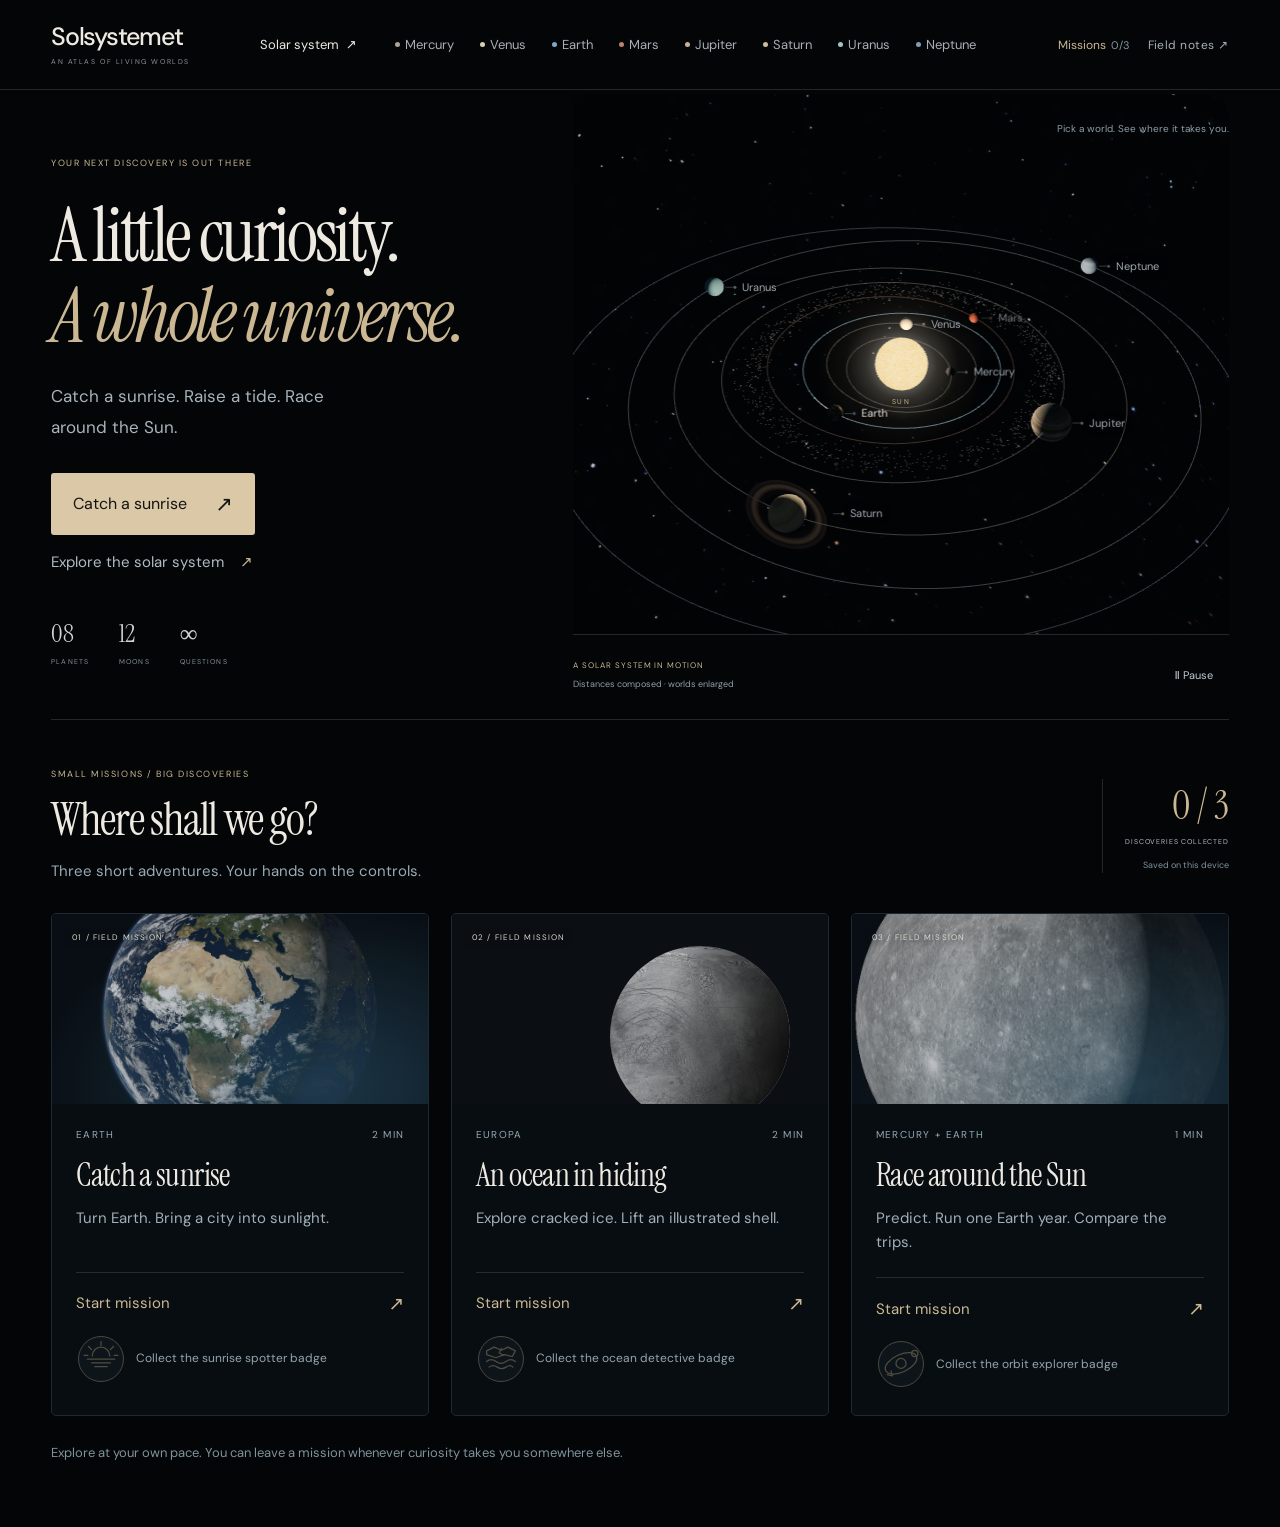
==== commit 702e061f: "Publish planetary Aurora exhibit with Earth and tides navigation" ====
--- a/index.html
+++ b/index.html
@@ -6,7 +6,7 @@
 <meta name="apple-mobile-web-app-title" content="Solsystemet">
 <link rel="apple-touch-icon" sizes="180x180" href="assets/icons/solsystemet-180-v1.png">
 <link rel="icon" type="image/png" sizes="32x32" href="assets/icons/solsystemet-32-v1.png">
-<title>Solsystemet — Living worlds</title><link rel="stylesheet" href="style.css?v=67180f53fcdf.9df63c26d4">
+<title>Solsystemet — Living worlds</title><link rel="stylesheet" href="style.css?v=20261014missions">
 </head>
 <body>
 <div id="atlas" class="atlas" data-world="earth">
@@ -122,7 +122,7 @@
 <section role="main" id="moonSystemView" class="moon-system-view" hidden aria-label="Explore a planet and its moons">
 <nav class="neighbourhood-nav" aria-label="Choose a moon system"><a href="#orrery">← Whole solar system</a><a id="moonParentLink" href="#earth">← View Earth</a><a href="#earth-moons">Earth & the Moon</a><a href="#jupiter-moons">Jupiter’s moons</a><a href="#saturn-moons">Saturn’s moons</a></nav>
 <div class="orrery-heading"><div><span id="moonSystemEyebrow" class="eyebrow">WORLDS AROUND A WORLD</span><h1 id="moonSystemTitle">Jupiter’s moons.</h1></div><p id="moonSystemIntro">Choose a moon. Follow its journey.</p></div>
-<nav id="earthExperiments" class="earth-experiments" aria-label="Earth and Moon experiments" hidden><a href="#earth-moons/moon" data-experiment="orbits">The same face</a><a href="#earth-moons/tides" data-experiment="tides">Ocean tides</a></nav>
+<nav id="earthExperiments" class="earth-experiments" aria-label="Earth and Moon experiments" hidden><a href="#earth-moons/moon" data-experiment="orbits">The same face</a><a href="#earth-moons/tides" data-experiment="tides">Ocean tides</a><a href="aurora/">Aurora ↗</a></nav>
 <nav id="moonPageLinks" class="moon-page-links" aria-label="Visit a moon page"></nav>
 <div id="moonStage" class="moon-stage"><canvas id="moonCanvas" tabindex="0" aria-label="Moon system. Click a world or its name to visit. Drag to orbit. Arrow keys turn the camera; plus and minus zoom."></canvas><svg id="moonFaceGuide" class="moon-face-guide" aria-hidden="true" focusable="false" hidden><g id="moonFacePointer"><circle id="moonFaceRing"/><path id="moonFaceArrow"/></g></svg><div id="moonLabels" class="orbit-labels"></div><div id="tideSunCue" class="tide-sun-cue" hidden aria-hidden="true"><i></i><span>TO THE SUN</span></div><div id="tideModelKey" class="tide-model-key" hidden>Ocean shape exaggerated<span>Pale edge: Earth’s surface</span><span id="tideDistanceKey" hidden>Closer Moon · stronger tides</span></div><div class="orbit-toolbar"><div class="segmented"><button id="moonPerspective" aria-pressed="true">Side view</button><button id="moonTop" aria-pressed="false">From above</button></div><label class="orbit-picker" for="moonFocus"><span>CHOOSE A WORLD</span><select id="moonFocus" aria-label="Highlight a moon orbit"></select></label><button id="tideInspect" type="button" aria-pressed="false" hidden>Inspect water</button><button id="moonReset">Reset ↺</button></div><div class="orbit-key"><span id="moonScaleKey">COMPOSED DISTANCES · MOONS ENLARGED</span><span id="moonGestureKey">CLICK A WORLD TO VISIT · DRAG TO ORBIT</span></div></div>
 <div id="moonLoadNotice" class="moon-load-notice"><p id="moonStatus" role="status"></p><button id="moonRetry" type="button" hidden>Retry images</button></div>
@@ -172,5 +172,5 @@
 <div id="routeAnnouncement" class="sr-only" role="status"></div>
 <div id="missionAnnouncement" class="sr-only" role="status"></div>
 <div id="toast" class="toast" role="status"></div>
-</div><script type="module" src="app.js?v=67180f53fcdf.9df63c26d4"></script>
+</div><script type="module" src="app.js?v=20261014missions"></script>
 </body></html>
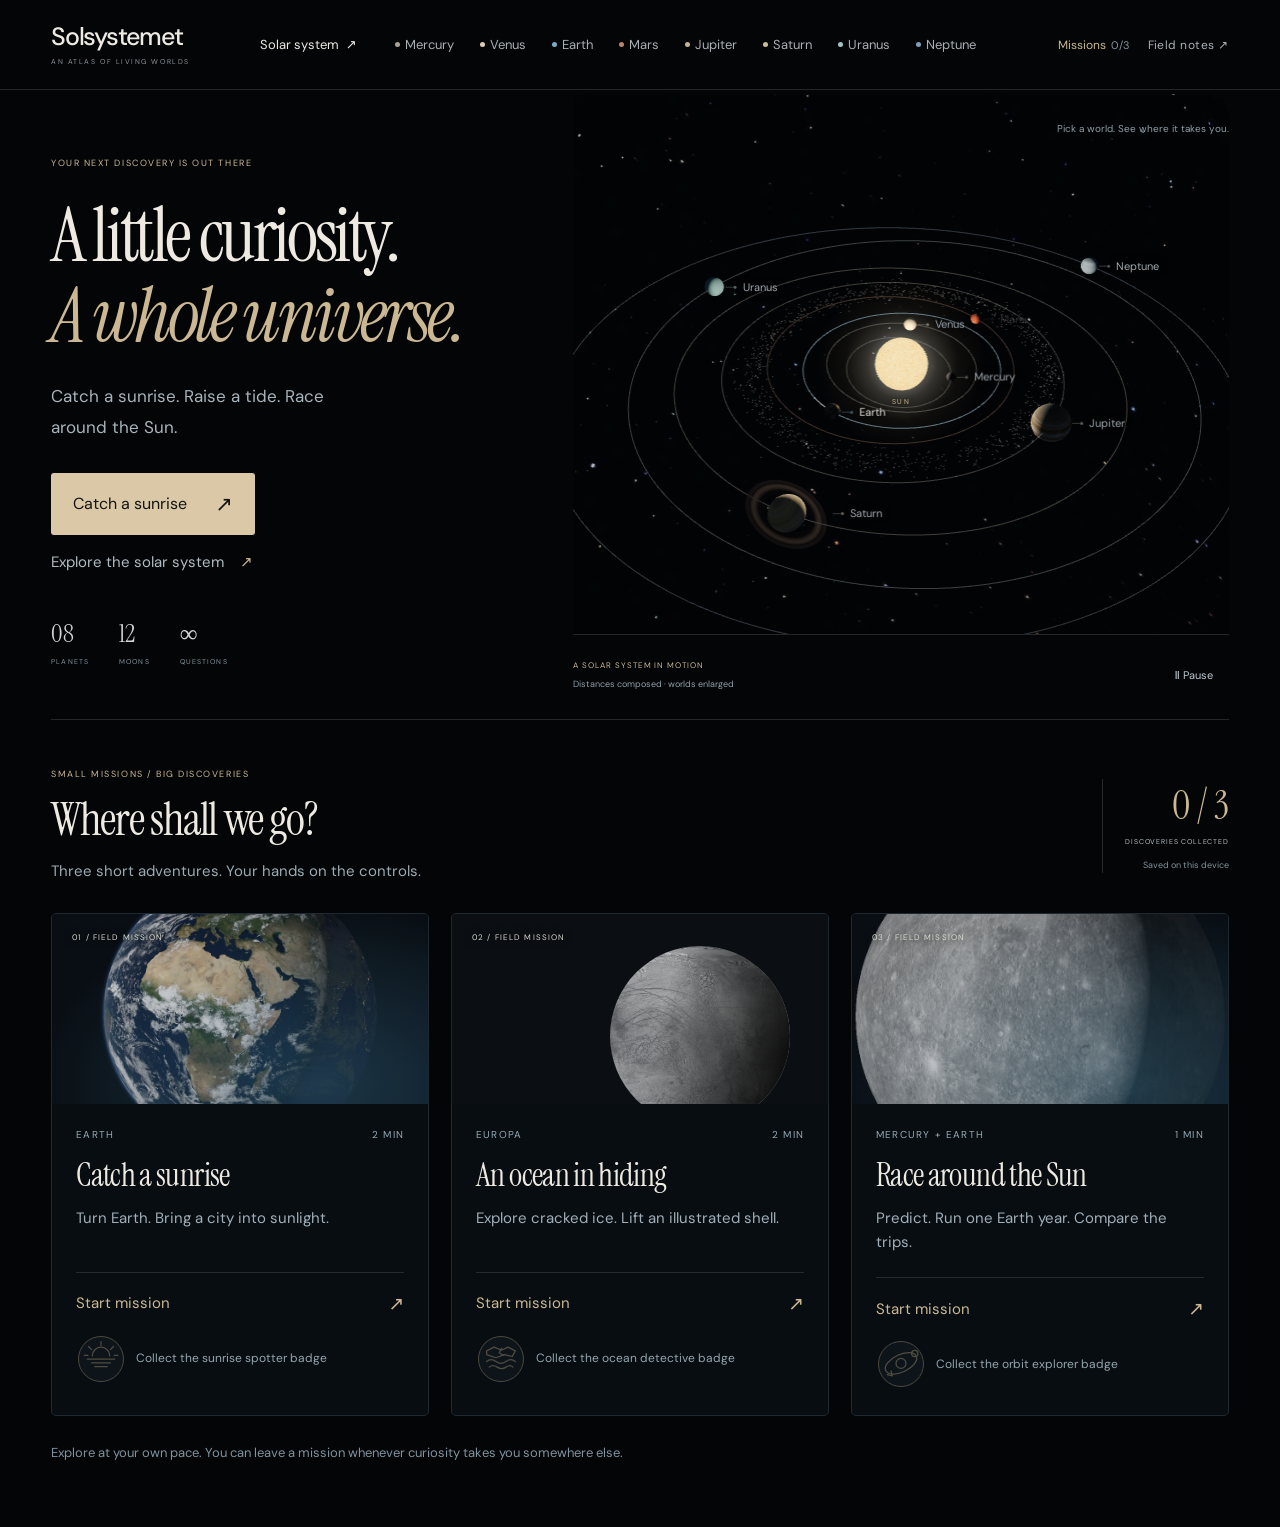
==== commit 08319739: "Publish refined Aurora exhibit" ====
--- a/index.html
+++ b/index.html
@@ -6,7 +6,7 @@
 <meta name="apple-mobile-web-app-title" content="Solsystemet">
 <link rel="apple-touch-icon" sizes="180x180" href="assets/icons/solsystemet-180-v1.png">
 <link rel="icon" type="image/png" sizes="32x32" href="assets/icons/solsystemet-32-v1.png">
-<title>Solsystemet — Living worlds</title><link rel="stylesheet" href="style.css?v=20261014missions">
+<title>Solsystemet — Living worlds</title><link rel="stylesheet" href="style.css?v=4051422c9502.9df63c26d4">
 </head>
 <body>
 <div id="atlas" class="atlas" data-world="earth">
@@ -172,5 +172,5 @@
 <div id="routeAnnouncement" class="sr-only" role="status"></div>
 <div id="missionAnnouncement" class="sr-only" role="status"></div>
 <div id="toast" class="toast" role="status"></div>
-</div><script type="module" src="app.js?v=20261014missions"></script>
+</div><script type="module" src="app.js?v=4051422c9502.9df63c26d4"></script>
 </body></html>
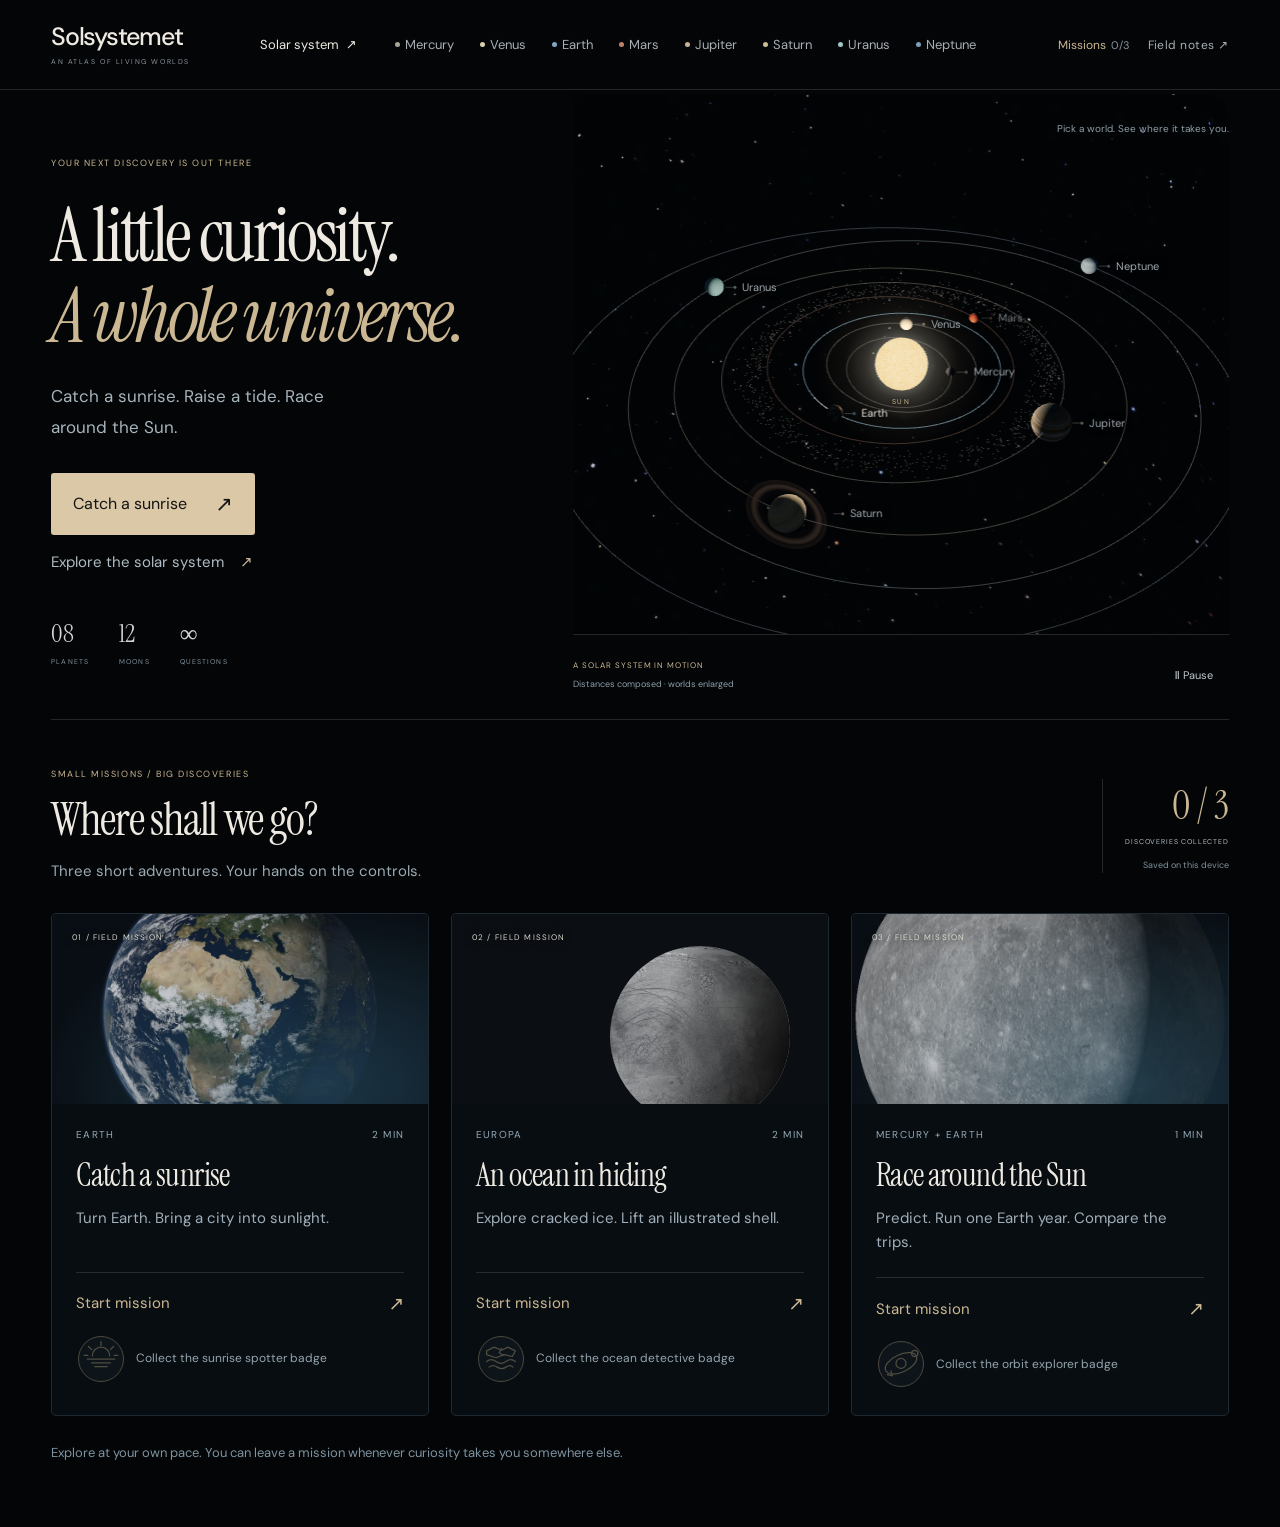
==== commit e108c655: "Publish Aurora Sun and Earth cutaway journey" ====
--- a/index.html
+++ b/index.html
@@ -6,7 +6,7 @@
 <meta name="apple-mobile-web-app-title" content="Solsystemet">
 <link rel="apple-touch-icon" sizes="180x180" href="assets/icons/solsystemet-180-v1.png">
 <link rel="icon" type="image/png" sizes="32x32" href="assets/icons/solsystemet-32-v1.png">
-<title>Solsystemet — Living worlds</title><link rel="stylesheet" href="style.css?v=4051422c9502.9df63c26d4">
+<title>Solsystemet — Living worlds</title><link rel="stylesheet" href="style.css?v=2962f1c767c2.9df63c26d4">
 </head>
 <body>
 <div id="atlas" class="atlas" data-world="earth">
@@ -172,5 +172,5 @@
 <div id="routeAnnouncement" class="sr-only" role="status"></div>
 <div id="missionAnnouncement" class="sr-only" role="status"></div>
 <div id="toast" class="toast" role="status"></div>
-</div><script type="module" src="app.js?v=4051422c9502.9df63c26d4"></script>
+</div><script type="module" src="app.js?v=2962f1c767c2.9df63c26d4"></script>
 </body></html>
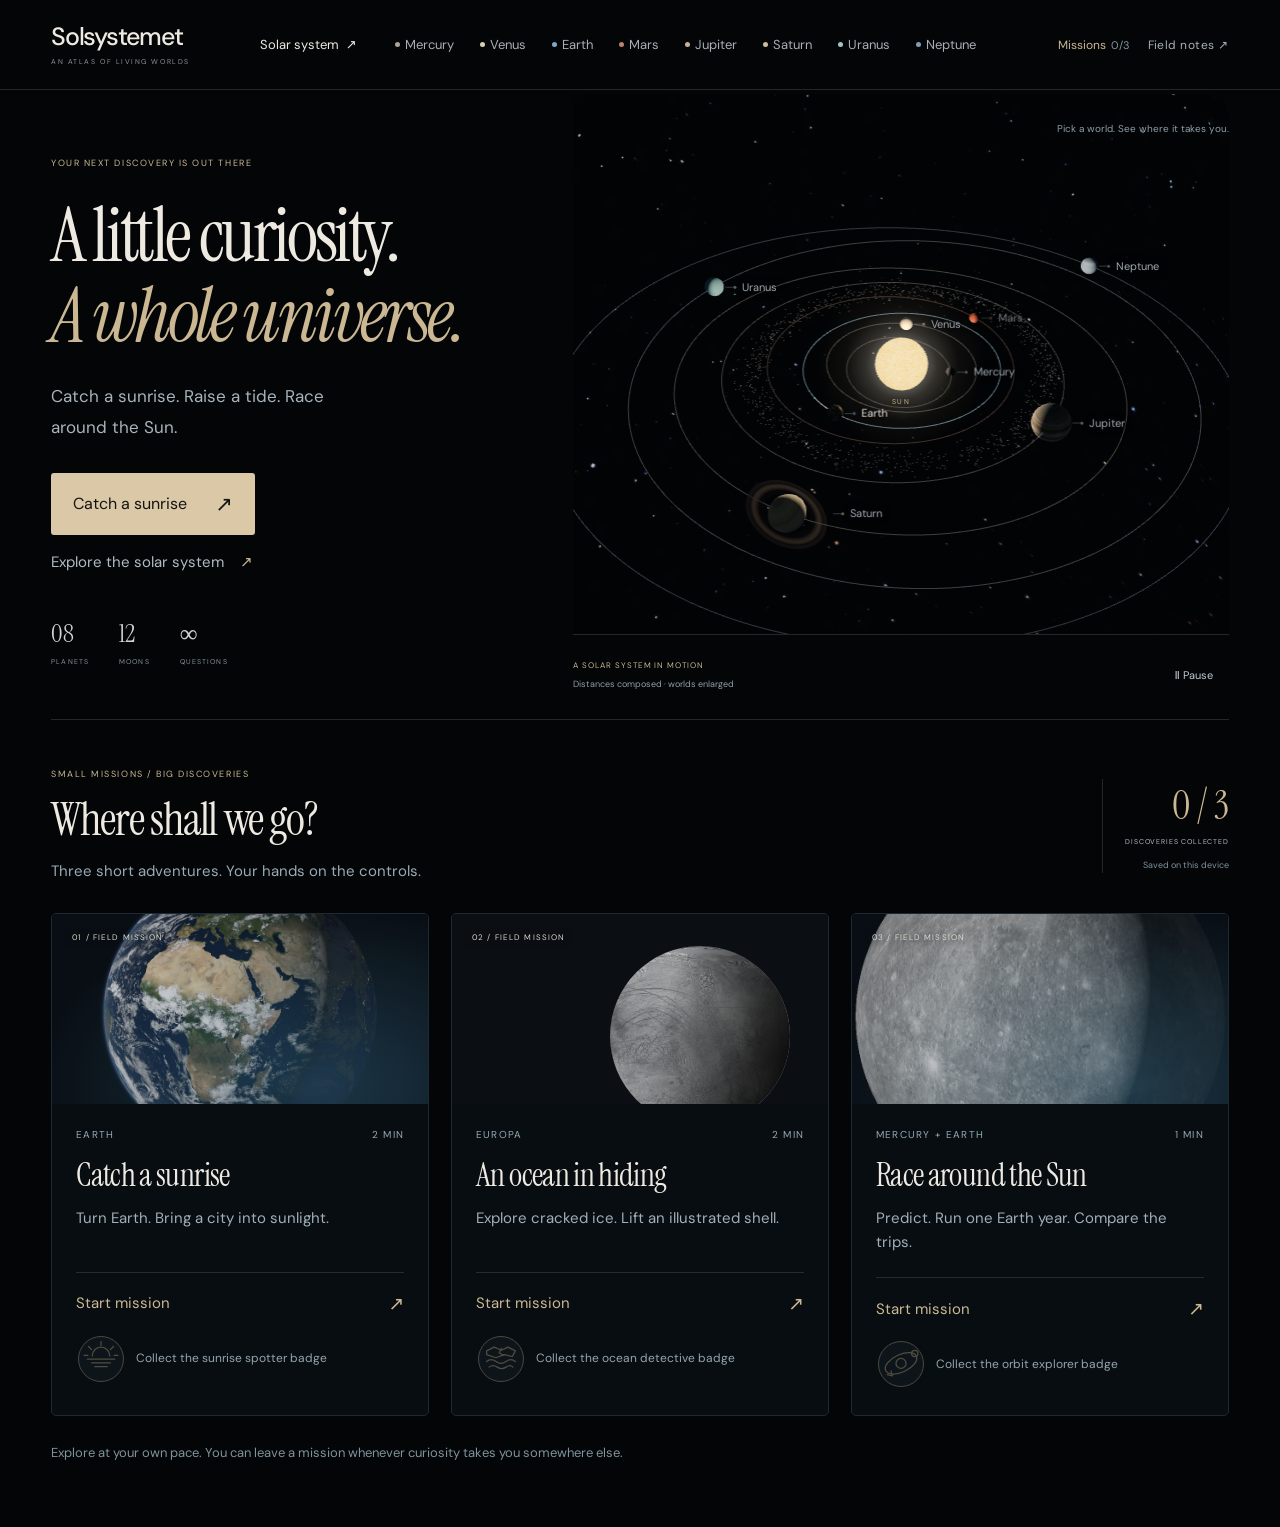
==== commit 11a02d8f: "Publish five Aurora craft and motion refinement passes" ====
--- a/index.html
+++ b/index.html
@@ -6,7 +6,7 @@
 <meta name="apple-mobile-web-app-title" content="Solsystemet">
 <link rel="apple-touch-icon" sizes="180x180" href="assets/icons/solsystemet-180-v1.png">
 <link rel="icon" type="image/png" sizes="32x32" href="assets/icons/solsystemet-32-v1.png">
-<title>Solsystemet — Living worlds</title><link rel="stylesheet" href="style.css?v=2962f1c767c2.9df63c26d4">
+<title>Solsystemet — Living worlds</title><link rel="stylesheet" href="style.css?v=e6732d2c9bdf.9df63c26d4">
 </head>
 <body>
 <div id="atlas" class="atlas" data-world="earth">
@@ -172,5 +172,5 @@
 <div id="routeAnnouncement" class="sr-only" role="status"></div>
 <div id="missionAnnouncement" class="sr-only" role="status"></div>
 <div id="toast" class="toast" role="status"></div>
-</div><script type="module" src="app.js?v=2962f1c767c2.9df63c26d4"></script>
+</div><script type="module" src="app.js?v=e6732d2c9bdf.9df63c26d4"></script>
 </body></html>
